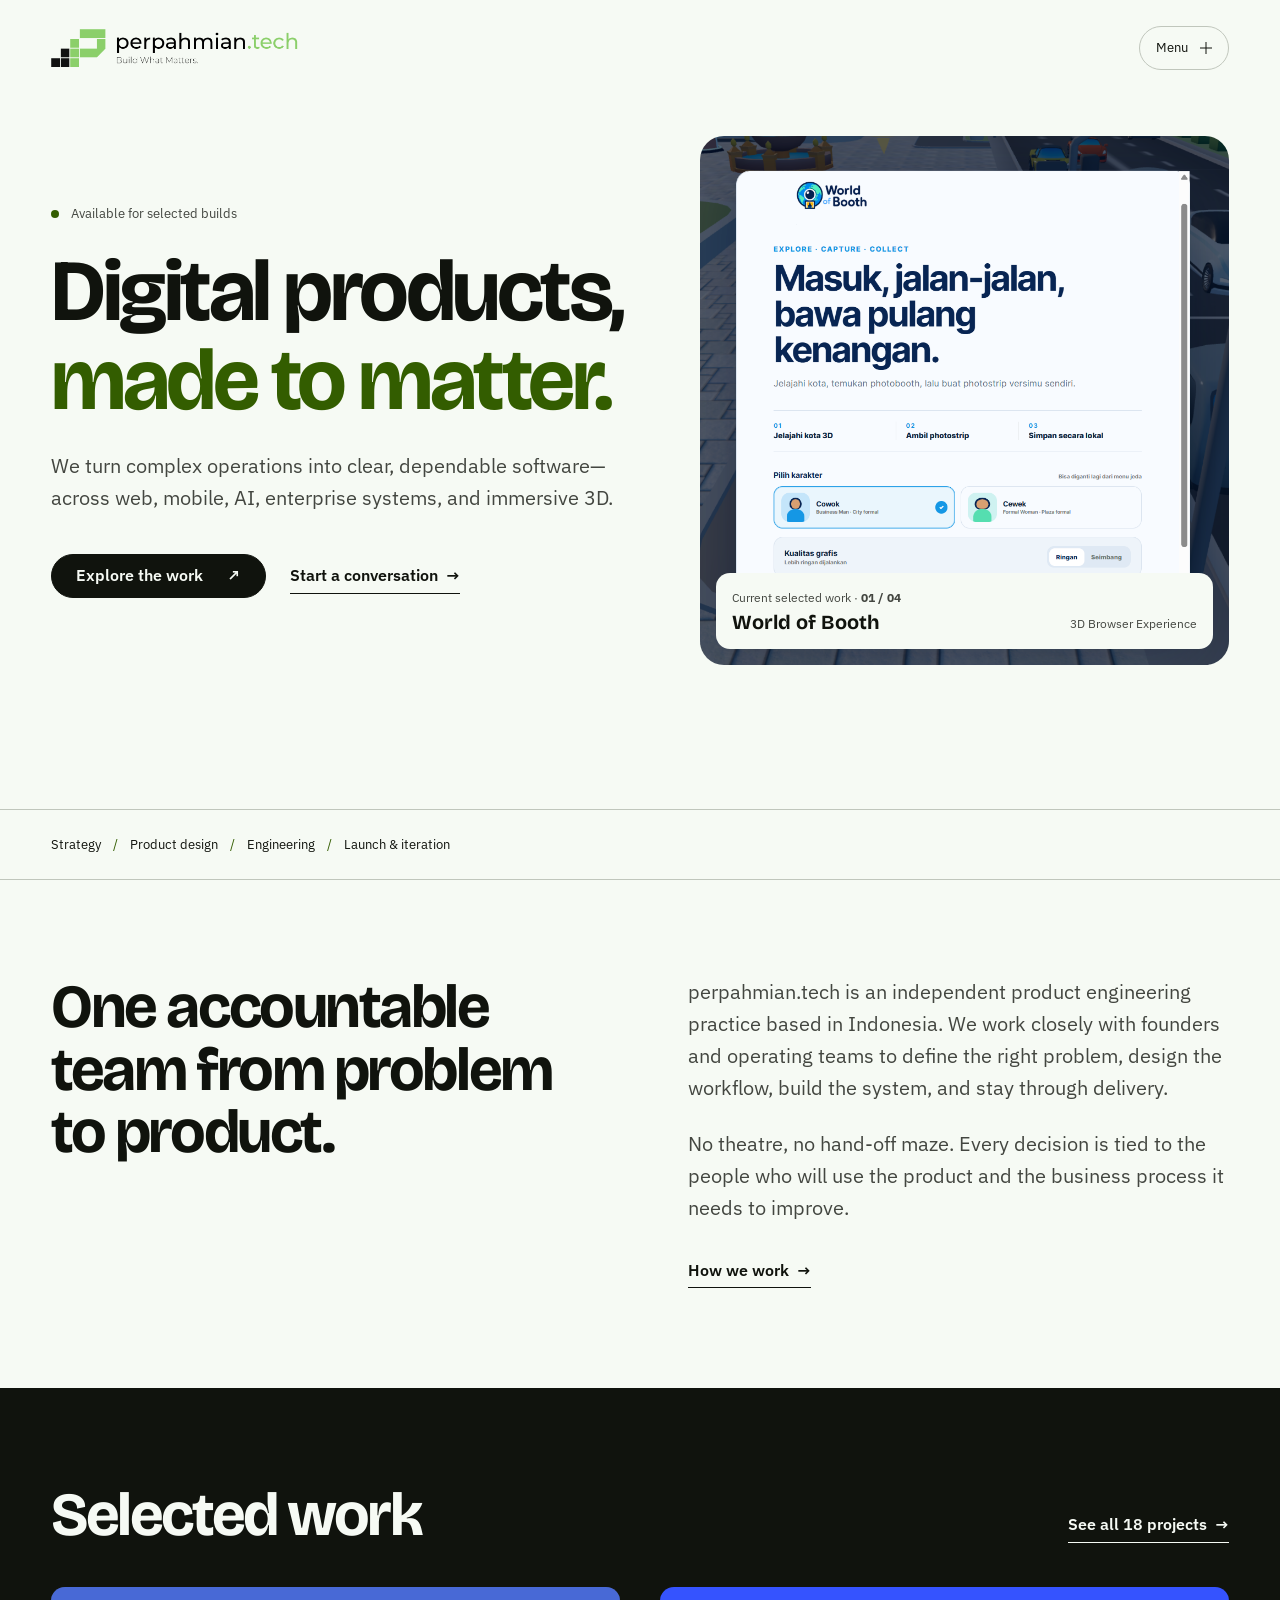
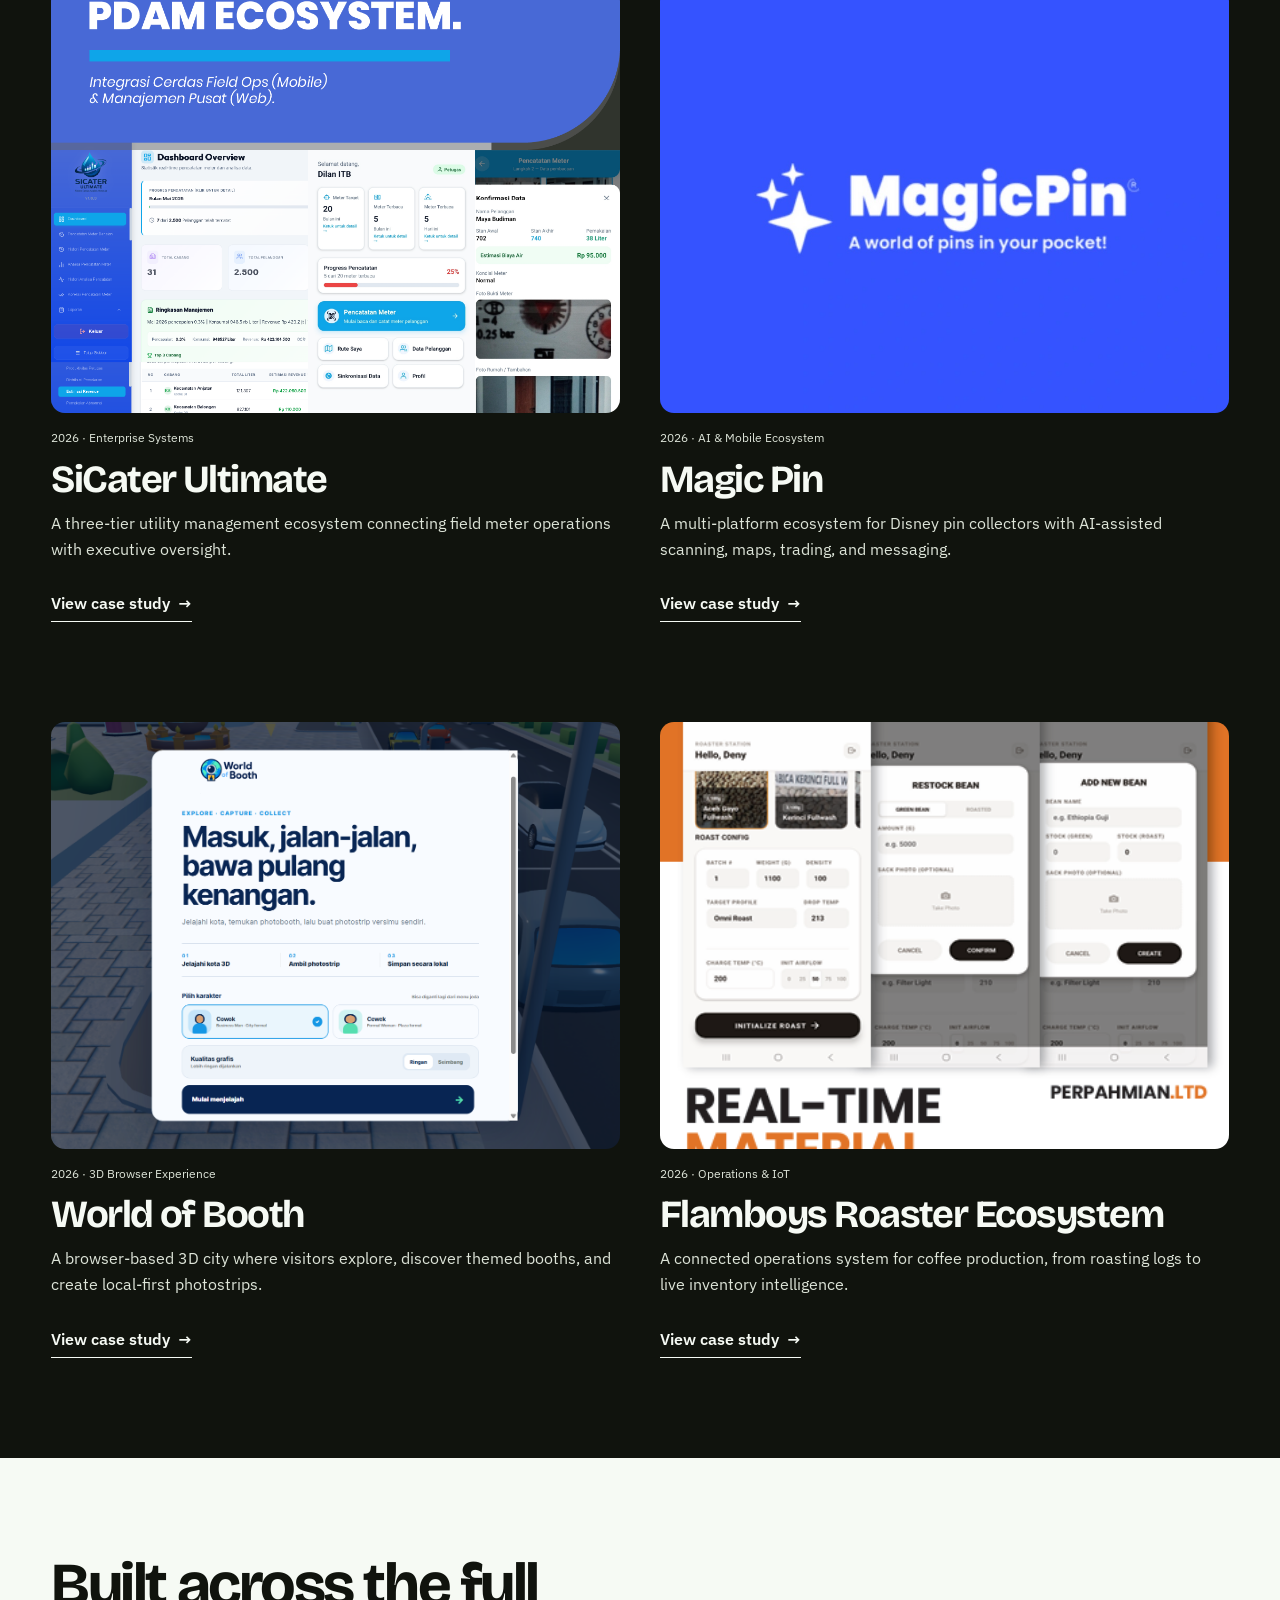
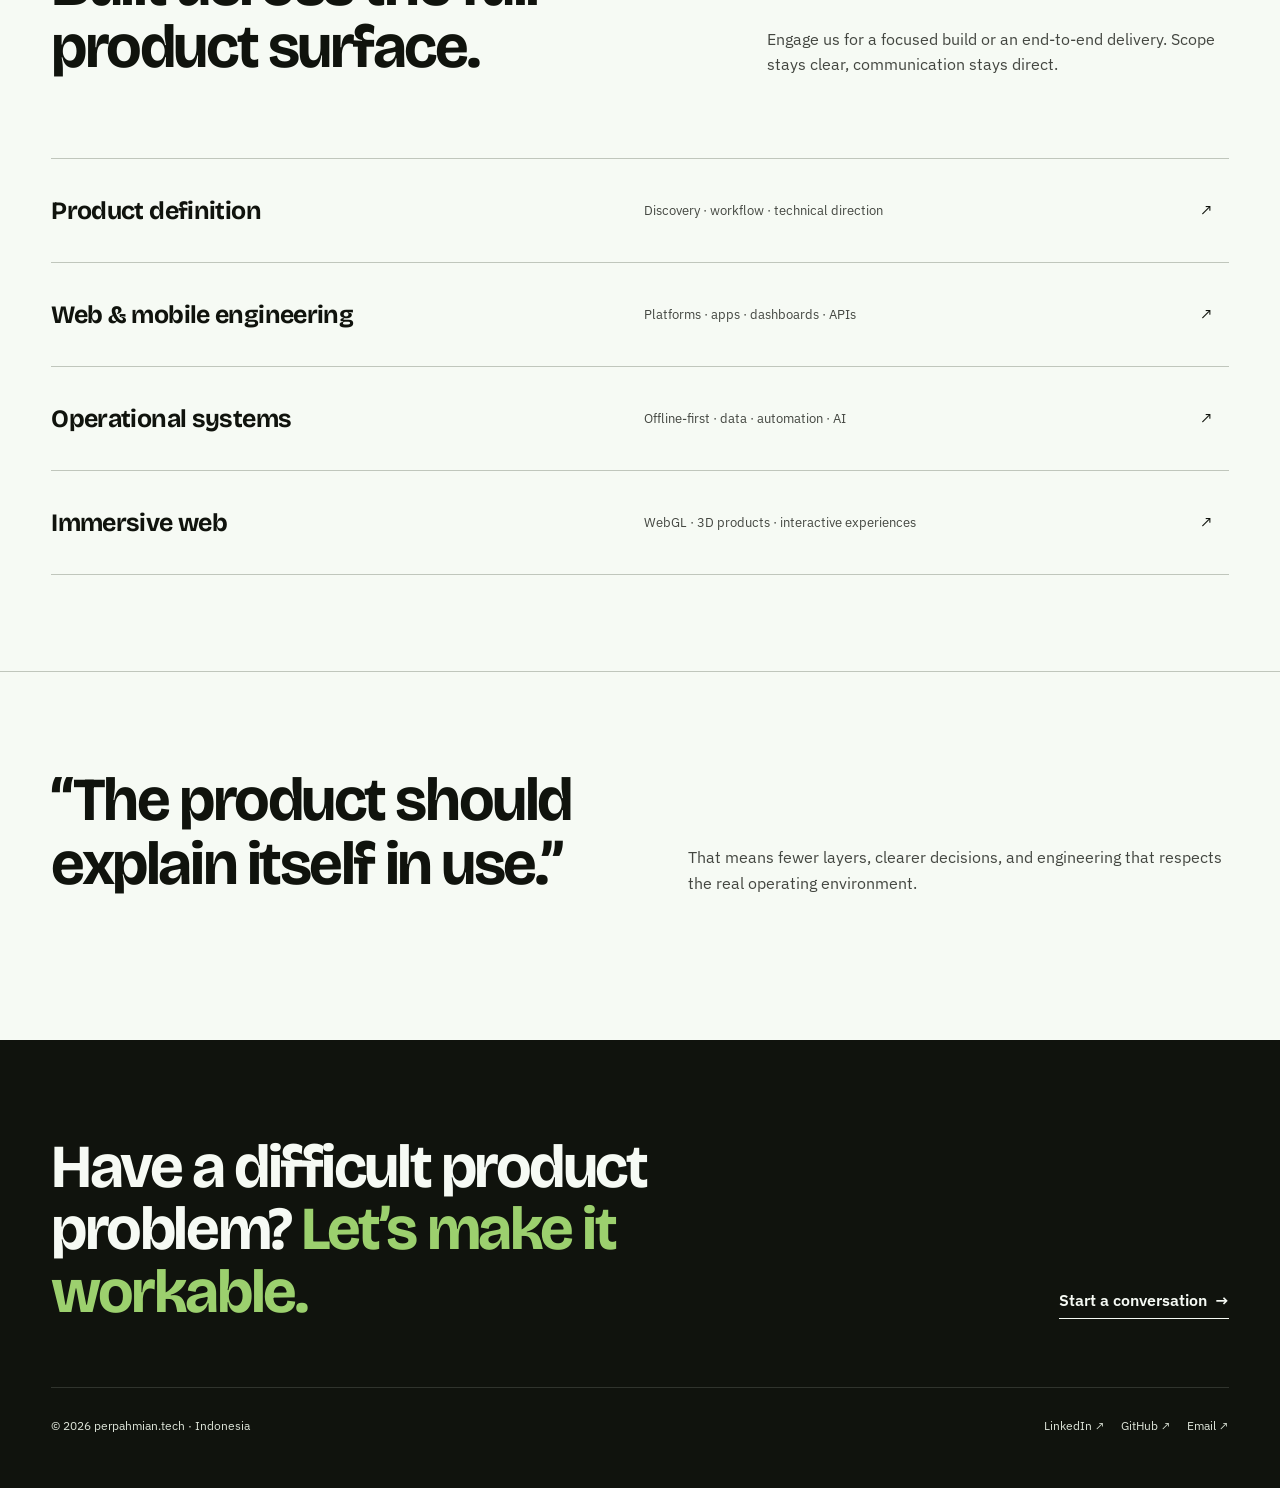
==== index.html @ 0504bddf "first commit" ====
<!doctype html>
<html lang="en">
<head>
  <meta charset="utf-8">
  <meta name="viewport" content="width=device-width, initial-scale=1, viewport-fit=cover">
  <meta name="description" content="perpahmian.tech designs and builds dependable web, mobile, AI, enterprise, and 3D products from Indonesia.">
  <title>perpahmian.tech — Build What Matters.</title>
  <link rel="icon" href="image/profile/Logo Icon.png">
  <link rel="preconnect" href="https://fonts.googleapis.com">
  <link rel="preconnect" href="https://fonts.gstatic.com" crossorigin>
  <link href="https://fonts.googleapis.com/css2?family=Bricolage+Grotesque:opsz,wdth,wght@12..96,75..100,200..800&family=IBM+Plex+Sans:wght@400;600&display=swap" rel="stylesheet">
  <link rel="stylesheet" href="styles.css">
  <script src="projects.js" defer></script>
  <script src="script.js" defer></script>
</head>
<body data-page="home">
  <a class="skip-link" href="#main">Skip to content</a>
  <div data-site-header></div>

  <main id="main">
    <section class="hero hero--split page-shell" aria-labelledby="hero-title">
      <div class="hero__copy reveal" style="--i: 0">
        <p class="availability"><span aria-hidden="true"></span> Available for selected builds</p>
        <h1 id="hero-title">Digital products,<br><span>made to matter.</span></h1>
        <p class="hero__lede">We turn complex operations into clear, dependable software—across web, mobile, AI, enterprise systems, and immersive 3D.</p>
        <div class="hero__actions">
          <a class="button button--ink" href="work.html">Explore the work <span aria-hidden="true">↗</span></a>
          <a class="text-link" href="contact.html">Start a conversation <span aria-hidden="true">→</span></a>
        </div>
      </div>

      <a class="hero-proof reveal" style="--i: 1" href="project.html?id=worldofbooth" aria-label="View World of Booth case study" data-hero-showcase>
        <figure>
          <img src="image/worldOfBooth/MainMenu.png" width="1600" height="1200" fetchpriority="high" alt="World of Booth immersive 3D experience" data-hero-image>
          <figcaption>
            <span>Current selected work · <b data-hero-count>01 / 04</b></span>
            <strong data-hero-title>World of Booth</strong>
            <small data-hero-meta>Browser-based 3D experience</small>
          </figcaption>
        </figure>
      </a>
    </section>

    <section class="capability-line page-shell" aria-label="Capabilities">
      <p>Strategy</p><span aria-hidden="true">/</span>
      <p>Product design</p><span aria-hidden="true">/</span>
      <p>Engineering</p><span aria-hidden="true">/</span>
      <p>Launch & iteration</p>
    </section>

    <section class="intro-split page-shell section-pad" aria-labelledby="intro-title">
      <div>
        <h2 id="intro-title">One accountable team from problem to product.</h2>
      </div>
      <div class="intro-split__body">
        <p>perpahmian.tech is an independent product engineering practice based in Indonesia. We work closely with founders and operating teams to define the right problem, design the workflow, build the system, and stay through delivery.</p>
        <p>No theatre, no hand-off maze. Every decision is tied to the people who will use the product and the business process it needs to improve.</p>
        <a class="text-link" href="about.html">How we work <span aria-hidden="true">→</span></a>
      </div>
    </section>

    <section class="selected-work section-pad" aria-labelledby="selected-title">
      <div class="section-heading page-shell">
        <h2 id="selected-title">Selected work</h2>
        <a class="text-link" href="work.html">See all 18 projects <span aria-hidden="true">→</span></a>
      </div>
      <div class="featured-grid page-shell" data-featured-projects></div>
    </section>

    <section class="services-slice section-pad page-shell" aria-labelledby="services-title">
      <div class="section-heading section-heading--wide">
        <h2 id="services-title">Built across the full product surface.</h2>
        <p>Engage us for a focused build or an end-to-end delivery. Scope stays clear, communication stays direct.</p>
      </div>
      <div class="service-rows">
        <div class="service-row"><span>Product definition</span><small>Discovery · workflow · technical direction</small><a href="services.html#product" aria-label="View product definition service">↗</a></div>
        <div class="service-row"><span>Web & mobile engineering</span><small>Platforms · apps · dashboards · APIs</small><a href="services.html#engineering" aria-label="View web and mobile engineering service">↗</a></div>
        <div class="service-row"><span>Operational systems</span><small>Offline-first · data · automation · AI</small><a href="services.html#systems" aria-label="View operational systems service">↗</a></div>
        <div class="service-row"><span>Immersive web</span><small>WebGL · 3D products · interactive experiences</small><a href="services.html#immersive" aria-label="View immersive web service">↗</a></div>
      </div>
    </section>

    <section class="working-principle page-shell" aria-label="Working principle">
      <blockquote>“The product should explain itself in use.”</blockquote>
      <p>That means fewer layers, clearer decisions, and engineering that respects the real operating environment.</p>
    </section>
  </main>

  <div data-site-footer></div>
</body>
</html>
---- styles.css ----
/* Hallmark · pre-emit critique: P5 H5 E4 S5 R5 V5
 * Hallmark · genre: modern-minimal · macrostructure: Split Studio (Work: Portfolio Grid) · H2 Split Diptych
 * theme: custom · vibe: "technical restraint, accountable, quietly exact" · paper: oklch(98% 0.008 132) · accent: oklch(80% 0.14 132)
 * display: Bricolage Grotesque · body: IBM Plex Sans · axes: light / geometric-sans / chromatic-green ~132°
 * enrichment: real project screenshots · nav: N9 Edge-aligned + menu · footer: Ft5 Statement
 * motion: hero-settle · deliberate-hover · studied: no · context: inferred · v1.1.0
 * contrast: pass (40–41) · slop: pass (42–49) · mobile: pass (34, 49–57) · icons: pass (30)
 */
@import url("tokens.css");

*,
*::before,
*::after {
  box-sizing: border-box;
}

html {
  overflow-x: clip;
  scroll-behavior: smooth;
  background: var(--color-paper);
}

body {
  min-width: 20rem;
  margin: 0;
  overflow-x: clip;
  background: var(--color-paper);
  color: var(--color-ink);
  font-family: var(--font-body);
  font-size: var(--text-base);
  font-weight: 400;
  line-height: 1.6;
  text-rendering: optimizeLegibility;
  -webkit-font-smoothing: antialiased;
}

img,
svg {
  display: block;
  max-width: 100%;
}

img {
  height: auto;
}

a {
  color: inherit;
  text-decoration: none;
}

button,
input,
textarea,
select {
  color: inherit;
  font: inherit;
}

button {
  border: 0;
}

h1,
h2,
h3,
p,
figure,
blockquote,
dl,
dd {
  margin: 0;
}

h1,
h2,
h3 {
  min-width: 0;
  overflow-wrap: anywhere;
  font-family: var(--font-display);
  font-style: normal;
  font-weight: 700;
  letter-spacing: -0.04em;
  line-height: 1.02;
}

p {
  max-width: var(--reading-max);
}

ul,
ol {
  margin: 0;
  padding: 0;
}

::selection {
  background: var(--color-accent);
  color: var(--color-accent-ink);
}

:focus-visible {
  outline: var(--rule-strong) solid var(--color-focus);
  outline-offset: var(--space-2xs);
}

.sr-only {
  position: absolute;
  width: var(--rule-hair);
  height: var(--rule-hair);
  padding: 0;
  margin: calc(var(--rule-hair) * -1);
  overflow: hidden;
  clip: rect(0, 0, 0, 0);
  white-space: nowrap;
  border: 0;
}

.skip-link {
  position: fixed;
  inset-block-start: var(--space-md);
  inset-inline-start: var(--space-md);
  z-index: var(--z-tooltip);
  padding: var(--space-sm) var(--space-md);
  border-radius: var(--radius-xs);
  background: var(--color-ink);
  color: var(--color-paper);
  transform: translateY(calc(-100% - var(--space-xl)));
  white-space: nowrap;
}

.skip-link:focus {
  transform: translateY(0);
}

.page-shell {
  width: min(100%, var(--content-max));
  margin-inline: auto;
  padding-inline: var(--page-gutter);
}

.section-pad {
  padding-block: var(--space-3xl);
}

.site-header {
  position: relative;
  z-index: var(--z-sticky);
  width: 100%;
}

.site-header__inner {
  display: flex;
  align-items: center;
  justify-content: space-between;
  min-height: 5rem;
  padding: var(--space-md) var(--page-gutter);
}

.site-logo {
  display: flex;
  align-items: center;
  min-height: 2.75rem;
  white-space: nowrap;
}

.site-logo img {
  width: clamp(11.5rem, 24vw, 15.5rem);
  height: auto;
}

.menu-toggle {
  display: inline-flex;
  align-items: center;
  justify-content: center;
  gap: var(--space-sm);
  min-width: 5.25rem;
  min-height: 2.75rem;
  padding-inline: var(--space-md);
  border: var(--rule-hair) solid var(--color-rule);
  border-radius: var(--radius-pill);
  background: var(--color-paper);
  cursor: pointer;
  font-family: var(--font-mono);
  font-size: var(--text-sm);
  white-space: nowrap;
  transition: background-color var(--dur-short) var(--ease-out), color var(--dur-short) var(--ease-out), transform var(--dur-micro) var(--ease-out);
}

.menu-toggle__mark {
  position: relative;
  width: var(--space-sm);
  height: var(--space-sm);
}

.menu-toggle__mark::before,
.menu-toggle__mark::after {
  content: "";
  position: absolute;
  inset-inline-start: 50%;
  inset-block-start: 50%;
  width: var(--space-sm);
  height: var(--rule-hair);
  background: currentColor;
  transform: translate(-50%, -50%);
}

.menu-toggle__mark::after {
  transform: translate(-50%, -50%) rotate(90deg);
}

.menu-toggle[aria-expanded="true"] .menu-toggle__mark::after {
  transform: translate(-50%, -50%) rotate(0);
}

.menu-toggle:active,
.button:active,
.filter:active {
  transform: translateY(var(--rule-hair));
}

.menu-toggle:disabled,
.button:disabled,
.filter:disabled,
[aria-disabled="true"] {
  cursor: not-allowed;
  opacity: 0.55;
}

.site-menu {
  position: fixed;
  inset: 0;
  z-index: var(--z-dropdown);
  display: grid;
  grid-template-rows: auto minmax(0, 1fr) auto;
  padding: var(--space-md) var(--page-gutter) max(var(--space-lg), env(safe-area-inset-bottom));
  background: var(--color-ink);
  color: var(--color-paper);
  opacity: 0;
  pointer-events: none;
  transform: translateY(calc(var(--space-sm) * -1));
  transition: opacity var(--dur-short) var(--ease-in), transform var(--dur-short) var(--ease-in);
}

.site-menu.is-open {
  opacity: 1;
  pointer-events: auto;
  transform: none;
  transition-timing-function: var(--ease-out);
}

.site-menu__top,
.site-menu__bottom {
  display: flex;
  align-items: center;
  justify-content: space-between;
  gap: var(--space-lg);
}

.site-menu__brand {
  font-family: var(--font-mono);
  font-size: var(--text-sm);
}

.site-menu__close {
  min-width: 2.75rem;
  min-height: 2.75rem;
  border: var(--rule-hair) solid var(--color-ink-2);
  border-radius: var(--radius-pill);
  background: var(--color-ink);
  color: var(--color-paper);
  cursor: pointer;
  white-space: nowrap;
}

.site-menu__nav {
  display: flex;
  flex-direction: column;
  justify-content: center;
  align-items: flex-start;
  padding-block: var(--space-xl);
}

.site-menu__nav a {
  display: inline-flex;
  align-items: baseline;
  gap: var(--space-md);
  min-height: 3.5rem;
  padding-block: var(--space-xs);
  font-family: var(--font-display);
  font-size: clamp(2.15rem, 7vw, 5.25rem);
  font-weight: 700;
  letter-spacing: -0.045em;
  line-height: 1;
  white-space: nowrap;
}

.site-menu__nav a span {
  color: var(--color-accent);
  font-family: var(--font-mono);
  font-size: var(--text-xs);
  font-weight: 400;
  letter-spacing: 0;
}

.site-menu__nav a[aria-current="page"]::after {
  content: "";
  width: var(--space-sm);
  height: var(--space-sm);
  border-radius: var(--radius-pill);
  background: var(--color-accent);
}

.site-menu__bottom {
  padding-block-start: var(--space-md);
  border-block-start: var(--rule-hair) solid var(--color-ink-2);
  color: var(--color-paper-3);
  font-size: var(--text-sm);
}

.site-menu__bottom a {
  white-space: nowrap;
}

.hero {
  display: grid;
  grid-template-columns: minmax(0, 1fr);
  gap: var(--space-xl);
  align-items: start;
  min-height: clamp(38rem, 74dvh, 52rem);
  padding-block-start: var(--space-lg);
  padding-block-end: var(--space-3xl);
}

.hero__copy {
  display: flex;
  flex-direction: column;
  align-items: flex-start;
  justify-content: flex-start;
  min-width: 0;
}

.availability {
  display: inline-flex;
  align-items: center;
  gap: var(--space-sm);
  margin-block-end: var(--space-lg);
  color: var(--color-muted);
  font-family: var(--font-mono);
  font-size: var(--text-sm);
}

.availability span {
  width: var(--space-xs);
  height: var(--space-xs);
  border-radius: var(--radius-pill);
  background: var(--color-accent-dark);
}

.hero h1 {
  max-width: 12ch;
  font-size: var(--text-display);
}

.hero h1 span {
  color: var(--color-accent-dark);
}

.hero__lede {
  max-width: 60ch;
  margin-block-start: var(--space-lg);
  color: var(--color-muted);
  font-size: clamp(var(--text-base), 1.6vw, var(--text-md));
}

.hero__actions {
  display: flex;
  flex-wrap: wrap;
  align-items: center;
  gap: var(--space-lg);
  margin-block-start: var(--space-xl);
}

.button {
  display: inline-flex;
  align-items: center;
  justify-content: space-between;
  gap: var(--space-lg);
  min-height: 2.75rem;
  padding-inline: var(--space-lg);
  border: var(--rule-hair) solid var(--color-ink);
  border-radius: var(--radius-pill);
  cursor: pointer;
  font-weight: 600;
  white-space: nowrap;
  transition: background-color var(--dur-short) var(--ease-out), color var(--dur-short) var(--ease-out), transform var(--dur-micro) var(--ease-out);
}

.button--ink {
  background: var(--color-ink);
  color: var(--color-paper);
}

.button[data-state="loading"] {
  cursor: wait;
  opacity: 0.72;
}

.button[data-state="error"] {
  border-color: var(--color-error);
  background: var(--color-error);
  color: var(--color-paper);
}

.button[data-state="success"] {
  border-color: var(--color-success);
  background: var(--color-success);
  color: var(--color-paper);
}

.text-link {
  position: relative;
  display: inline-flex;
  align-items: center;
  gap: var(--space-xs);
  min-height: 2.75rem;
  padding-block: var(--space-xs);
  font-weight: 600;
  white-space: nowrap;
}

.text-link::after {
  content: "";
  position: absolute;
  inset-inline: 0;
  inset-block-end: var(--space-2xs);
  height: var(--rule-hair);
  background: var(--color-ink);
  transform-origin: left;
  transition: transform var(--dur-short) var(--ease-out);
}

.hero-proof {
  display: block;
  align-self: center;
  min-width: 0;
  width: 100%;
}

.hero-proof figure {
  position: relative;
  width: 100%;
  aspect-ratio: 1;
  overflow: hidden;
  border-radius: var(--radius-lg);
  background: var(--color-paper-2);
}

.hero-proof img {
  position: absolute;
  inset: 0;
  width: 100%;
  height: 100%;
  object-fit: cover;
  object-position: center;
  transition: transform var(--dur-long) var(--ease-out);
}

.hero-proof figcaption {
  position: absolute;
  inset-inline: var(--space-md);
  inset-block-end: var(--space-md);
  display: grid;
  grid-template-columns: minmax(0, 1fr);
  gap: var(--space-2xs);
  padding: var(--space-md);
  border-radius: var(--radius-md);
  background: var(--color-paper);
  color: var(--color-ink);
}

.hero-proof figcaption span,
.hero-proof figcaption small {
  color: var(--color-muted);
  font-family: var(--font-mono);
  font-size: var(--text-xs);
}

.hero-proof figcaption strong {
  font-family: var(--font-display);
  font-size: var(--text-md);
  line-height: 1.1;
}

.reveal {
  opacity: 0;
  transform: translateY(var(--space-xs));
  animation: hero-settle var(--dur-long) var(--ease-out) forwards;
  animation-delay: calc(var(--i, 0) * 80ms);
}

@keyframes hero-settle {
  to { opacity: 1; transform: none; }
}

.capability-line {
  display: flex;
  flex-wrap: wrap;
  align-items: center;
  gap: var(--space-sm);
  padding-block: var(--space-lg);
  border-block: var(--rule-hair) solid var(--color-rule);
  font-family: var(--font-mono);
  font-size: var(--text-sm);
}

.capability-line p {
  white-space: nowrap;
}

.capability-line span {
  color: var(--color-accent-dark);
}

.intro-split {
  display: grid;
  grid-template-columns: minmax(0, 1fr);
  gap: var(--space-xl);
}

.intro-split h2,
.section-heading h2,
.services-slice h2,
.process h2,
.principles h2 {
  max-width: 14ch;
  font-size: clamp(var(--text-2xl), 5vw, var(--text-4xl));
}

.intro-split__body {
  display: grid;
  gap: var(--space-lg);
  align-content: start;
  color: var(--color-muted);
  font-size: var(--text-md);
}

.intro-split__body .text-link {
  justify-self: start;
  color: var(--color-ink);
  font-size: var(--text-base);
}

.selected-work {
  background: var(--color-ink);
  color: var(--color-paper);
}

.section-heading {
  display: grid;
  grid-template-columns: minmax(0, 1fr);
  gap: var(--space-lg);
  align-items: end;
  margin-block-end: var(--space-xl);
}

.section-heading .text-link {
  justify-self: start;
}

.selected-work .text-link::after,
.site-footer .text-link::after {
  background: var(--color-paper);
}

.featured-grid {
  display: grid;
  grid-template-columns: minmax(0, 1fr);
  gap: var(--space-3xl) var(--space-xl);
}

.feature-project {
  display: grid;
  grid-template-rows: auto minmax(0, 1fr);
  grid-template-columns: minmax(0, 1fr);
  gap: var(--space-md);
  align-items: start;
}

.feature-project__media {
  min-width: 0;
  overflow: hidden;
  border-radius: var(--radius-md);
  background: var(--color-ink-2);
}

.feature-project__media img {
  width: 100%;
  aspect-ratio: 4 / 3;
  object-fit: cover;
  transition: transform var(--dur-long) var(--ease-out);
}

.feature-project__body {
  display: grid;
  grid-template-rows: auto auto minmax(0, 1fr) auto;
  align-items: start;
  gap: var(--space-sm);
}

.feature-project__meta,
.project-card__meta,
.project-meta,
.project-gallery figcaption {
  color: var(--color-neutral);
  font-family: var(--font-mono);
  font-size: var(--text-xs);
}

.feature-project__body h3 {
  font-size: clamp(var(--text-xl), 3vw, var(--text-2xl));
}

.feature-project__body p {
  color: var(--color-paper-3);
}

.feature-project__body .text-link {
  justify-self: start;
  margin-block-start: var(--space-xs);
}

.services-slice {
  display: grid;
  gap: var(--space-xl);
}

.section-heading--wide p {
  color: var(--color-muted);
}

.service-rows {
  border-block-start: var(--rule-hair) solid var(--color-rule);
}

.service-row {
  display: grid;
  grid-template-columns: minmax(0, 1fr) auto;
  gap: var(--space-sm) var(--space-lg);
  align-items: center;
  min-height: 6.5rem;
  padding-block: var(--space-lg);
  border-block-end: var(--rule-hair) solid var(--color-rule);
}

.service-row span {
  font-family: var(--font-display);
  font-size: var(--text-lg);
  font-weight: 700;
  letter-spacing: -0.025em;
}

.service-row small {
  grid-column: 1 / -1;
  color: var(--color-muted);
  font-size: var(--text-sm);
}

.service-row > a {
  display: inline-grid;
  place-items: center;
  min-width: 2.75rem;
  min-height: 2.75rem;
  font-weight: 400;
  white-space: nowrap;
}

.working-principle {
  display: grid;
  grid-template-columns: minmax(0, 1fr);
  gap: var(--space-xl);
  padding-block: var(--space-3xl) var(--space-4xl);
  border-block-start: var(--rule-hair) solid var(--color-rule);
}

.working-principle blockquote {
  max-width: 18ch;
  font-family: var(--font-display);
  font-size: clamp(var(--text-2xl), 6vw, var(--text-4xl));
  font-style: normal;
  font-weight: 700;
  letter-spacing: -0.04em;
  line-height: 1.05;
}

.working-principle p {
  align-self: end;
  color: var(--color-muted);
}

.page-intro {
  display: grid;
  grid-template-columns: minmax(0, 1fr);
  gap: var(--space-xl);
  align-items: end;
  padding-block: var(--space-2xl) var(--space-3xl);
}

.page-intro h1 {
  max-width: 12ch;
  font-size: var(--text-display-s);
}

.page-intro > div {
  display: grid;
  gap: var(--space-md);
  color: var(--color-muted);
  font-size: var(--text-md);
}

.page-intro__note {
  font-family: var(--font-mono);
  font-size: var(--text-xs);
}

.work-index {
  padding-block-end: var(--space-4xl);
}

.filters {
  display: flex;
  flex-wrap: wrap;
  gap: var(--space-xs);
  padding-block: var(--space-lg);
  border-block: var(--rule-hair) solid var(--color-rule);
}

.filter {
  min-height: 2.75rem;
  padding-inline: var(--space-md);
  border: var(--rule-hair) solid var(--color-rule);
  border-radius: var(--radius-pill);
  background: var(--color-paper);
  cursor: pointer;
  font-family: var(--font-mono);
  font-size: var(--text-sm);
  white-space: nowrap;
  transition: background-color var(--dur-short) var(--ease-out), color var(--dur-short) var(--ease-out), transform var(--dur-micro) var(--ease-out);
}

.filter.is-active,
.filter[data-state="success"] {
  border-color: var(--color-ink);
  background: var(--color-ink);
  color: var(--color-paper);
}

.filter[data-state="error"] {
  border-color: var(--color-error);
  color: var(--color-error);
}

.filter-status {
  min-height: 1.5rem;
  padding-block: var(--space-md) var(--space-lg);
  color: var(--color-muted);
  font-family: var(--font-mono);
  font-size: var(--text-xs);
}

.project-grid {
  display: grid;
  grid-template-columns: minmax(0, 1fr);
  gap: var(--space-2xl) var(--space-lg);
}

.project-card {
  min-width: 0;
}

.project-card.is-hidden {
  display: none;
}

.project-card__link {
  display: grid;
  grid-template-rows: auto minmax(0, 1fr);
  gap: var(--space-md);
  height: 100%;
}

.project-card__media {
  min-width: 0;
  overflow: hidden;
  border-radius: var(--radius-md);
  background: var(--color-paper-2);
}

.project-card__media img {
  width: 100%;
  aspect-ratio: 4 / 3;
  object-fit: cover;
  transition: transform var(--dur-long) var(--ease-out);
}

.project-card__body {
  display: grid;
  grid-template-columns: minmax(0, 1fr) auto;
  grid-template-rows: auto minmax(0, 1fr);
  gap: var(--space-sm) var(--space-md);
}

.project-card__body h3 {
  font-size: var(--text-lg);
}

.project-card__body p {
  grid-column: 1 / -1;
  color: var(--color-muted);
}

.project-card__arrow {
  align-self: start;
}

.service-detail {
  padding-block-end: var(--space-3xl);
}

.service-detail__row {
  display: grid;
  grid-template-columns: minmax(0, 1fr);
  gap: var(--space-xl);
  padding-block: var(--space-2xl);
  border-block-start: var(--rule-hair) solid var(--color-rule);
  scroll-margin-top: var(--space-xl);
}

.service-detail__row > div:first-child {
  display: grid;
  grid-template-columns: minmax(0, 1fr);
  gap: var(--space-md);
  align-items: start;
}

.service-index {
  display: inline-grid;
  place-items: center;
  width: 2rem;
  height: 2rem;
  border-radius: var(--radius-xs);
  background: var(--color-accent);
  color: var(--color-accent-ink);
  font-family: var(--font-mono);
  font-size: var(--text-sm);
}

.service-detail__row h2 {
  font-size: clamp(var(--text-xl), 4vw, var(--text-3xl));
}

.service-detail__row > div:last-child {
  display: grid;
  gap: var(--space-lg);
  color: var(--color-muted);
}

.service-detail__row ul {
  display: grid;
  list-style: none;
  border-block-start: var(--rule-hair) solid var(--color-rule);
}

.service-detail__row li {
  padding-block: var(--space-sm);
  border-block-end: var(--rule-hair) solid var(--color-rule);
  color: var(--color-ink);
}

.process-list {
  display: grid;
  grid-template-columns: minmax(0, 1fr);
  gap: var(--space-xl);
  list-style: none;
}

.process-list li {
  display: grid;
  gap: var(--space-sm);
  padding-block-start: var(--space-md);
  border-block-start: var(--rule-hair) solid var(--color-rule);
}

.process-list span {
  color: var(--color-accent-dark);
  font-family: var(--font-mono);
  font-size: var(--text-sm);
}

.process-list h3 {
  font-size: var(--text-xl);
}

.process-list p {
  color: var(--color-muted);
}

.about-hero {
  display: grid;
  grid-template-columns: minmax(0, 1fr);
  gap: var(--space-xl);
  align-items: end;
  min-height: clamp(36rem, 70dvh, 49rem);
  padding-block: var(--space-2xl) var(--space-3xl);
}

.about-mark {
  display: grid;
  place-items: center;
  aspect-ratio: 1;
  max-width: 20rem;
  border: var(--rule-hair) solid var(--color-rule);
  border-radius: var(--radius-lg);
  background: var(--color-paper-2);
}

.about-mark img {
  width: 44%;
}

.about-hero > div:last-child {
  display: grid;
  gap: var(--space-lg);
}

.about-hero h1 {
  max-width: 14ch;
  font-size: var(--text-display-s);
}

.about-hero p {
  color: var(--color-muted);
  font-size: var(--text-md);
}

.about-story {
  display: grid;
  grid-template-columns: minmax(0, 1fr);
  gap: var(--space-xl);
  border-block-start: var(--rule-hair) solid var(--color-rule);
}

.about-story h2 {
  font-size: var(--text-xl);
}

.about-story > div {
  display: grid;
  gap: var(--space-lg);
  color: var(--color-muted);
}

.about-story__lead {
  color: var(--color-ink);
  font-family: var(--font-display);
  font-size: var(--text-xl);
  font-weight: 700;
  letter-spacing: -0.03em;
  line-height: 1.2;
}

.principle-list {
  display: grid;
  grid-template-columns: minmax(0, 1fr);
  gap: var(--space-xl);
}

.principle-list article {
  display: grid;
  gap: var(--space-sm);
  padding-block-start: var(--space-md);
  border-block-start: var(--rule-hair) solid var(--color-rule);
}

.principle-list h3 {
  font-size: var(--text-lg);
}

.principle-list p {
  color: var(--color-muted);
}

.profile-strip {
  margin-block-end: var(--space-4xl);
  padding-block: var(--space-xl);
  border-block: var(--rule-hair) solid var(--color-rule);
  background: var(--color-paper-2);
  color: var(--color-ink);
}

.profile-strip dl {
  display: grid;
  grid-template-columns: minmax(0, 1fr);
  gap: var(--space-xl);
}

.profile-strip dl > div {
  display: grid;
  gap: var(--space-xs);
}

.profile-strip dt {
  color: var(--color-muted);
  font-family: var(--font-mono);
  font-size: var(--text-xs);
}

.profile-strip dd {
  font-family: var(--font-display);
  font-size: var(--text-lg);
  font-weight: 700;
}

.contact-layout {
  display: grid;
  grid-template-columns: minmax(0, 1fr);
  gap: var(--space-3xl);
  padding-block: var(--space-2xl) var(--space-4xl);
}

.contact-copy {
  display: flex;
  flex-direction: column;
  align-items: flex-start;
}

.contact-copy h1 {
  max-width: 12ch;
  font-size: var(--text-display-s);
}

.contact-copy > p:not(.availability) {
  margin-block-start: var(--space-lg);
  color: var(--color-muted);
  font-size: var(--text-md);
}

.direct-contact {
  display: grid;
  gap: var(--space-sm);
  margin-block-start: var(--space-xl);
}

.direct-contact a {
  display: inline-flex;
  align-items: center;
  gap: var(--space-xs);
  min-height: 2.75rem;
  font-weight: 600;
  text-decoration: underline;
  text-decoration-color: var(--color-rule);
  text-underline-offset: var(--space-2xs);
  white-space: nowrap;
}

.direct-contact p {
  color: var(--color-muted);
  font-family: var(--font-mono);
  font-size: var(--text-xs);
}

.contact-form {
  display: grid;
  gap: var(--space-lg);
  align-self: start;
  padding: var(--space-lg);
  border-radius: var(--radius-lg);
  background: var(--color-paper-2);
}

.field {
  display: grid;
  gap: var(--space-xs);
}

.field label {
  font-weight: 600;
}

.field label span {
  color: var(--color-accent-dark);
}

.field input,
.field textarea {
  width: 100%;
  min-height: 2.75rem;
  padding: var(--space-sm) var(--space-md);
  border: var(--rule-hair) solid var(--color-rule);
  outline: var(--rule-strong) solid transparent;
  outline-offset: var(--rule-hair);
  border-radius: var(--radius-sm);
  background: var(--color-paper);
  color: var(--color-ink);
  transition: background-color var(--dur-short) var(--ease-out);
}

.field textarea {
  min-height: 9rem;
  resize: vertical;
}

.field input::placeholder,
.field textarea::placeholder {
  color: var(--color-neutral);
}

.field input:focus-visible,
.field textarea:focus-visible {
  outline-color: var(--color-focus);
}

.field input:disabled,
.field textarea:disabled {
  cursor: not-allowed;
  opacity: 0.55;
}

.field input[aria-invalid="true"],
.field textarea[aria-invalid="true"] {
  border-color: var(--color-error);
  background: var(--color-error-soft);
}

.field[data-state="success"] input,
.field[data-state="success"] textarea {
  border-color: var(--color-success);
}

.field__help {
  min-height: 1lh;
  color: var(--color-muted);
  font-size: var(--text-sm);
}

.field[data-state="error"] .field__help {
  color: var(--color-error);
}

.form-submit {
  width: 100%;
}

.form-note {
  color: var(--color-muted);
  font-size: var(--text-sm);
}

.project-loading {
  min-height: 55dvh;
  padding-block: var(--space-3xl);
  color: var(--color-muted);
}

.case-hero {
  display: grid;
  grid-template-columns: minmax(0, 1fr);
  gap: var(--space-xl);
  padding-block: var(--space-2xl) var(--space-3xl);
}

.case-hero__copy {
  display: flex;
  flex-direction: column;
  align-items: flex-start;
  justify-content: center;
}

.case-back {
  display: inline-flex;
  align-items: center;
  min-height: 2.75rem;
  margin-block-end: var(--space-lg);
  color: var(--color-muted);
  font-family: var(--font-mono);
  font-size: var(--text-sm);
  white-space: nowrap;
}

.case-hero h1 {
  max-width: 12ch;
  font-size: var(--text-display-s);
}

.case-hero__summary {
  margin-block-start: var(--space-lg);
  color: var(--color-muted);
  font-size: var(--text-md);
}

.case-hero__media {
  min-width: 0;
  overflow: hidden;
  border-radius: var(--radius-lg);
  background: var(--color-paper-2);
}

.case-hero__media img {
  width: 100%;
  height: 100%;
  min-height: 25rem;
  object-fit: cover;
}

.case-facts {
  padding-block: var(--space-xl);
  border-block: var(--rule-hair) solid var(--color-rule);
}

.case-facts dl {
  display: grid;
  grid-template-columns: repeat(2, minmax(0, 1fr));
  gap: var(--space-xl);
}

.case-facts dl > div {
  display: grid;
  gap: var(--space-xs);
}

.case-facts dt {
  color: var(--color-muted);
  font-family: var(--font-mono);
  font-size: var(--text-xs);
}

.case-facts dd {
  font-weight: 600;
}

.case-story {
  display: grid;
  grid-template-columns: minmax(0, 1fr);
  gap: var(--space-xl);
  padding-block: var(--space-3xl);
}

.case-story h2 {
  font-size: clamp(var(--text-xl), 4vw, var(--text-3xl));
}

.case-story__body {
  display: grid;
  gap: var(--space-xl);
}

.case-story__body > p {
  color: var(--color-muted);
  font-size: var(--text-md);
}

.tech-list {
  display: flex;
  flex-wrap: wrap;
  gap: var(--space-xs);
  list-style: none;
}

.tech-list li {
  padding: var(--space-xs) var(--space-sm);
  border: var(--rule-hair) solid var(--color-rule);
  border-radius: var(--radius-pill);
  font-family: var(--font-mono);
  font-size: var(--text-xs);
}

.project-gallery {
  display: grid;
  grid-template-columns: minmax(0, 1fr);
  gap: var(--space-xl);
  padding-block-end: var(--space-4xl);
}

.project-gallery figure {
  min-width: 0;
}

.project-gallery img {
  width: 100%;
  border-radius: var(--radius-md);
  background: var(--color-paper-2);
}

.project-gallery figcaption {
  padding-block-start: var(--space-xs);
}

.next-project {
  display: grid;
  gap: var(--space-md);
  padding-block: var(--space-2xl) var(--space-3xl);
  border-block-start: var(--rule-hair) solid var(--color-rule);
}

.next-project > span {
  color: var(--color-muted);
  font-family: var(--font-mono);
  font-size: var(--text-xs);
}

.next-project a {
  display: inline-flex;
  align-items: center;
  justify-content: space-between;
  gap: var(--space-lg);
  font-family: var(--font-display);
  font-size: clamp(var(--text-xl), 5vw, var(--text-3xl));
  font-weight: 700;
  letter-spacing: -0.04em;
  line-height: 1.1;
  white-space: nowrap;
}

.next-project__name {
  min-width: 0;
  overflow: hidden;
  text-overflow: ellipsis;
}

.not-found {
  display: grid;
  place-items: start;
  gap: var(--space-lg);
  min-height: 55dvh;
  padding-block: var(--space-3xl);
}

.not-found h1 {
  font-size: var(--text-3xl);
}

.site-footer {
  padding: var(--space-3xl) var(--page-gutter) max(var(--space-xl), env(safe-area-inset-bottom));
  background: var(--color-ink);
  color: var(--color-paper);
}

.site-footer__inner {
  display: grid;
  gap: var(--space-2xl);
  width: min(100%, var(--content-max));
  margin-inline: auto;
}

.site-footer__statement {
  max-width: 17ch;
  font-family: var(--font-display);
  font-size: clamp(var(--text-2xl), 7vw, var(--text-4xl));
  font-weight: 700;
  letter-spacing: -0.04em;
  line-height: 1.02;
}

.site-footer__statement span {
  color: var(--color-accent);
}

.site-footer__action {
  justify-self: start;
}

.site-footer__meta {
  display: grid;
  grid-template-columns: minmax(0, 1fr);
  gap: var(--space-md);
  padding-block-start: var(--space-md);
  border-block-start: var(--rule-hair) solid var(--color-ink-2);
  color: var(--color-paper-3);
  font-family: var(--font-mono);
  font-size: var(--text-xs);
}

.site-footer__links {
  display: flex;
  flex-wrap: wrap;
  gap: var(--space-md);
}

.site-footer__links a {
  min-height: 2.75rem;
  display: inline-flex;
  align-items: center;
  white-space: nowrap;
}

@media (hover: hover) and (pointer: fine) {
  .menu-toggle:hover,
  .filter:hover {
    background: var(--color-paper-2);
  }

  .button--ink:hover {
    background: var(--color-accent-dark);
  }

  .site-menu__close:hover {
    background: var(--color-ink-2);
  }

  .text-link:hover::after {
    transform: scaleX(0.35);
  }

  .hero-proof:hover img,
  .feature-project:hover .feature-project__media img,
  .project-card__link:hover .project-card__media img {
    transform: scale(1.015);
  }

  .site-menu__nav a:hover {
    color: var(--color-accent);
  }

  .service-row:hover span {
    color: var(--color-accent-dark);
  }

  .field input:hover,
  .field textarea:hover {
    background: var(--color-paper-3);
  }

  .site-logo:hover,
  .site-menu__bottom a:hover,
  .direct-contact a:hover,
  .site-footer__links a:hover {
    opacity: 0.72;
  }
}

@media (min-width: 40rem) {
  .site-header__inner {
    min-height: 6rem;
  }

  .hero-proof figcaption {
    grid-template-columns: minmax(0, 1fr) auto;
  }

  .hero-proof figcaption strong {
    grid-column: 1;
  }

  .hero-proof figcaption small {
    grid-column: 2;
    grid-row: 1 / 3;
    align-self: end;
    text-align: end;
  }

  .service-row {
    grid-template-columns: minmax(0, 1.1fr) minmax(0, 1fr) auto;
  }

  .service-row small {
    grid-column: auto;
  }

  .project-grid,
  .principle-list {
    grid-template-columns: repeat(2, minmax(0, 1fr));
  }

  .process-list {
    grid-template-columns: repeat(2, minmax(0, 1fr));
  }

  .profile-strip dl {
    grid-template-columns: repeat(2, minmax(0, 1fr));
  }

  .project-gallery {
    grid-template-columns: repeat(2, minmax(0, 1fr));
  }

  .project-gallery figure:nth-child(3n + 1) {
    grid-column: 1 / -1;
  }

  .site-footer__meta {
    grid-template-columns: minmax(0, 1fr) auto;
    align-items: center;
  }
}

@media (min-width: 48rem) {
  .hero {
    grid-template-columns: minmax(0, 1.05fr) minmax(0, 0.95fr);
    gap: var(--space-xl);
    align-items: stretch;
    padding-block-start: var(--space-xl);
    padding-block-end: var(--space-3xl);
  }

  .hero__copy {
    justify-content: center;
  }
}

@media (min-width: 60rem) {
  .hero {
    grid-template-columns: minmax(0, 1.05fr) minmax(0, 0.95fr);
    gap: var(--space-2xl);
    padding-block-start: var(--space-xl);
    padding-block-end: var(--space-4xl);
  }

  .intro-split,
  .working-principle,
  .page-intro,
  .about-story,
  .case-story {
    grid-template-columns: minmax(0, 1fr) minmax(0, 1fr);
    gap: var(--space-3xl);
  }

  .section-heading {
    grid-template-columns: minmax(0, 1fr) auto;
  }

  .section-heading--wide {
    grid-template-columns: minmax(0, 1.2fr) minmax(18rem, 0.8fr);
  }

  .section-heading .text-link {
    justify-self: end;
  }

  .featured-grid {
    grid-template-columns: repeat(2, minmax(0, 1fr));
  }

  .project-grid {
    grid-template-columns: repeat(3, minmax(0, 1fr));
    gap: var(--space-2xl) var(--space-lg);
  }

  .service-detail__row {
    grid-template-columns: minmax(18rem, 0.85fr) minmax(0, 1.15fr);
    gap: var(--space-3xl);
  }

  .process-list {
    grid-template-columns: repeat(4, minmax(0, 1fr));
  }

  .about-hero {
    grid-template-columns: minmax(16rem, 0.75fr) minmax(0, 1.25fr);
    gap: var(--space-3xl);
  }

  .about-mark {
    justify-self: start;
  }

  .profile-strip dl {
    grid-template-columns: repeat(4, minmax(0, 1fr));
  }

  .contact-layout {
    grid-template-columns: minmax(0, 0.9fr) minmax(24rem, 1.1fr);
    gap: var(--space-4xl);
  }

  .contact-copy {
    position: sticky;
    inset-block-start: var(--space-xl);
    align-self: start;
  }

  .contact-form {
    padding: var(--space-xl);
  }

  .case-hero {
    grid-template-columns: minmax(0, 0.82fr) minmax(0, 1.18fr);
    gap: var(--space-3xl);
  }

  .case-facts dl {
    grid-template-columns: repeat(4, minmax(0, 1fr));
  }

  .site-footer__inner {
    grid-template-columns: minmax(0, 1fr) auto;
    align-items: end;
  }

  .site-footer__meta {
    grid-column: 1 / -1;
  }
}

@media (pointer: coarse) {
  .button,
  .filter,
  .menu-toggle,
  .site-menu__close,
  .text-link,
  .direct-contact a,
  .site-footer__links a {
    min-height: 3rem;
  }
}

@media (prefers-reduced-motion: reduce) {
  html {
    scroll-behavior: auto;
  }

  *,
  *::before,
  *::after {
    animation-duration: 150ms !important;
    animation-iteration-count: 1 !important;
    transition-duration: 150ms !important;
  }

  .reveal {
    animation-name: hero-settle-reduced;
    transform: none;
  }

  @keyframes hero-settle-reduced {
    to { opacity: 1; }
  }
}
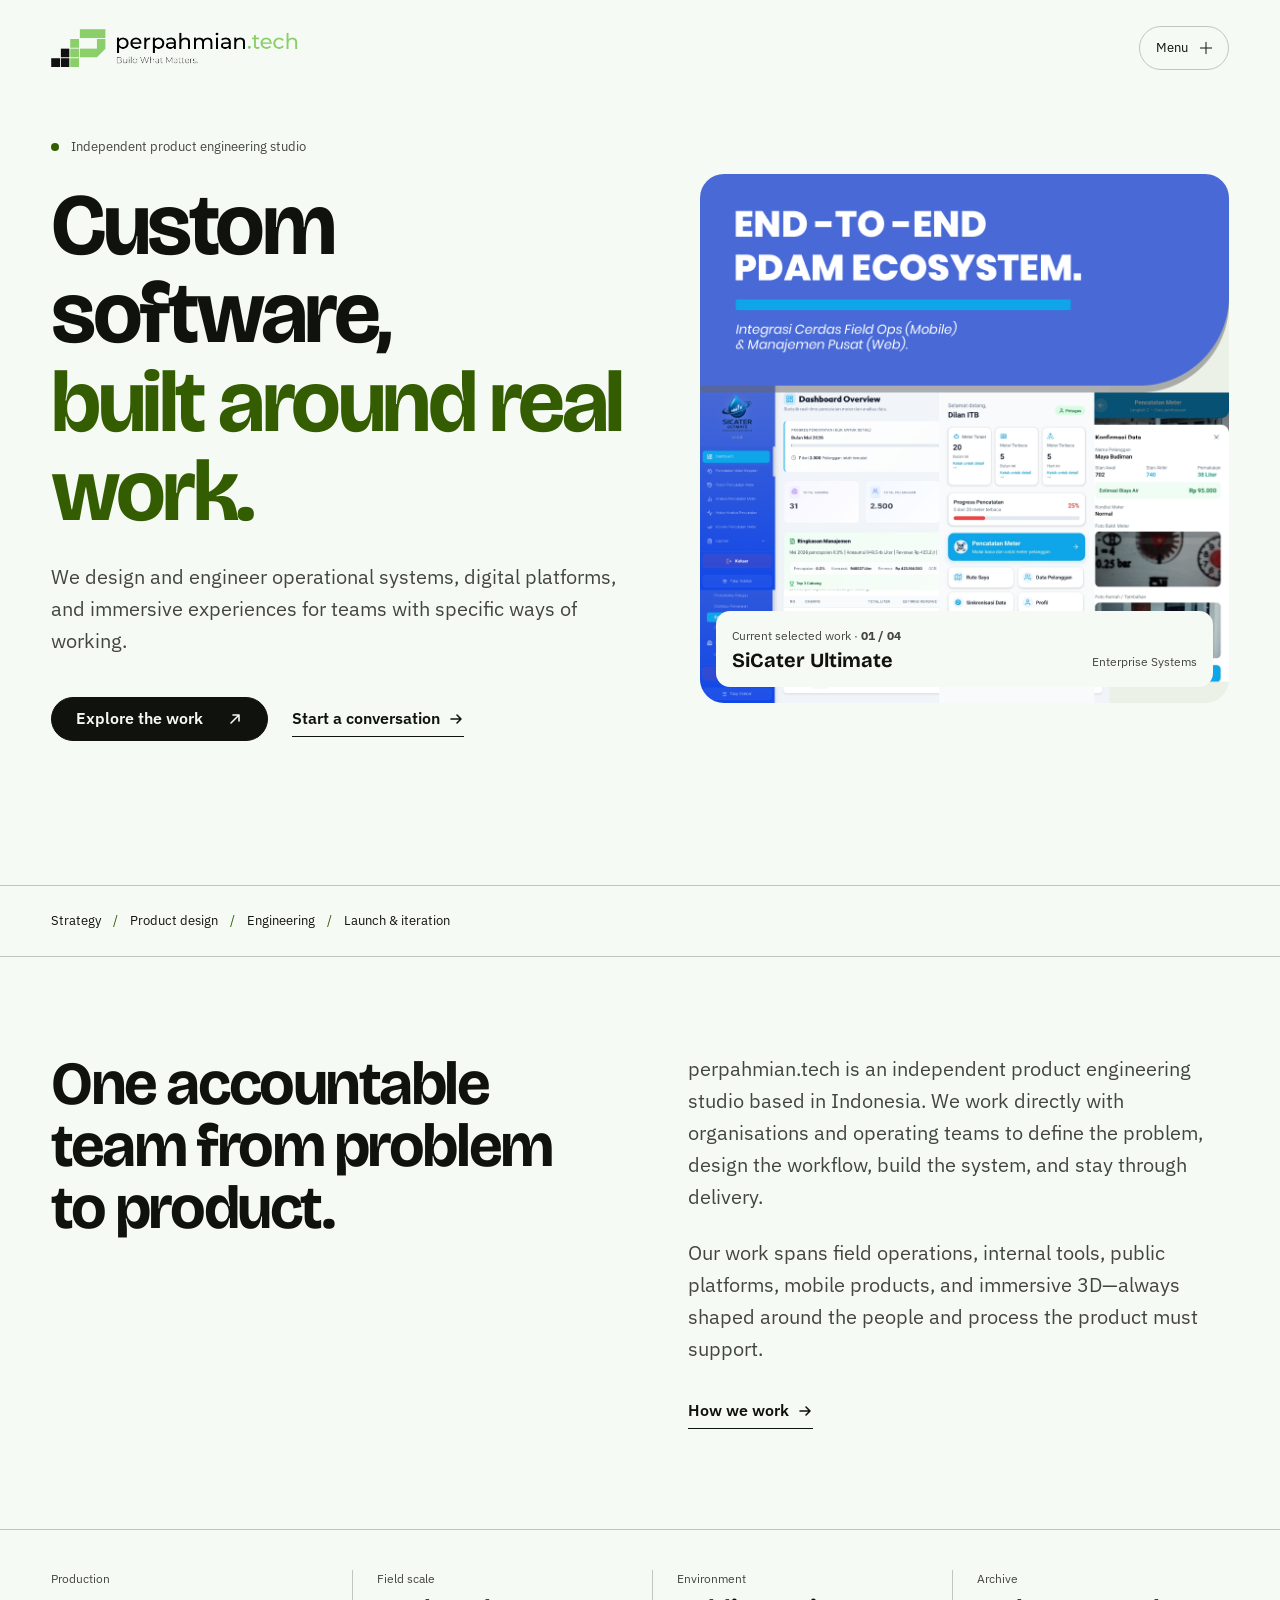
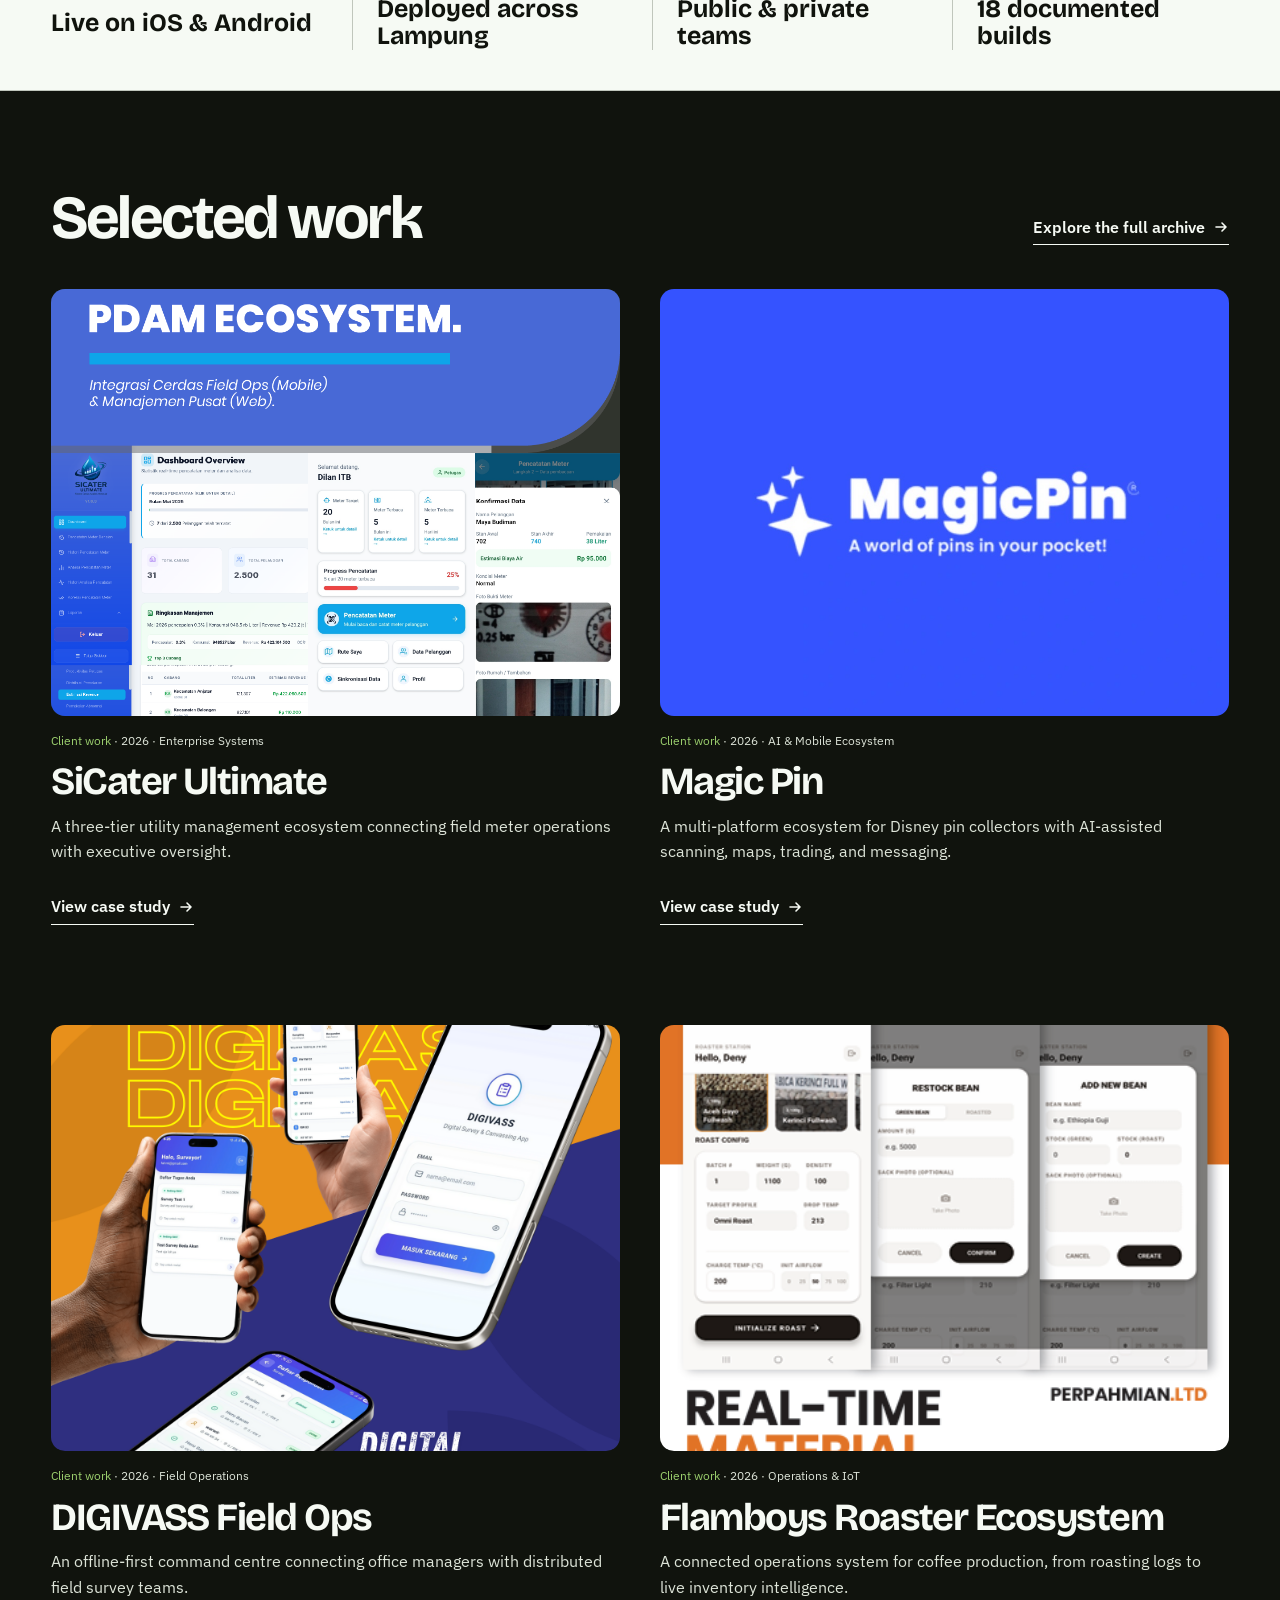
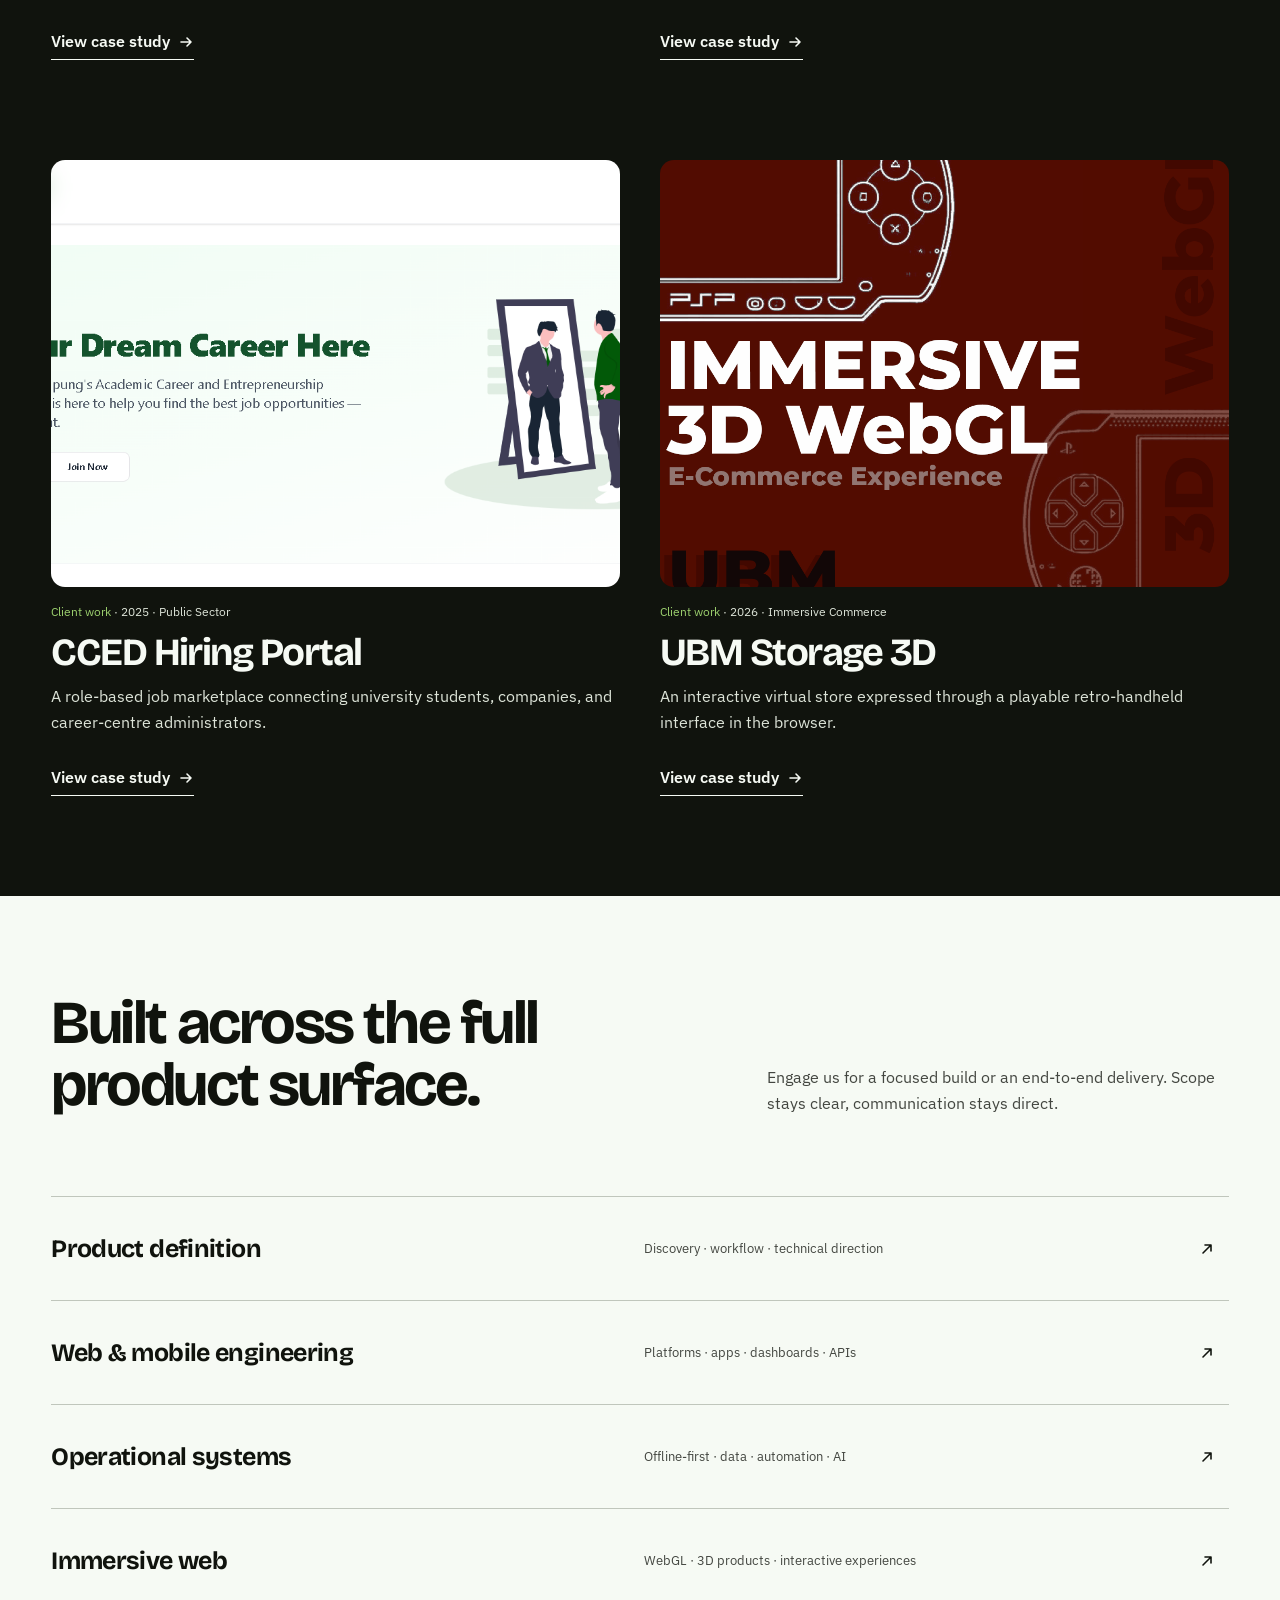
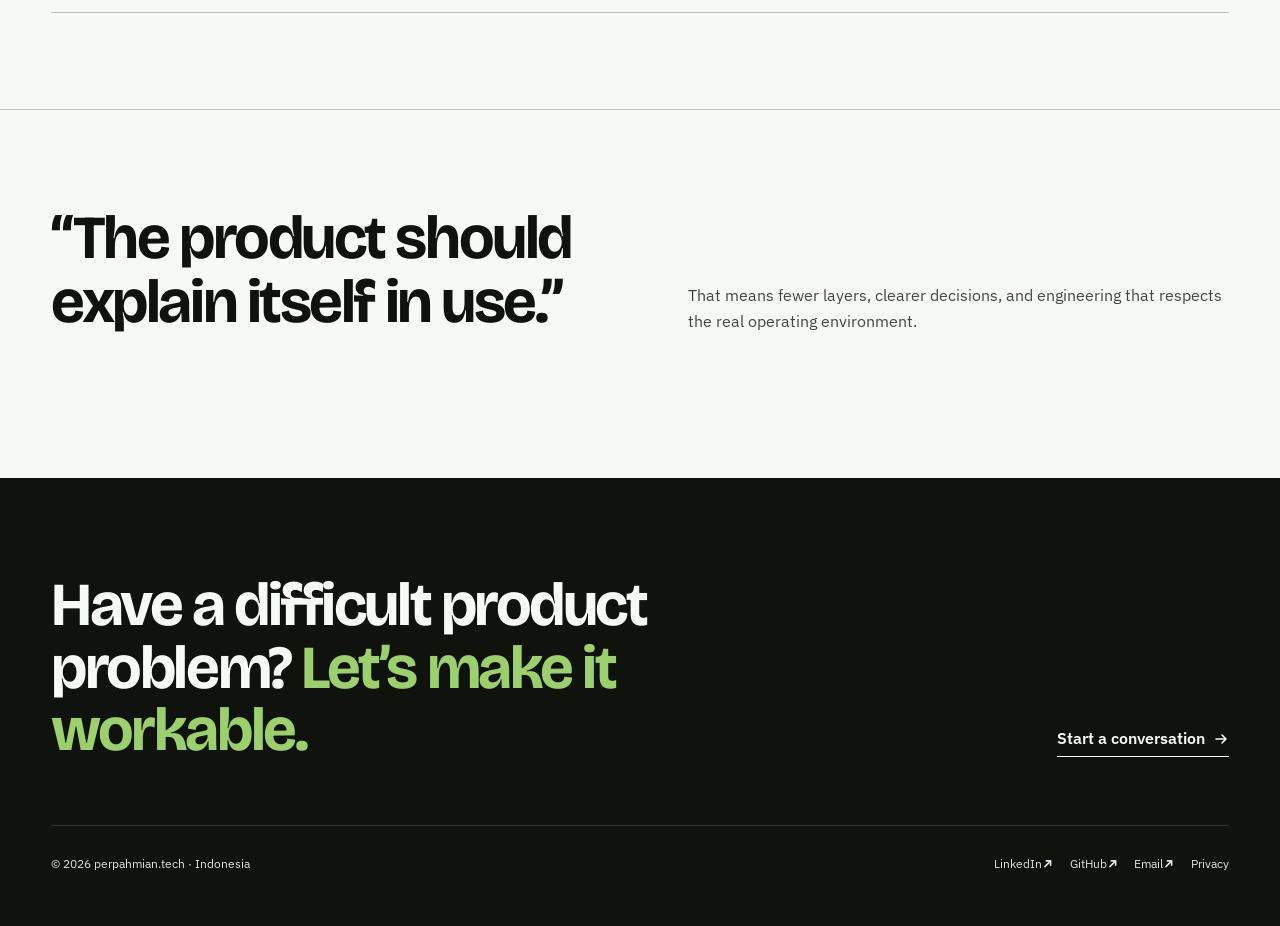
==== commit 03051141: "update" ====
--- a/index.html
+++ b/index.html
@@ -3,15 +3,40 @@
 <head>
   <meta charset="utf-8">
   <meta name="viewport" content="width=device-width, initial-scale=1, viewport-fit=cover">
-  <meta name="description" content="perpahmian.tech designs and builds dependable web, mobile, AI, enterprise, and 3D products from Indonesia.">
+  <meta name="description" content="perpahmian.tech is an independent product engineering studio building custom operational systems, digital platforms, and immersive experiences.">
+  <meta name="theme-color" content="#f5f8f2">
+  <meta name="robots" content="index,follow">
+  <link rel="canonical" href="https://cp-perpahmian.vercel.app/">
+  <meta property="og:type" content="website">
+  <meta property="og:site_name" content="perpahmian.tech">
+  <meta property="og:title" content="perpahmian.tech — Custom software built around real work.">
+  <meta property="og:description" content="Operational systems, digital platforms, and immersive experiences engineered from Indonesia.">
+  <meta property="og:url" content="https://cp-perpahmian.vercel.app/">
+  <meta property="og:image" content="https://cp-perpahmian.vercel.app/image/sicater/Thumbnail-Sicater.png">
+  <meta name="twitter:card" content="summary_large_image">
   <title>perpahmian.tech — Build What Matters.</title>
   <link rel="icon" href="image/profile/Logo Icon.png">
+  <link rel="apple-touch-icon" href="image/profile/Logo Icon.png">
   <link rel="preconnect" href="https://fonts.googleapis.com">
   <link rel="preconnect" href="https://fonts.gstatic.com" crossorigin>
   <link href="https://fonts.googleapis.com/css2?family=Bricolage+Grotesque:opsz,wdth,wght@12..96,75..100,200..800&family=IBM+Plex+Sans:wght@400;600&display=swap" rel="stylesheet">
-  <link rel="stylesheet" href="styles.css">
-  <script src="projects.js" defer></script>
-  <script src="script.js" defer></script>
+  <link rel="stylesheet" href="styles.css?v=20260829a">
+  <script src="projects.js?v=20260829a" defer></script>
+  <script src="script.js?v=20260829a" defer></script>
+  <script type="application/ld+json">
+    {
+      "@context": "https://schema.org",
+      "@type": "ProfessionalService",
+      "name": "perpahmian.tech",
+      "url": "https://cp-perpahmian.vercel.app/",
+      "logo": "https://cp-perpahmian.vercel.app/image/profile/Logo%20Icon.png",
+      "email": "perpahmian.tech@gmail.com",
+      "areaServed": "Worldwide",
+      "address": { "@type": "PostalAddress", "addressCountry": "ID" },
+      "sameAs": ["https://www.linkedin.com/company/perpahmian-tech/", "https://github.com/fahmibastari"],
+      "description": "Independent product engineering studio building custom operational systems, digital platforms, and immersive experiences."
+    }
+  </script>
 </head>
 <body data-page="home">
   <a class="skip-link" href="#main">Skip to content</a>
@@ -20,12 +45,12 @@
   <main id="main">
     <section class="hero hero--split page-shell" aria-labelledby="hero-title">
       <div class="hero__copy reveal" style="--i: 0">
-        <p class="availability"><span aria-hidden="true"></span> Available for selected builds</p>
-        <h1 id="hero-title">Digital products,<br><span>made to matter.</span></h1>
-        <p class="hero__lede">We turn complex operations into clear, dependable software—across web, mobile, AI, enterprise systems, and immersive 3D.</p>
+        <p class="availability"><span aria-hidden="true"></span> Independent product engineering studio</p>
+        <h1 id="hero-title">Custom software,<br><span>built around real work.</span></h1>
+        <p class="hero__lede">We design and engineer operational systems, digital platforms, and immersive experiences for teams with specific ways of working.</p>
         <div class="hero__actions">
-          <a class="button button--ink" href="work.html">Explore the work <span aria-hidden="true">↗</span></a>
-          <a class="text-link" href="contact.html">Start a conversation <span aria-hidden="true">→</span></a>
+          <a class="button button--ink" href="work.html">Explore the work <svg class="ui-arrow" viewBox="0 0 16 16" aria-hidden="true" focusable="false"><path d="M4 12 12 4M6 4h6v6" fill="none" stroke="currentColor" stroke-width="1.6" stroke-linecap="round" stroke-linejoin="round"/></svg></a>
+          <a class="text-link" href="contact.html">Start a conversation <svg class="ui-arrow" viewBox="0 0 16 16" aria-hidden="true" focusable="false"><path d="M3 8h10M9 4l4 4-4 4" fill="none" stroke="currentColor" stroke-width="1.6" stroke-linecap="round" stroke-linejoin="round"/></svg></a>
         </div>
       </div>
 
@@ -53,16 +78,23 @@
         <h2 id="intro-title">One accountable team from problem to product.</h2>
       </div>
       <div class="intro-split__body">
-        <p>perpahmian.tech is an independent product engineering practice based in Indonesia. We work closely with founders and operating teams to define the right problem, design the workflow, build the system, and stay through delivery.</p>
-        <p>No theatre, no hand-off maze. Every decision is tied to the people who will use the product and the business process it needs to improve.</p>
-        <a class="text-link" href="about.html">How we work <span aria-hidden="true">→</span></a>
+        <p>perpahmian.tech is an independent product engineering studio based in Indonesia. We work directly with organisations and operating teams to define the problem, design the workflow, build the system, and stay through delivery.</p>
+        <p>Our work spans field operations, internal tools, public platforms, mobile products, and immersive 3D—always shaped around the people and process the product must support.</p>
+        <a class="text-link" href="about.html">How we work <svg class="ui-arrow" viewBox="0 0 16 16" aria-hidden="true" focusable="false"><path d="M3 8h10M9 4l4 4-4 4" fill="none" stroke="currentColor" stroke-width="1.6" stroke-linecap="round" stroke-linejoin="round"/></svg></a>
       </div>
+    </section>
+
+    <section class="evidence-strip page-shell" aria-label="Selected delivery evidence">
+      <div><span>Production</span><strong>Live on iOS & Android</strong></div>
+      <div><span>Field scale</span><strong>Deployed across Lampung</strong></div>
+      <div><span>Environment</span><strong>Public & private teams</strong></div>
+      <div><span>Archive</span><strong>18 documented builds</strong></div>
     </section>
 
     <section class="selected-work section-pad" aria-labelledby="selected-title">
       <div class="section-heading page-shell">
         <h2 id="selected-title">Selected work</h2>
-        <a class="text-link" href="work.html">See all 18 projects <span aria-hidden="true">→</span></a>
+        <a class="text-link" href="work.html">Explore the full archive <svg class="ui-arrow" viewBox="0 0 16 16" aria-hidden="true" focusable="false"><path d="M3 8h10M9 4l4 4-4 4" fill="none" stroke="currentColor" stroke-width="1.6" stroke-linecap="round" stroke-linejoin="round"/></svg></a>
       </div>
       <div class="featured-grid page-shell" data-featured-projects></div>
     </section>
@@ -73,10 +105,10 @@
         <p>Engage us for a focused build or an end-to-end delivery. Scope stays clear, communication stays direct.</p>
       </div>
       <div class="service-rows">
-        <div class="service-row"><span>Product definition</span><small>Discovery · workflow · technical direction</small><a href="services.html#product" aria-label="View product definition service">↗</a></div>
-        <div class="service-row"><span>Web & mobile engineering</span><small>Platforms · apps · dashboards · APIs</small><a href="services.html#engineering" aria-label="View web and mobile engineering service">↗</a></div>
-        <div class="service-row"><span>Operational systems</span><small>Offline-first · data · automation · AI</small><a href="services.html#systems" aria-label="View operational systems service">↗</a></div>
-        <div class="service-row"><span>Immersive web</span><small>WebGL · 3D products · interactive experiences</small><a href="services.html#immersive" aria-label="View immersive web service">↗</a></div>
+        <div class="service-row"><span>Product definition</span><small>Discovery · workflow · technical direction</small><a href="services.html#product" aria-label="View product definition service"><svg class="ui-arrow" viewBox="0 0 16 16" aria-hidden="true" focusable="false"><path d="M4 12 12 4M6 4h6v6" fill="none" stroke="currentColor" stroke-width="1.6" stroke-linecap="round" stroke-linejoin="round"/></svg></a></div>
+        <div class="service-row"><span>Web & mobile engineering</span><small>Platforms · apps · dashboards · APIs</small><a href="services.html#engineering" aria-label="View web and mobile engineering service"><svg class="ui-arrow" viewBox="0 0 16 16" aria-hidden="true" focusable="false"><path d="M4 12 12 4M6 4h6v6" fill="none" stroke="currentColor" stroke-width="1.6" stroke-linecap="round" stroke-linejoin="round"/></svg></a></div>
+        <div class="service-row"><span>Operational systems</span><small>Offline-first · data · automation · AI</small><a href="services.html#systems" aria-label="View operational systems service"><svg class="ui-arrow" viewBox="0 0 16 16" aria-hidden="true" focusable="false"><path d="M4 12 12 4M6 4h6v6" fill="none" stroke="currentColor" stroke-width="1.6" stroke-linecap="round" stroke-linejoin="round"/></svg></a></div>
+        <div class="service-row"><span>Immersive web</span><small>WebGL · 3D products · interactive experiences</small><a href="services.html#immersive" aria-label="View immersive web service"><svg class="ui-arrow" viewBox="0 0 16 16" aria-hidden="true" focusable="false"><path d="M4 12 12 4M6 4h6v6" fill="none" stroke="currentColor" stroke-width="1.6" stroke-linecap="round" stroke-linejoin="round"/></svg></a></div>
       </div>
     </section>
 
--- a/styles.css
+++ b/styles.css
@@ -59,6 +59,20 @@
 
 button {
   border: 0;
+}
+
+.ui-arrow {
+  display: inline-block;
+  flex: 0 0 auto;
+  width: 1em;
+  height: 1em;
+  overflow: visible;
+  color: currentColor;
+  vertical-align: -0.125em;
+}
+
+.ui-arrow path {
+  vector-effect: non-scaling-stroke;
 }
 
 h1,
@@ -1179,6 +1193,7 @@
 .case-back {
   display: inline-flex;
   align-items: center;
+  gap: var(--space-xs);
   min-height: 2.75rem;
   margin-block-end: var(--space-lg);
   color: var(--color-muted);
@@ -1635,3 +1650,328 @@
     to { opacity: 1; }
   }
 }
+
+/* Company profile depth */
+.eyebrow {
+  color: var(--color-accent-dark);
+  font-family: var(--font-mono);
+  font-size: var(--text-xs);
+  text-transform: uppercase;
+  letter-spacing: 0.08em;
+}
+
+.evidence-strip {
+  display: grid;
+  grid-template-columns: minmax(0, 1fr);
+  gap: var(--space-lg);
+  padding-block: var(--space-xl);
+  border-block: var(--rule-hair) solid var(--color-rule);
+}
+
+.evidence-strip > div {
+  display: grid;
+  gap: var(--space-xs);
+}
+
+.evidence-strip span,
+.case-evidence span,
+.work-group__heading p,
+.work-group__heading > span,
+.engagement-grid article > span {
+  color: var(--color-muted);
+  font-family: var(--font-mono);
+  font-size: var(--text-xs);
+}
+
+.evidence-strip strong {
+  max-width: 18ch;
+  font-family: var(--font-display);
+  font-size: var(--text-lg);
+  line-height: 1.08;
+}
+
+.feature-project__meta span,
+.project-card__meta span {
+  color: var(--color-accent);
+}
+
+.project-card__workstream {
+  margin-block-end: calc(var(--space-xs) * -1);
+  color: var(--color-accent-dark) !important;
+  font-family: var(--font-mono);
+  font-size: var(--text-xs);
+}
+
+.project-grid {
+  display: block;
+}
+
+.work-group {
+  display: grid;
+  gap: var(--space-xl);
+  padding-block: var(--space-xl) var(--space-4xl);
+}
+
+.work-group + .work-group {
+  border-block-start: var(--rule-hair) solid var(--color-rule);
+}
+
+.work-group.is-hidden {
+  display: none;
+}
+
+.work-group__heading {
+  display: flex;
+  align-items: end;
+  justify-content: space-between;
+  gap: var(--space-lg);
+}
+
+.work-group__heading > div {
+  display: grid;
+  gap: var(--space-xs);
+}
+
+.work-group__heading h2 {
+  font-size: clamp(var(--text-xl), 4vw, var(--text-3xl));
+}
+
+.project-grid__inner {
+  display: grid;
+  grid-template-columns: minmax(0, 1fr);
+  gap: var(--space-2xl) var(--space-lg);
+}
+
+.founder-profile {
+  display: grid;
+  grid-template-columns: minmax(0, 1fr);
+  gap: var(--space-2xl);
+  align-items: center;
+  border-block-start: var(--rule-hair) solid var(--color-rule);
+}
+
+.founder-profile__portrait {
+  display: grid;
+  place-items: end center;
+  min-width: 0;
+  aspect-ratio: 4 / 5;
+  overflow: hidden;
+  border-radius: var(--radius-lg);
+  background: var(--color-accent);
+}
+
+.founder-profile__portrait img {
+  width: 100%;
+  height: 100%;
+  object-fit: contain;
+  object-position: center bottom;
+}
+
+.founder-profile__copy {
+  display: grid;
+  gap: var(--space-lg);
+  align-content: center;
+}
+
+.founder-profile__copy h2 {
+  font-size: clamp(var(--text-2xl), 5vw, var(--text-4xl));
+}
+
+.founder-profile__copy h2 span {
+  color: var(--color-accent-dark);
+}
+
+.founder-profile__copy > p:not(.eyebrow) {
+  color: var(--color-muted);
+  font-size: var(--text-md);
+}
+
+.founder-profile__copy .text-link {
+  justify-self: start;
+}
+
+.profile-strip {
+  margin-block-start: var(--space-2xl);
+}
+
+.engagements {
+  border-block: var(--rule-hair) solid var(--color-rule);
+  background: var(--color-paper-2);
+}
+
+.engagement-grid {
+  display: grid;
+  grid-template-columns: minmax(0, 1fr);
+  gap: var(--space-lg);
+}
+
+.engagement-grid article {
+  display: grid;
+  gap: var(--space-md);
+  padding: var(--space-lg);
+  border: var(--rule-hair) solid var(--color-rule);
+  border-radius: var(--radius-md);
+  background: var(--color-paper);
+}
+
+.engagement-grid h3 {
+  font-size: var(--text-xl);
+}
+
+.engagement-grid p {
+  color: var(--color-muted);
+}
+
+.engagement-grid small {
+  align-self: end;
+  padding-block-start: var(--space-md);
+  border-block-start: var(--rule-hair) solid var(--color-rule);
+  color: var(--color-accent-dark);
+  font-family: var(--font-mono);
+  font-size: var(--text-xs);
+}
+
+.case-story__intro {
+  display: grid;
+  gap: var(--space-md);
+  align-content: start;
+}
+
+.case-narrative {
+  gap: 0;
+}
+
+.case-narrative article {
+  display: grid;
+  grid-template-columns: 2.5rem minmax(0, 1fr);
+  gap: var(--space-sm) var(--space-md);
+  padding-block: var(--space-lg);
+  border-block-start: var(--rule-hair) solid var(--color-rule);
+}
+
+.case-narrative article > span {
+  grid-row: 1 / 3;
+  color: var(--color-accent-dark);
+  font-family: var(--font-mono);
+  font-size: var(--text-xs);
+}
+
+.case-narrative h3 {
+  font-size: var(--text-lg);
+}
+
+.case-narrative p {
+  color: var(--color-muted);
+}
+
+.case-evidence {
+  display: grid;
+  grid-template-columns: minmax(0, 1fr);
+  gap: var(--space-xl);
+  margin-block-end: var(--space-3xl);
+  padding-block: var(--space-xl);
+  border-block: var(--rule-hair) solid var(--color-rule);
+}
+
+.case-evidence > div {
+  display: grid;
+  gap: var(--space-md);
+  align-content: start;
+}
+
+.case-evidence strong {
+  max-width: 34ch;
+  font-family: var(--font-display);
+  font-size: var(--text-xl);
+  line-height: 1.15;
+}
+
+.form-trap {
+  position: absolute;
+  left: -10000px;
+  width: 1px;
+  height: 1px;
+  overflow: hidden;
+}
+
+.form-note a {
+  font-weight: 600;
+  text-decoration: underline;
+  text-underline-offset: 0.2em;
+}
+
+.legal-copy {
+  display: grid;
+  grid-template-columns: minmax(0, 1fr);
+  gap: var(--space-xl);
+  border-block-start: var(--rule-hair) solid var(--color-rule);
+}
+
+.legal-copy article {
+  display: grid;
+  gap: var(--space-sm);
+  align-content: start;
+  padding-block-start: var(--space-md);
+  border-block-start: var(--rule-hair) solid var(--color-rule);
+}
+
+.legal-copy h2 {
+  font-size: var(--text-xl);
+}
+
+.legal-copy p {
+  color: var(--color-muted);
+}
+
+.legal-copy a {
+  color: var(--color-ink);
+  font-weight: 600;
+  text-decoration: underline;
+  text-underline-offset: 0.2em;
+}
+
+@media (min-width: 40rem) {
+  .evidence-strip,
+  .engagement-grid,
+  .case-evidence {
+    grid-template-columns: repeat(2, minmax(0, 1fr));
+  }
+
+  .project-grid__inner {
+    grid-template-columns: repeat(2, minmax(0, 1fr));
+  }
+}
+
+@media (min-width: 60rem) {
+  .evidence-strip,
+  .engagement-grid {
+    grid-template-columns: repeat(4, minmax(0, 1fr));
+  }
+
+  .evidence-strip > div + div {
+    padding-inline-start: var(--space-lg);
+    border-inline-start: var(--rule-hair) solid var(--color-rule);
+  }
+
+  .project-grid__inner {
+    grid-template-columns: repeat(3, minmax(0, 1fr));
+  }
+
+  .founder-profile {
+    grid-template-columns: minmax(20rem, 0.8fr) minmax(0, 1.2fr);
+    gap: var(--space-4xl);
+  }
+
+  .founder-profile__portrait {
+    max-width: 34rem;
+  }
+
+  .case-story__intro {
+    position: sticky;
+    inset-block-start: var(--space-xl);
+  }
+
+  .legal-copy {
+    grid-template-columns: repeat(2, minmax(0, 1fr));
+  }
+}
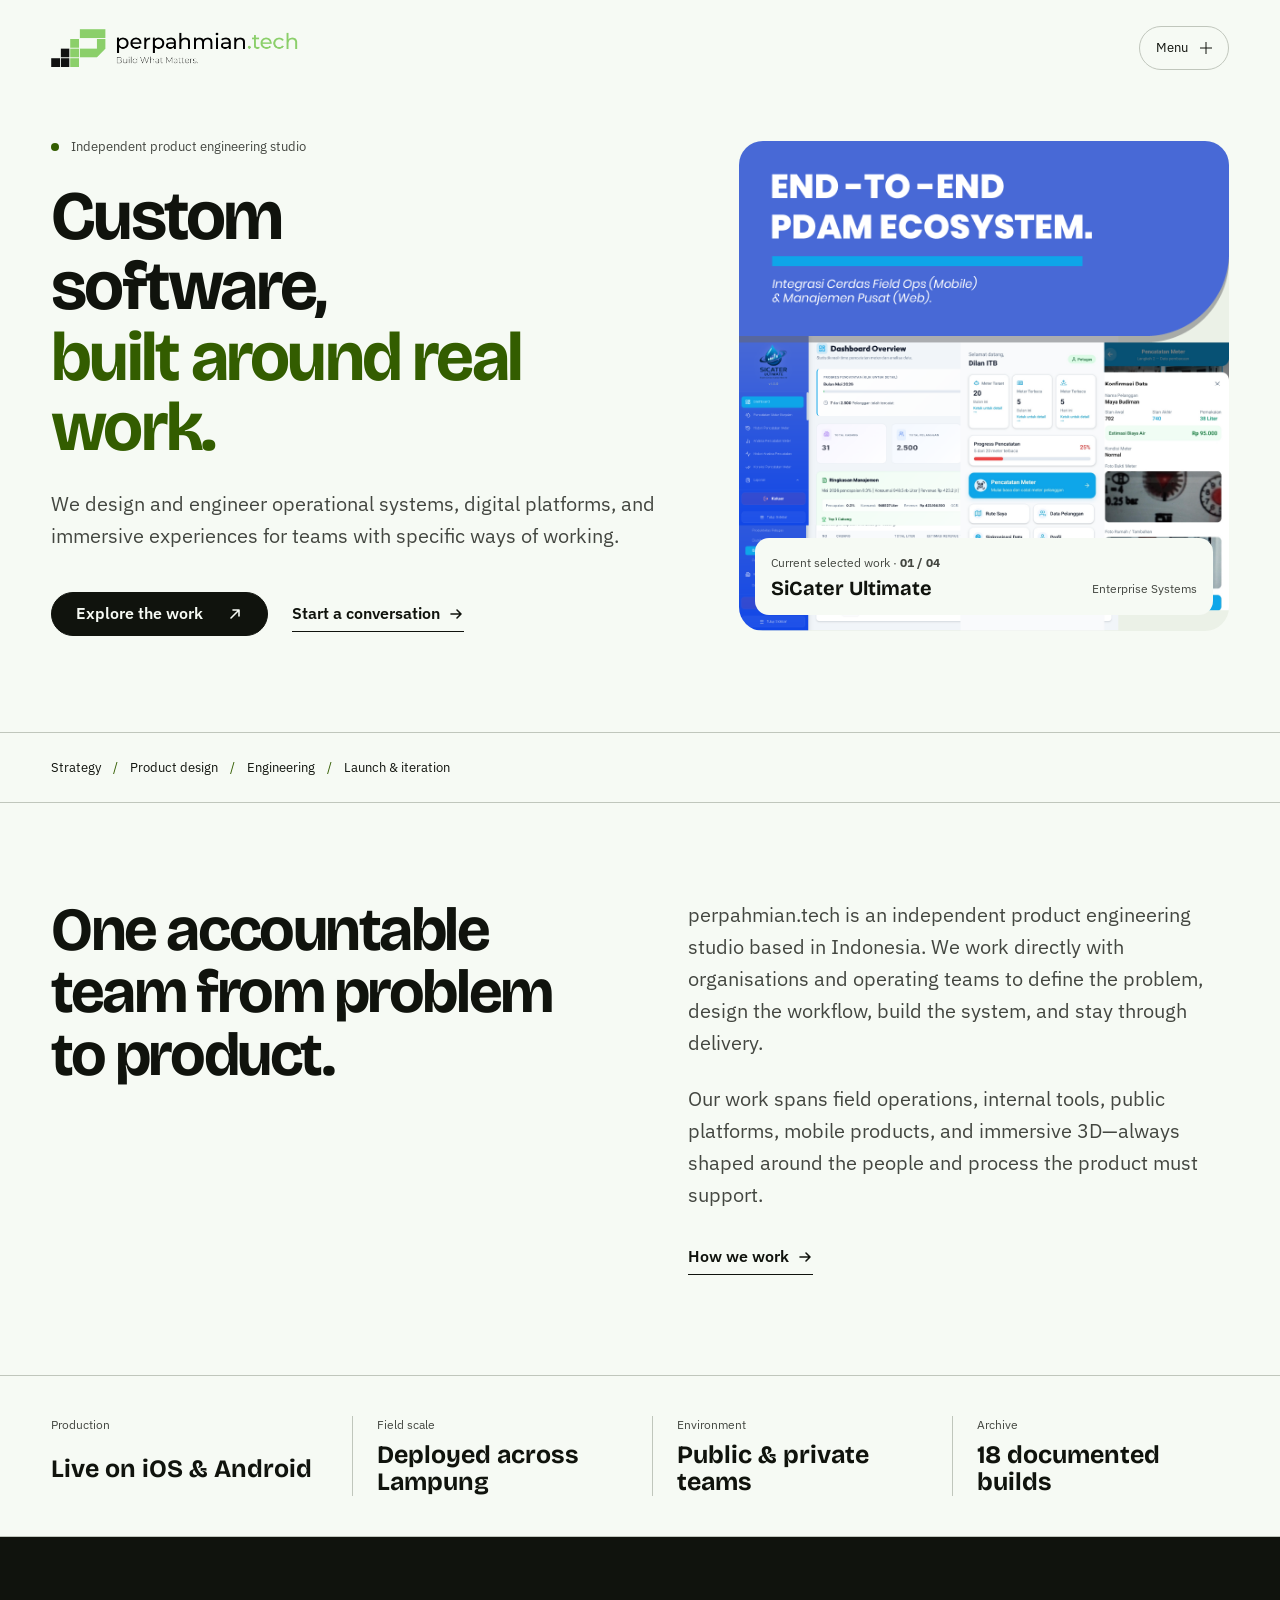
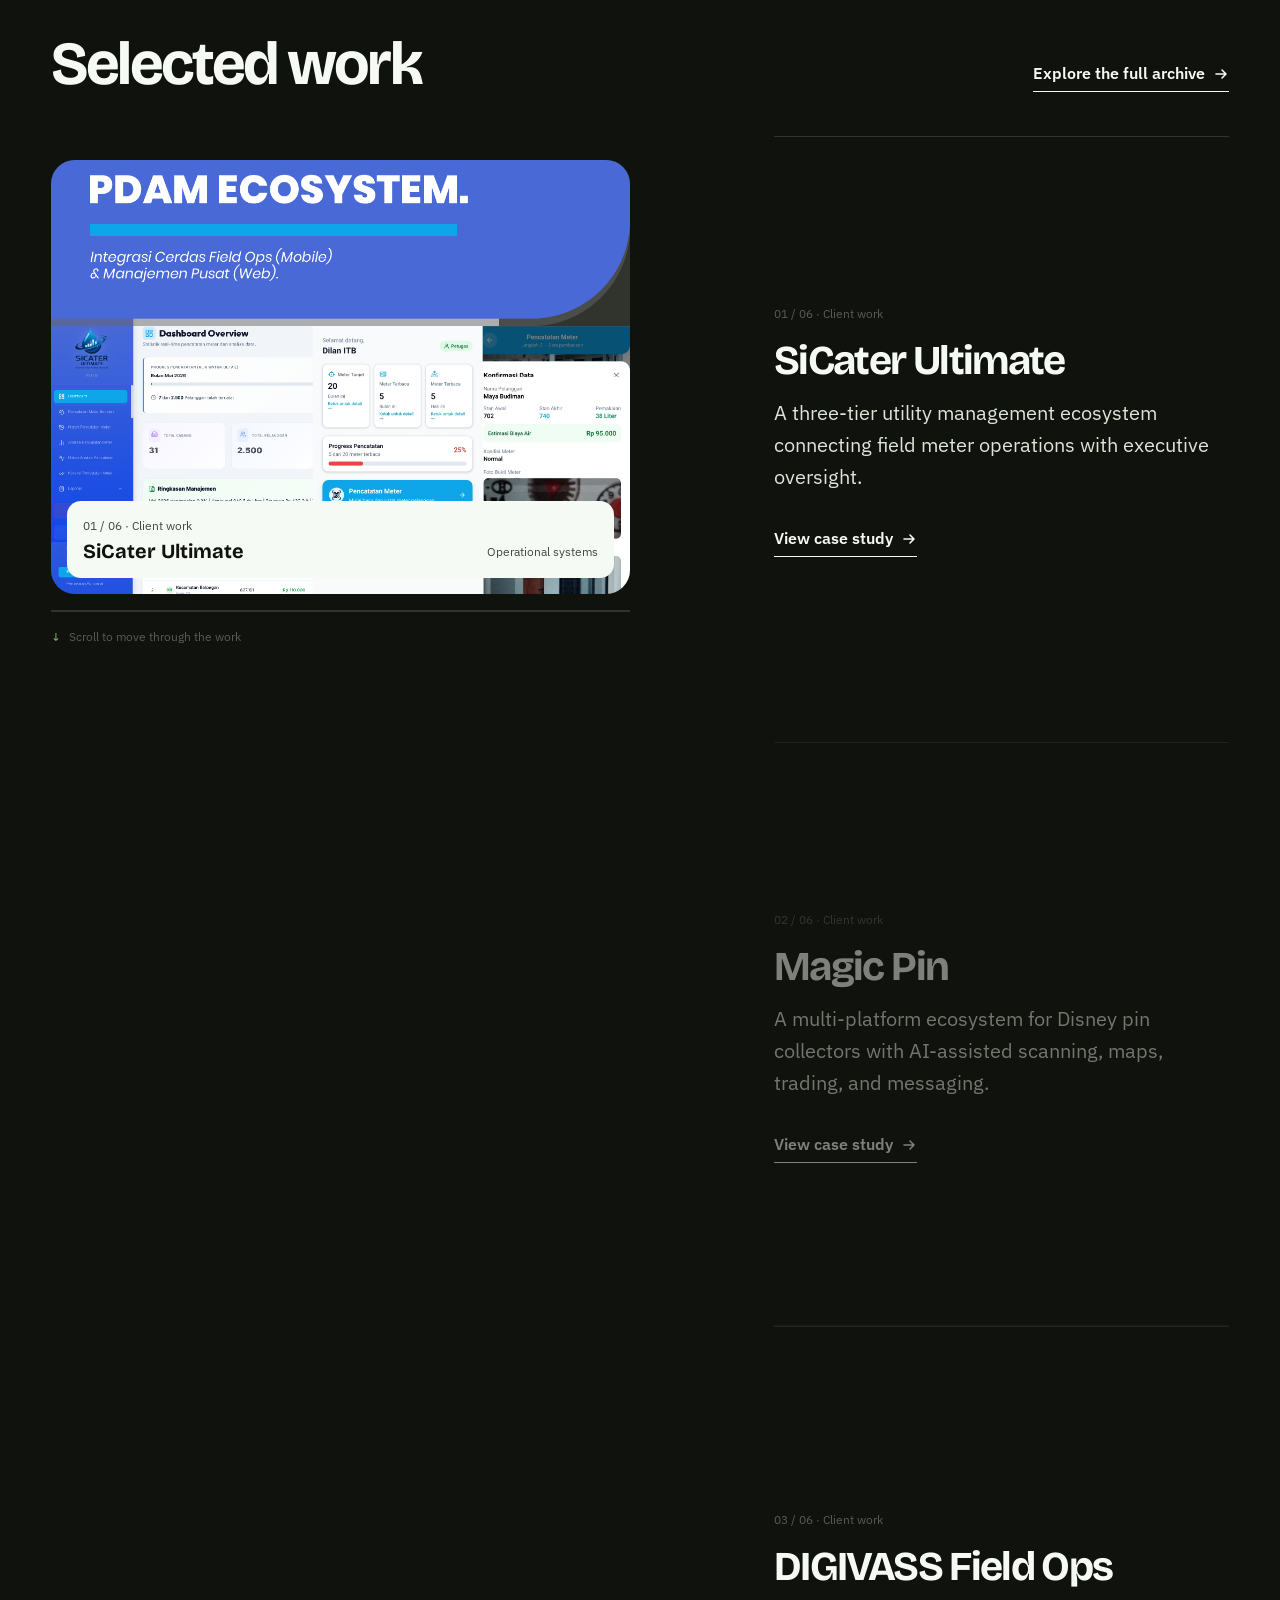
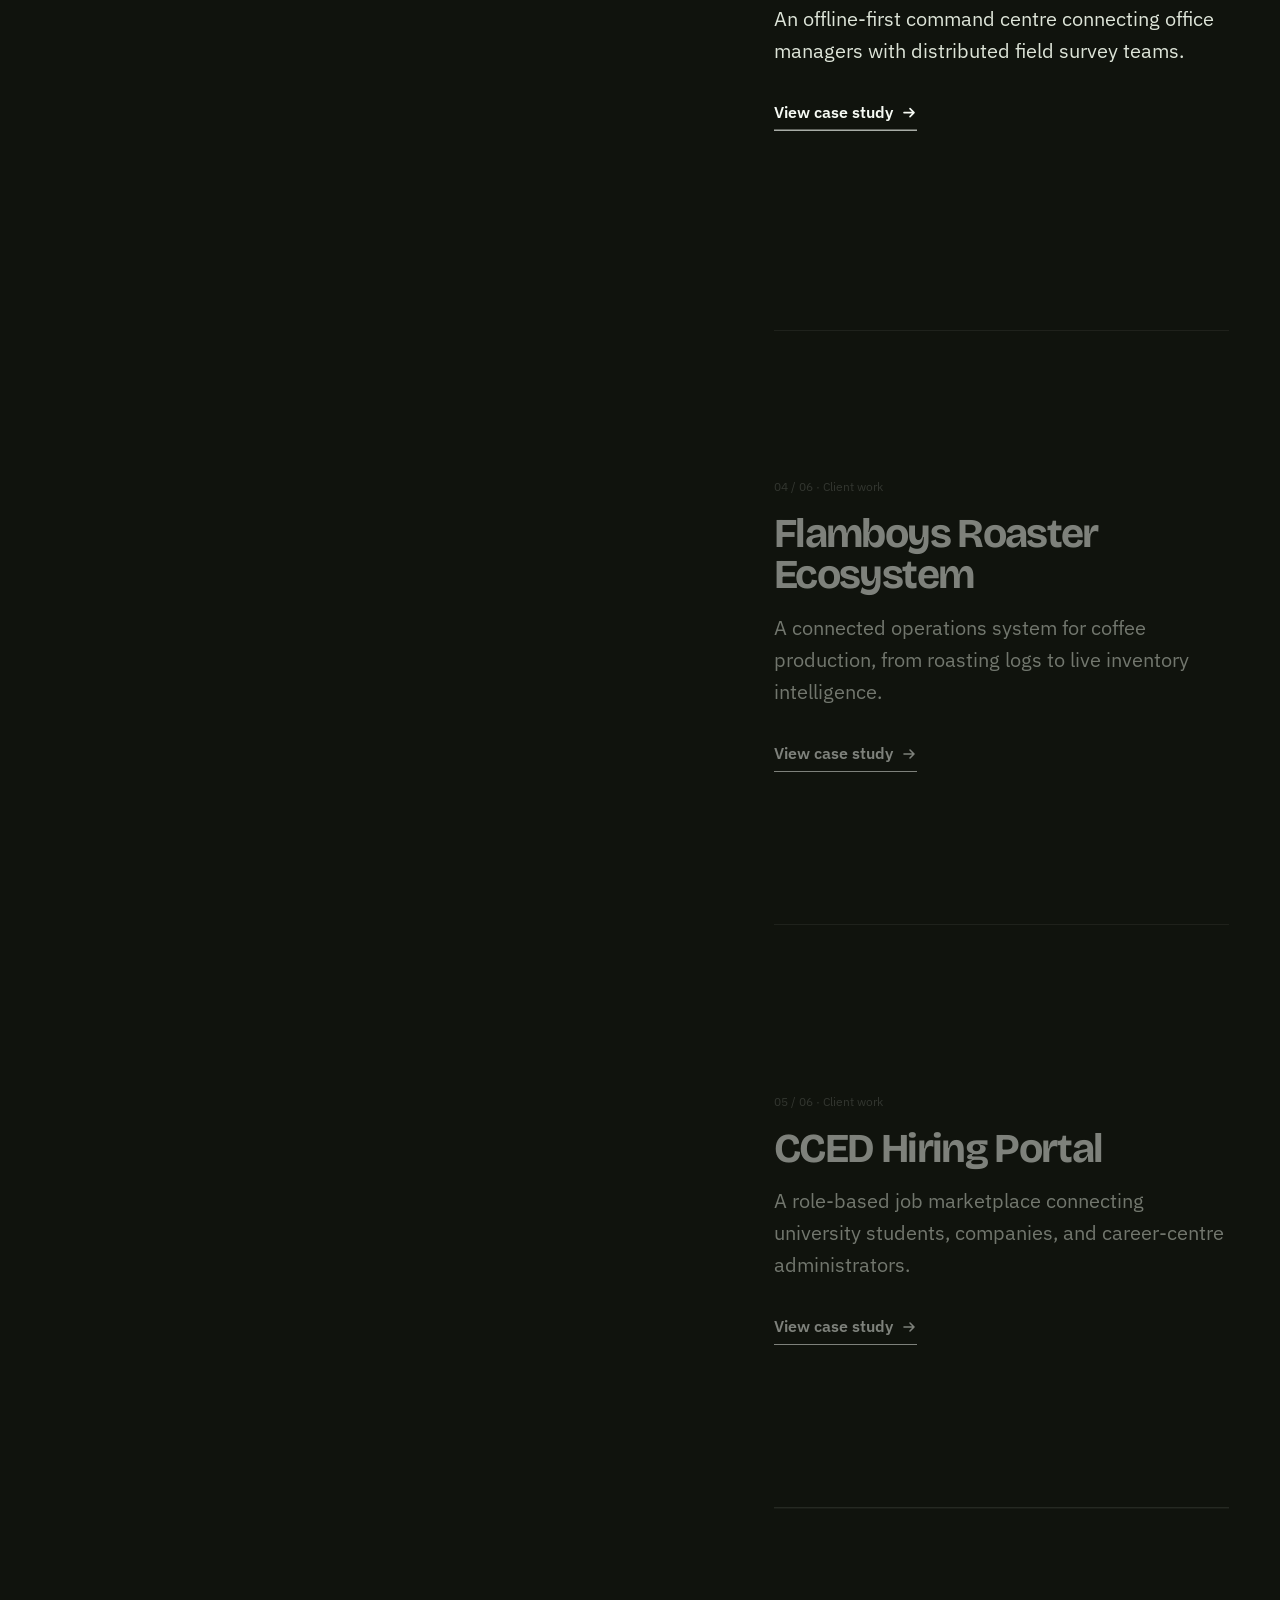
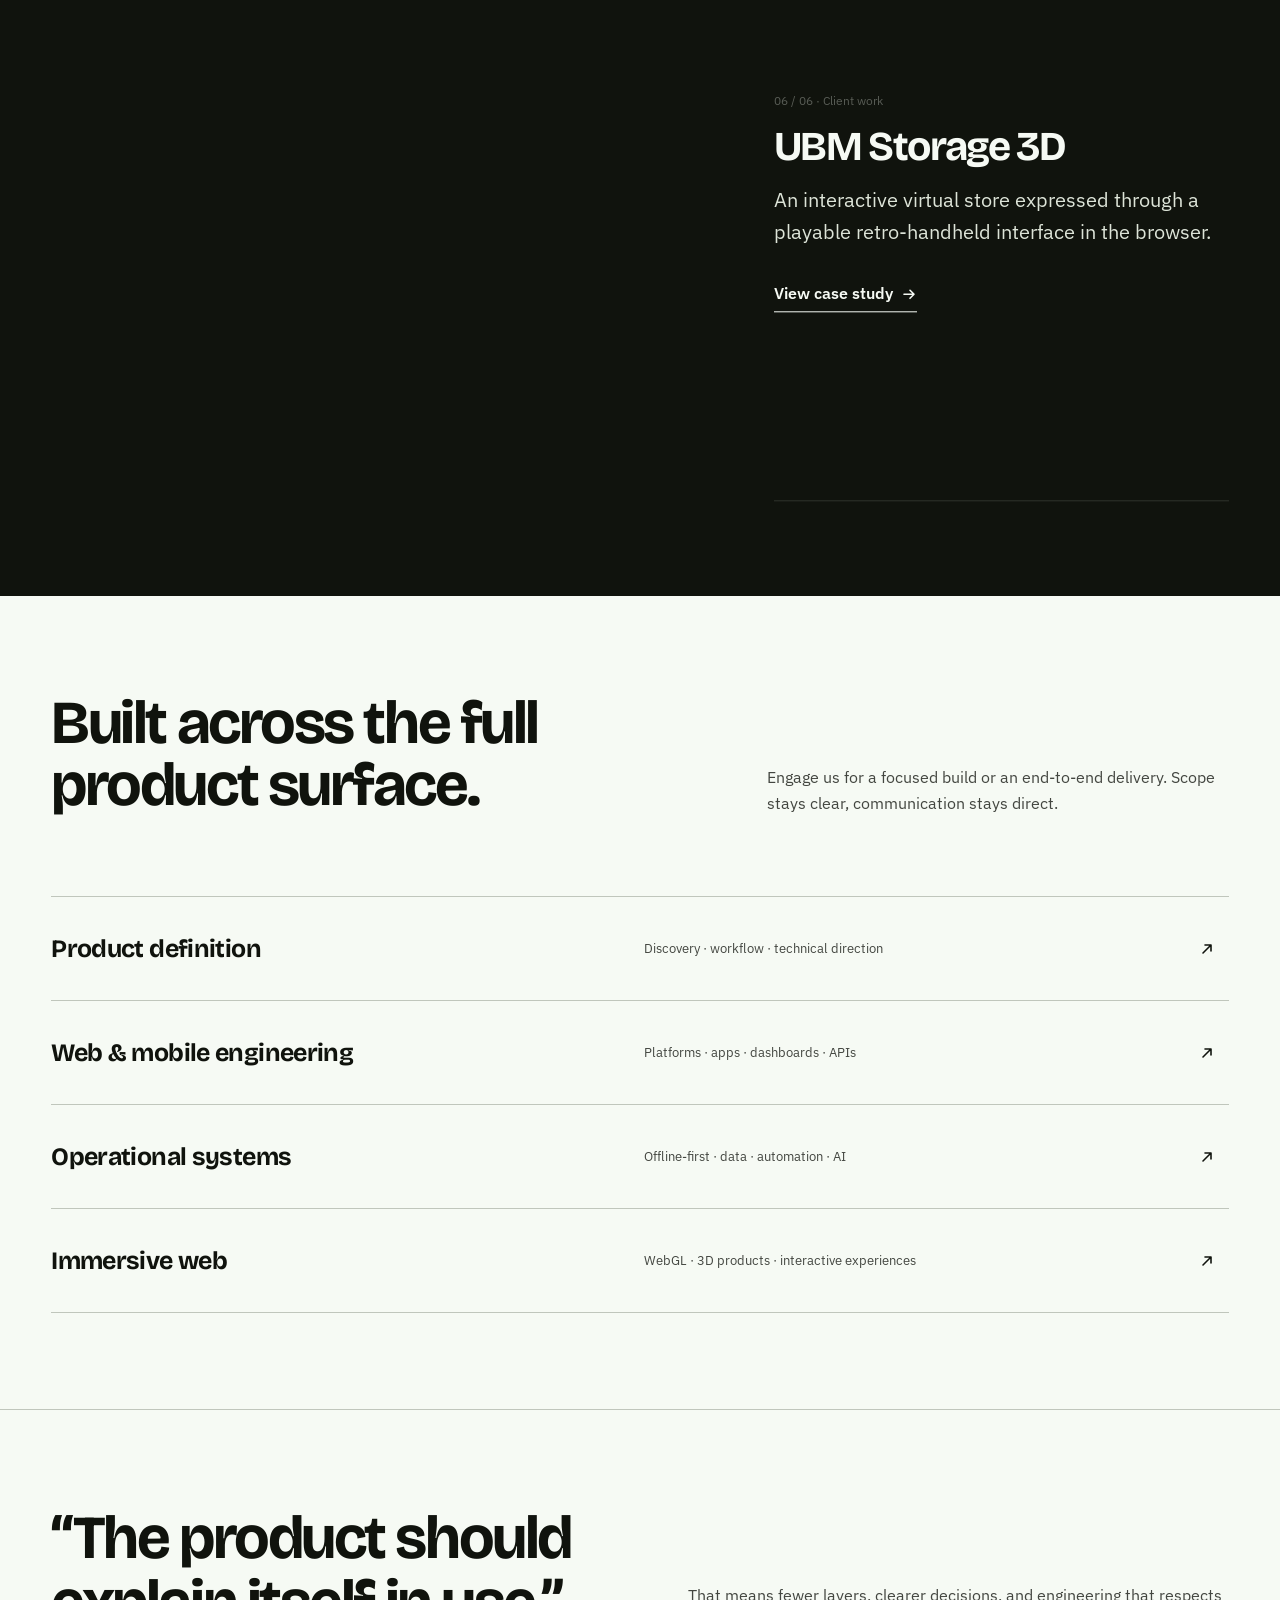
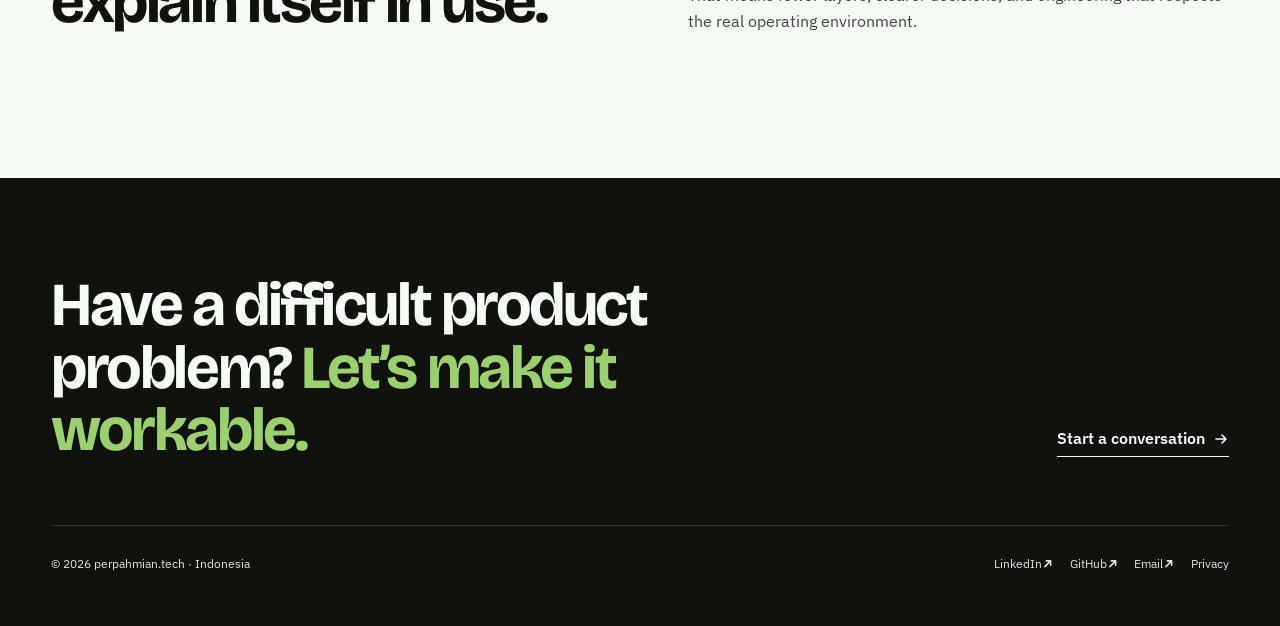
==== commit ec9e1d3d: "update layout + anim" ====
--- a/index.html
+++ b/index.html
@@ -13,16 +13,21 @@
   <meta property="og:description" content="Operational systems, digital platforms, and immersive experiences engineered from Indonesia.">
   <meta property="og:url" content="https://cp-perpahmian.vercel.app/">
   <meta property="og:image" content="https://cp-perpahmian.vercel.app/image/sicater/Thumbnail-Sicater.png">
+  <meta property="og:image:alt" content="SiCater operational product interface by perpahmian.tech">
   <meta name="twitter:card" content="summary_large_image">
+  <meta name="twitter:title" content="perpahmian.tech — Custom software built around real work.">
+  <meta name="twitter:description" content="Operational systems, digital platforms, and immersive experiences engineered from Indonesia.">
+  <meta name="twitter:image" content="https://cp-perpahmian.vercel.app/image/sicater/Thumbnail-Sicater.png">
+  <meta name="author" content="perpahmian.tech">
   <title>perpahmian.tech — Build What Matters.</title>
   <link rel="icon" href="image/profile/Logo Icon.png">
   <link rel="apple-touch-icon" href="image/profile/Logo Icon.png">
   <link rel="preconnect" href="https://fonts.googleapis.com">
   <link rel="preconnect" href="https://fonts.gstatic.com" crossorigin>
   <link href="https://fonts.googleapis.com/css2?family=Bricolage+Grotesque:opsz,wdth,wght@12..96,75..100,200..800&family=IBM+Plex+Sans:wght@400;600&display=swap" rel="stylesheet">
-  <link rel="stylesheet" href="styles.css?v=20260829a">
-  <script src="projects.js?v=20260829a" defer></script>
-  <script src="script.js?v=20260829a" defer></script>
+  <link rel="stylesheet" href="styles.css?v=20260829f">
+  <script src="projects.js?v=20260829f" defer></script>
+  <script src="script.js?v=20260829f" defer></script>
   <script type="application/ld+json">
     {
       "@context": "https://schema.org",
@@ -96,7 +101,8 @@
         <h2 id="selected-title">Selected work</h2>
         <a class="text-link" href="work.html">Explore the full archive <svg class="ui-arrow" viewBox="0 0 16 16" aria-hidden="true" focusable="false"><path d="M3 8h10M9 4l4 4-4 4" fill="none" stroke="currentColor" stroke-width="1.6" stroke-linecap="round" stroke-linejoin="round"/></svg></a>
       </div>
-      <div class="featured-grid page-shell" data-featured-projects></div>
+      <div class="scroll-work page-shell" data-featured-projects></div>
+      <noscript><p class="page-shell">JavaScript is required for the interactive project showcase. The complete archive remains available on the Work page.</p></noscript>
     </section>
 
     <section class="services-slice section-pad page-shell" aria-labelledby="services-title">
--- a/styles.css
+++ b/styles.css
@@ -341,7 +341,7 @@
   grid-template-columns: minmax(0, 1fr);
   gap: var(--space-xl);
   align-items: start;
-  min-height: clamp(38rem, 74dvh, 52rem);
+  min-height: clamp(35rem, 66dvh, 46rem);
   padding-block-start: var(--space-lg);
   padding-block-end: var(--space-3xl);
 }
@@ -373,7 +373,7 @@
 
 .hero h1 {
   max-width: 12ch;
-  font-size: var(--text-display);
+  font-size: clamp(3rem, 5.4vw, 4.8rem);
 }
 
 .hero h1 span {
@@ -381,7 +381,7 @@
 }
 
 .hero__lede {
-  max-width: 60ch;
+  max-width: 54ch;
   margin-block-start: var(--space-lg);
   color: var(--color-muted);
   font-size: clamp(var(--text-base), 1.6vw, var(--text-md));
@@ -457,6 +457,7 @@
 .hero-proof {
   display: block;
   align-self: center;
+  justify-self: end;
   min-width: 0;
   width: 100%;
 }
@@ -477,7 +478,8 @@
   height: 100%;
   object-fit: cover;
   object-position: center;
-  transition: transform var(--dur-long) var(--ease-out);
+  opacity: 1;
+  transition: opacity 180ms var(--ease-in-out), transform var(--dur-long) var(--ease-out);
 }
 
 .hero-proof figcaption {
@@ -491,6 +493,17 @@
   border-radius: var(--radius-md);
   background: var(--color-paper);
   color: var(--color-ink);
+  transition: opacity 180ms var(--ease-in-out), transform 180ms var(--ease-in-out);
+}
+
+.hero-proof.is-switching img {
+  opacity: 0;
+  transform: scale(0.992);
+}
+
+.hero-proof.is-switching figcaption {
+  opacity: 0.72;
+  transform: translateY(0.25rem);
 }
 
 .hero-proof figcaption span,
@@ -804,6 +817,7 @@
 }
 
 .project-card__media {
+  position: relative;
   min-width: 0;
   overflow: hidden;
   border-radius: var(--radius-md);
@@ -835,6 +849,42 @@
 
 .project-card__arrow {
   align-self: start;
+}
+
+.project-card__media-action {
+  position: absolute;
+  inset-inline-end: var(--space-sm);
+  inset-block-end: var(--space-sm);
+  display: inline-flex;
+  align-items: center;
+  gap: var(--space-xs);
+  padding: var(--space-xs) var(--space-sm);
+  border-radius: var(--radius-pill);
+  background: color-mix(in srgb, var(--color-ink) 92%, transparent);
+  color: var(--color-paper);
+  font-family: var(--font-mono);
+  font-size: var(--text-xs);
+  opacity: 0;
+  transform: translateY(0.4rem);
+  transition: opacity var(--dur-short) var(--ease-out), transform var(--dur-short) var(--ease-out);
+}
+
+.project-card__status {
+  display: flex;
+  align-items: center;
+  gap: var(--space-xs);
+  margin-block-start: var(--space-xs);
+  color: var(--color-ink) !important;
+  font-family: var(--font-mono);
+  font-size: var(--text-xs);
+}
+
+.project-card__status > span {
+  width: 0.45rem;
+  height: 0.45rem;
+  flex: 0 0 auto;
+  border-radius: 50%;
+  background: var(--color-accent-dark);
 }
 
 .service-detail {
@@ -1432,6 +1482,12 @@
     transform: scale(1.015);
   }
 
+  .project-card__link:hover .project-card__media-action,
+  .project-card__link:focus-visible .project-card__media-action {
+    opacity: 1;
+    transform: none;
+  }
+
   .site-menu__nav a:hover {
     color: var(--color-accent);
   }
@@ -1510,7 +1566,7 @@
 
 @media (min-width: 48rem) {
   .hero {
-    grid-template-columns: minmax(0, 1.05fr) minmax(0, 0.95fr);
+    grid-template-columns: minmax(0, 1.1fr) minmax(0, 0.9fr);
     gap: var(--space-xl);
     align-items: stretch;
     padding-block-start: var(--space-xl);
@@ -1524,10 +1580,14 @@
 
 @media (min-width: 60rem) {
   .hero {
-    grid-template-columns: minmax(0, 1.05fr) minmax(0, 0.95fr);
+    grid-template-columns: minmax(0, 1.12fr) minmax(0, 0.88fr);
     gap: var(--space-2xl);
     padding-block-start: var(--space-xl);
-    padding-block-end: var(--space-4xl);
+    padding-block-end: var(--space-3xl);
+  }
+
+  .hero-proof {
+    max-width: 39rem;
   }
 
   .intro-split,
@@ -1651,6 +1711,26 @@
   }
 }
 
+/* Quiet page-to-page transition */
+.has-js body {
+  opacity: 0;
+  transform: translateY(0.3rem);
+  transition: opacity 240ms var(--ease-out), transform 240ms var(--ease-out);
+}
+
+.has-js body.is-page-ready {
+  opacity: 1;
+  transform: none;
+}
+
+.has-js body.is-page-leaving {
+  pointer-events: none;
+  opacity: 0;
+  transform: translateY(-0.2rem);
+  transition-duration: 180ms;
+  transition-timing-function: var(--ease-in);
+}
+
 /* Company profile depth */
 .eyebrow {
   color: var(--color-accent-dark);
@@ -1690,6 +1770,32 @@
   line-height: 1.08;
 }
 
+.work-proof {
+  display: grid;
+  grid-template-columns: minmax(0, 1fr);
+  gap: var(--space-lg);
+  padding-block: var(--space-xl);
+  border-block: var(--rule-hair) solid var(--color-rule);
+}
+
+.work-proof > div {
+  display: grid;
+  gap: var(--space-xs);
+}
+
+.work-proof span {
+  color: var(--color-muted);
+  font-family: var(--font-mono);
+  font-size: var(--text-xs);
+}
+
+.work-proof strong {
+  max-width: 20ch;
+  font-family: var(--font-display);
+  font-size: var(--text-lg);
+  line-height: 1.1;
+}
+
 .feature-project__meta span,
 .project-card__meta span {
   color: var(--color-accent);
@@ -1746,25 +1852,29 @@
   display: grid;
   grid-template-columns: minmax(0, 1fr);
   gap: var(--space-2xl);
-  align-items: center;
+  align-items: start;
   border-block-start: var(--rule-hair) solid var(--color-rule);
 }
 
-.founder-profile__portrait {
-  display: grid;
-  place-items: end center;
-  min-width: 0;
-  aspect-ratio: 4 / 5;
-  overflow: hidden;
-  border-radius: var(--radius-lg);
-  background: var(--color-accent);
-}
-
-.founder-profile__portrait img {
-  width: 100%;
-  height: 100%;
-  object-fit: contain;
-  object-position: center bottom;
+.founder-profile__identity {
+  display: grid;
+  gap: var(--space-md);
+  align-content: start;
+}
+
+.founder-profile__identity h2 {
+  max-width: 9ch;
+  font-size: var(--text-display-s);
+}
+
+.founder-profile__role {
+  max-width: 18ch;
+  color: var(--color-accent-dark);
+  font-family: var(--font-display);
+  font-size: var(--text-xl);
+  font-weight: 700;
+  letter-spacing: -0.03em;
+  line-height: 1.1;
 }
 
 .founder-profile__copy {
@@ -1773,15 +1883,7 @@
   align-content: center;
 }
 
-.founder-profile__copy h2 {
-  font-size: clamp(var(--text-2xl), 5vw, var(--text-4xl));
-}
-
-.founder-profile__copy h2 span {
-  color: var(--color-accent-dark);
-}
-
-.founder-profile__copy > p:not(.eyebrow) {
+.founder-profile__copy > p {
   color: var(--color-muted);
   font-size: var(--text-md);
 }
@@ -1932,6 +2034,7 @@
 
 @media (min-width: 40rem) {
   .evidence-strip,
+  .work-proof,
   .engagement-grid,
   .case-evidence {
     grid-template-columns: repeat(2, minmax(0, 1fr));
@@ -1944,6 +2047,7 @@
 
 @media (min-width: 60rem) {
   .evidence-strip,
+  .work-proof,
   .engagement-grid {
     grid-template-columns: repeat(4, minmax(0, 1fr));
   }
@@ -1953,6 +2057,16 @@
     border-inline-start: var(--rule-hair) solid var(--color-rule);
   }
 
+  .work-proof > div + div {
+    padding-inline-start: var(--space-lg);
+    border-inline-start: var(--rule-hair) solid var(--color-rule);
+  }
+
+  .case-facts dl,
+  .case-evidence {
+    grid-template-columns: repeat(3, minmax(0, 1fr));
+  }
+
   .project-grid__inner {
     grid-template-columns: repeat(3, minmax(0, 1fr));
   }
@@ -1962,10 +2076,6 @@
     gap: var(--space-4xl);
   }
 
-  .founder-profile__portrait {
-    max-width: 34rem;
-  }
-
   .case-story__intro {
     position: sticky;
     inset-block-start: var(--space-xl);
@@ -1975,3 +2085,331 @@
     grid-template-columns: repeat(2, minmax(0, 1fr));
   }
 }
+
+@media (prefers-reduced-motion: reduce) {
+  .has-js body,
+  .has-js body.is-page-ready,
+  .has-js body.is-page-leaving {
+    opacity: 1;
+    transform: none;
+  }
+}
+
+/* Selected work — Hallmark Feature Stack */
+.scroll-work {
+  display: block;
+}
+
+.scroll-work__stage {
+  display: none;
+}
+
+.scroll-work__steps {
+  display: grid;
+  gap: var(--space-3xl);
+}
+
+.scroll-work__step {
+  display: grid;
+  gap: var(--space-lg);
+  min-width: 0;
+  padding-block-start: var(--space-lg);
+  border-block-start: var(--rule-hair) solid var(--color-ink-2);
+}
+
+.scroll-work__mobile-media {
+  display: block;
+  min-width: 0;
+  overflow: hidden;
+  border-radius: var(--radius-md);
+  background: var(--color-ink-2);
+}
+
+.scroll-work__mobile-media img {
+  width: 100%;
+  aspect-ratio: 4 / 3;
+  object-fit: cover;
+}
+
+.scroll-work__step-body {
+  display: grid;
+  gap: var(--space-sm);
+}
+
+.scroll-work__meta {
+  color: var(--color-neutral);
+  font-family: var(--font-mono);
+  font-size: var(--text-xs);
+}
+
+.scroll-work__step h3 {
+  font-size: clamp(var(--text-xl), 6vw, var(--text-2xl));
+}
+
+.scroll-work__step-body > p:not(.scroll-work__meta) {
+  color: var(--color-paper-3);
+}
+
+.scroll-work__step .text-link {
+  justify-self: start;
+  margin-block-start: var(--space-xs);
+}
+
+.scroll-work__step .text-link::after {
+  background: var(--color-paper);
+}
+
+.selected-work noscript p {
+  padding-block-start: var(--space-lg);
+  color: var(--color-paper-3);
+}
+
+@media (min-width: 60rem) {
+  .scroll-work {
+    display: grid;
+    grid-template-columns: minmax(0, 1.12fr) minmax(20rem, 0.88fr);
+    gap: var(--space-4xl);
+    align-items: start;
+  }
+
+  .scroll-work__stage {
+    position: sticky;
+    top: clamp(1.5rem, 4vh, 3rem);
+    display: grid;
+    gap: var(--space-md);
+    align-self: start;
+    padding-block-start: var(--space-lg);
+  }
+
+  .scroll-work__frame {
+    position: relative;
+    min-width: 0;
+    width: 100%;
+    aspect-ratio: 4 / 3;
+    overflow: hidden;
+    border-radius: var(--radius-lg);
+    background: var(--color-ink-2);
+  }
+
+  .scroll-work__layer {
+    --layer-opacity: 0;
+    --layer-y: 30px;
+    --layer-scale: 0.982;
+    position: absolute;
+    inset: 0;
+    display: block;
+    opacity: var(--layer-opacity);
+    transform: translate3d(0, var(--layer-y), 0) scale(var(--layer-scale));
+    transform-origin: center;
+    pointer-events: none;
+  }
+
+  .scroll-work__layer.is-active {
+    pointer-events: auto;
+  }
+
+  .scroll-work__layer figure {
+    position: relative;
+    width: 100%;
+    height: 100%;
+  }
+
+  .scroll-work__layer img {
+    width: 100%;
+    height: 100%;
+    object-fit: cover;
+  }
+
+  .scroll-work__layer figcaption {
+    position: absolute;
+    inset-inline: var(--space-md);
+    inset-block-end: var(--space-md);
+    display: grid;
+    grid-template-columns: minmax(0, 1fr) auto;
+    gap: var(--space-2xs) var(--space-lg);
+    padding: var(--space-md);
+    border-radius: var(--radius-md);
+    background: var(--color-paper);
+    color: var(--color-ink);
+  }
+
+  .scroll-work__layer figcaption span,
+  .scroll-work__layer figcaption small {
+    color: var(--color-muted);
+    font-family: var(--font-mono);
+    font-size: var(--text-xs);
+  }
+
+  .scroll-work__layer figcaption strong {
+    grid-column: 1;
+    font-family: var(--font-display);
+    font-size: var(--text-md);
+    line-height: 1.1;
+  }
+
+  .scroll-work__layer figcaption small {
+    grid-column: 2;
+    grid-row: 1 / 3;
+    align-self: end;
+    text-align: end;
+  }
+
+  .scroll-work__progress {
+    position: relative;
+    height: var(--rule-strong);
+    overflow: hidden;
+    background: var(--color-ink-2);
+  }
+
+  .scroll-work__progress span {
+    display: block;
+    width: 100%;
+    height: 100%;
+    background: var(--color-accent);
+    transform: scaleX(0);
+    transform-origin: left;
+  }
+
+  .scroll-work__hint {
+    display: flex;
+    align-items: center;
+    gap: var(--space-xs);
+    color: var(--color-neutral);
+    font-family: var(--font-mono);
+    font-size: var(--text-xs);
+  }
+
+  .scroll-work__hint span {
+    color: var(--color-accent);
+  }
+
+  .scroll-work__steps {
+    display: block;
+  }
+
+  .scroll-work__step {
+    --step-opacity: 0.48;
+    --step-y: 12px;
+    display: flex;
+    align-items: center;
+    min-height: clamp(28rem, 66svh, 44rem);
+    padding-block: var(--space-xl);
+    opacity: var(--step-opacity);
+    transform: translate3d(0, var(--step-y), 0);
+  }
+
+  .scroll-work__step:last-child {
+    border-block-end: var(--rule-hair) solid var(--color-ink-2);
+  }
+
+  .scroll-work__mobile-media {
+    display: none;
+  }
+
+  .scroll-work__step-body {
+    max-width: 34rem;
+    gap: var(--space-md);
+  }
+
+  .scroll-work__step h3 {
+    font-size: clamp(var(--text-xl), 3.2vw, var(--text-3xl));
+  }
+
+  .scroll-work__step-body > p:not(.scroll-work__meta) {
+    font-size: var(--text-md);
+  }
+}
+
+@media (prefers-reduced-motion: reduce) {
+  .scroll-work__layer {
+    transform: none !important;
+  }
+
+  .scroll-work__step {
+    opacity: 1 !important;
+    transform: none !important;
+  }
+
+  .scroll-work__hint {
+    display: none;
+  }
+}
+
+/* Services — restrained scroll progress */
+.service-progress {
+  display: none;
+}
+
+@media (min-width: 60rem) {
+  .service-detail {
+    position: relative;
+  }
+
+  .service-progress {
+    position: sticky;
+    top: var(--space-md);
+    z-index: 2;
+    display: grid;
+    grid-template-columns: auto minmax(8rem, 1fr) auto;
+    gap: var(--space-md);
+    align-items: center;
+    margin-block-end: var(--space-md);
+    padding: var(--space-sm) var(--space-md);
+    border: var(--rule-hair) solid var(--color-rule);
+    border-radius: var(--radius-pill);
+    background: color-mix(in srgb, var(--color-paper) 94%, transparent);
+    -webkit-backdrop-filter: blur(12px);
+    backdrop-filter: blur(12px);
+  }
+
+  .service-progress > span,
+  .service-progress > strong {
+    font-family: var(--font-mono);
+    font-size: var(--text-xs);
+    font-weight: 400;
+  }
+
+  .service-progress > span {
+    color: var(--color-muted);
+  }
+
+  .service-progress__track {
+    height: var(--rule-strong);
+    overflow: hidden;
+    background: var(--color-rule);
+  }
+
+  .service-progress__track i {
+    display: block;
+    width: 100%;
+    height: 100%;
+    background: var(--color-accent-dark);
+    transform: scaleX(0.25);
+    transform-origin: left;
+  }
+
+  .service-detail__row[data-service-step] {
+    opacity: var(--service-opacity, 1);
+    transform: translate3d(0, var(--service-y, 0), 0);
+  }
+
+  .service-detail__row[data-service-step] .service-index {
+    transition: background-color var(--dur-short) var(--ease-out), color var(--dur-short) var(--ease-out);
+  }
+
+  .service-detail__row[data-service-step]:not(.is-active) .service-index {
+    background: var(--color-paper-2);
+    color: var(--color-muted);
+  }
+}
+
+@media (prefers-reduced-motion: reduce) {
+  .service-progress {
+    position: static;
+  }
+
+  .service-detail__row[data-service-step] {
+    opacity: 1 !important;
+    transform: none !important;
+  }
+}
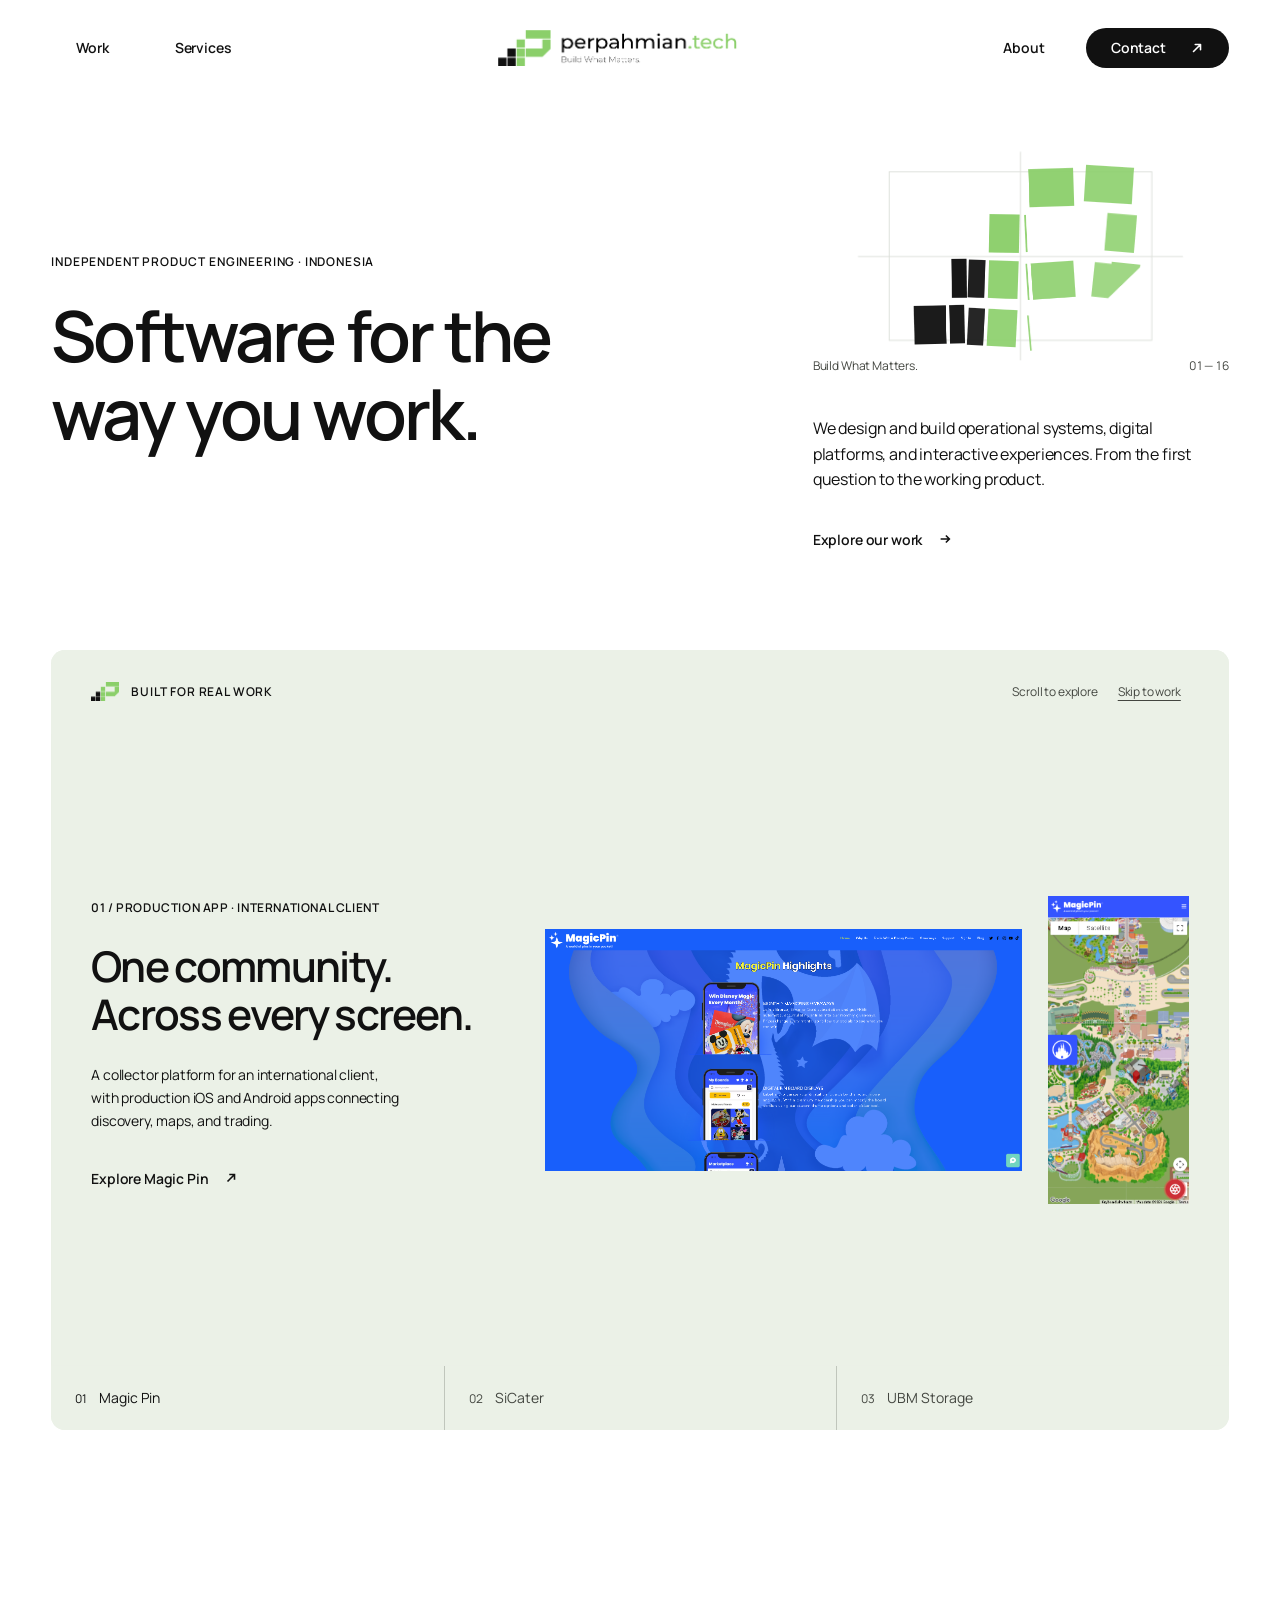
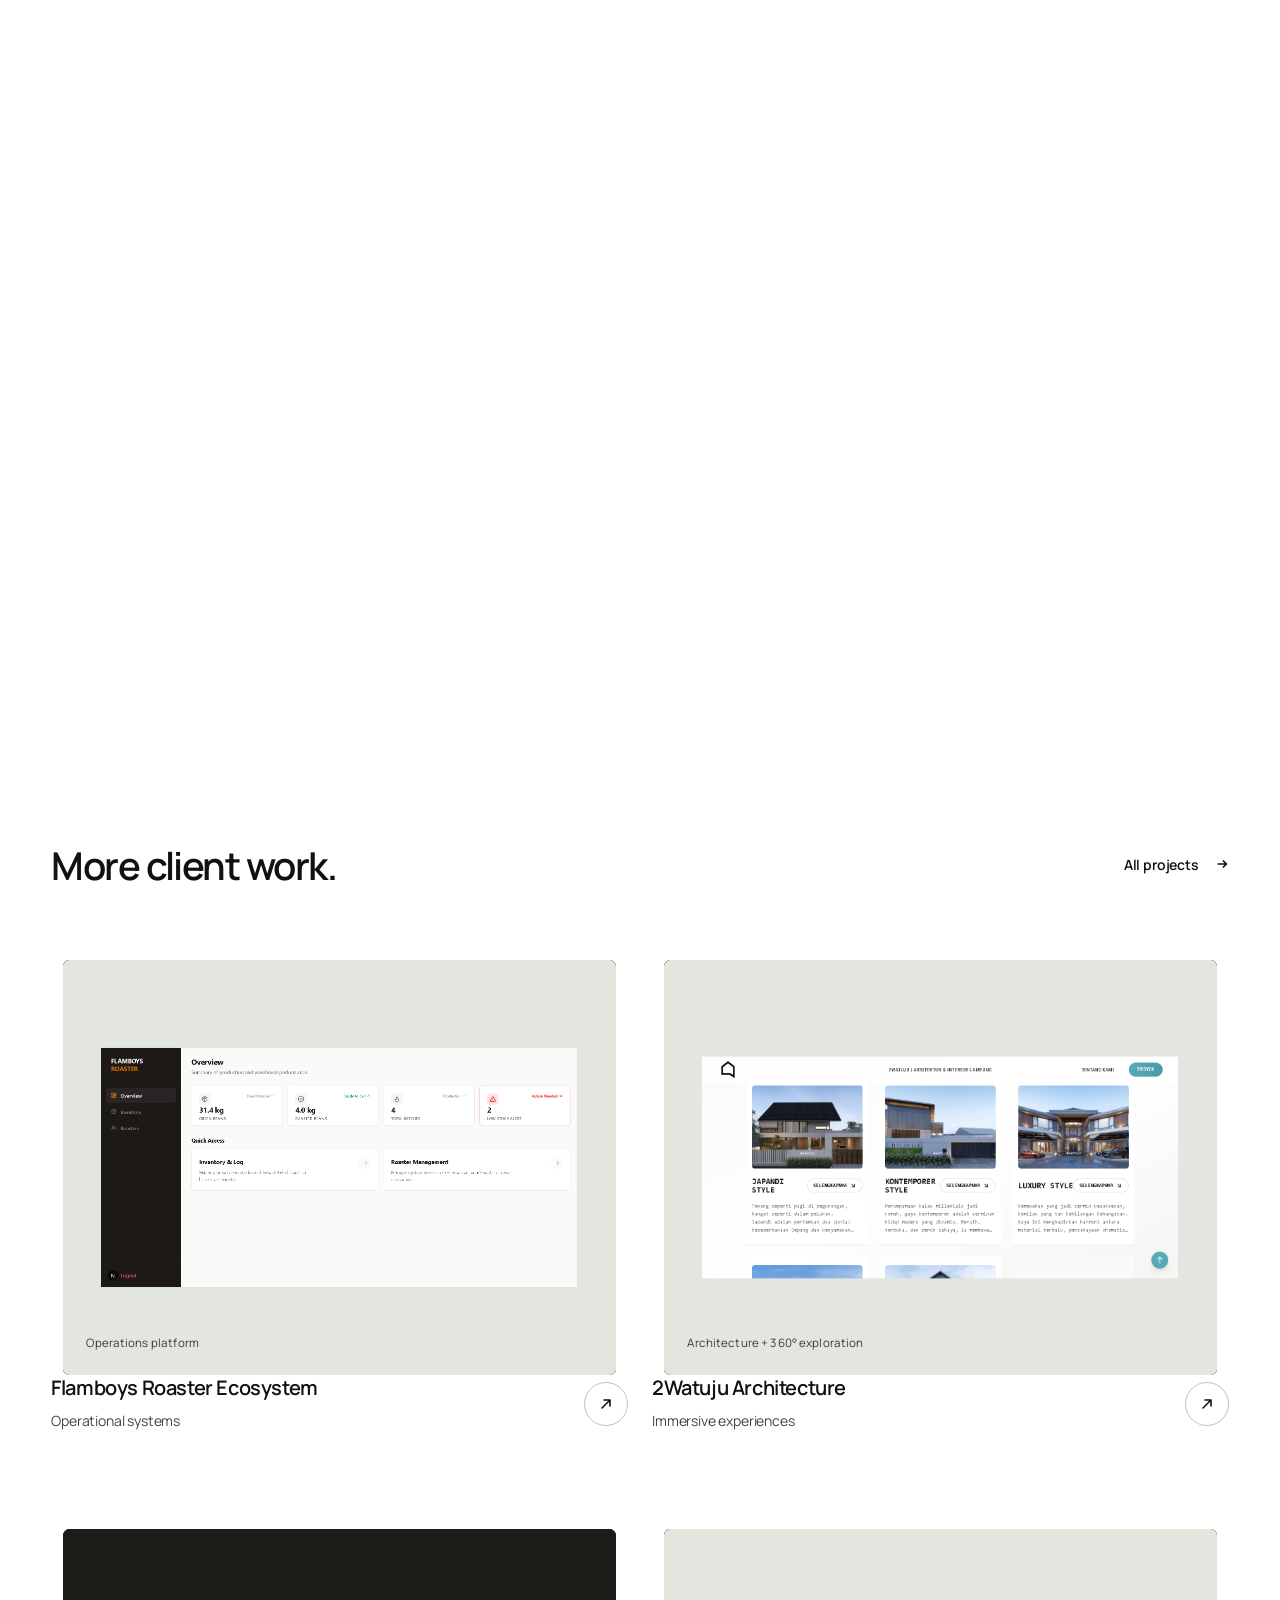
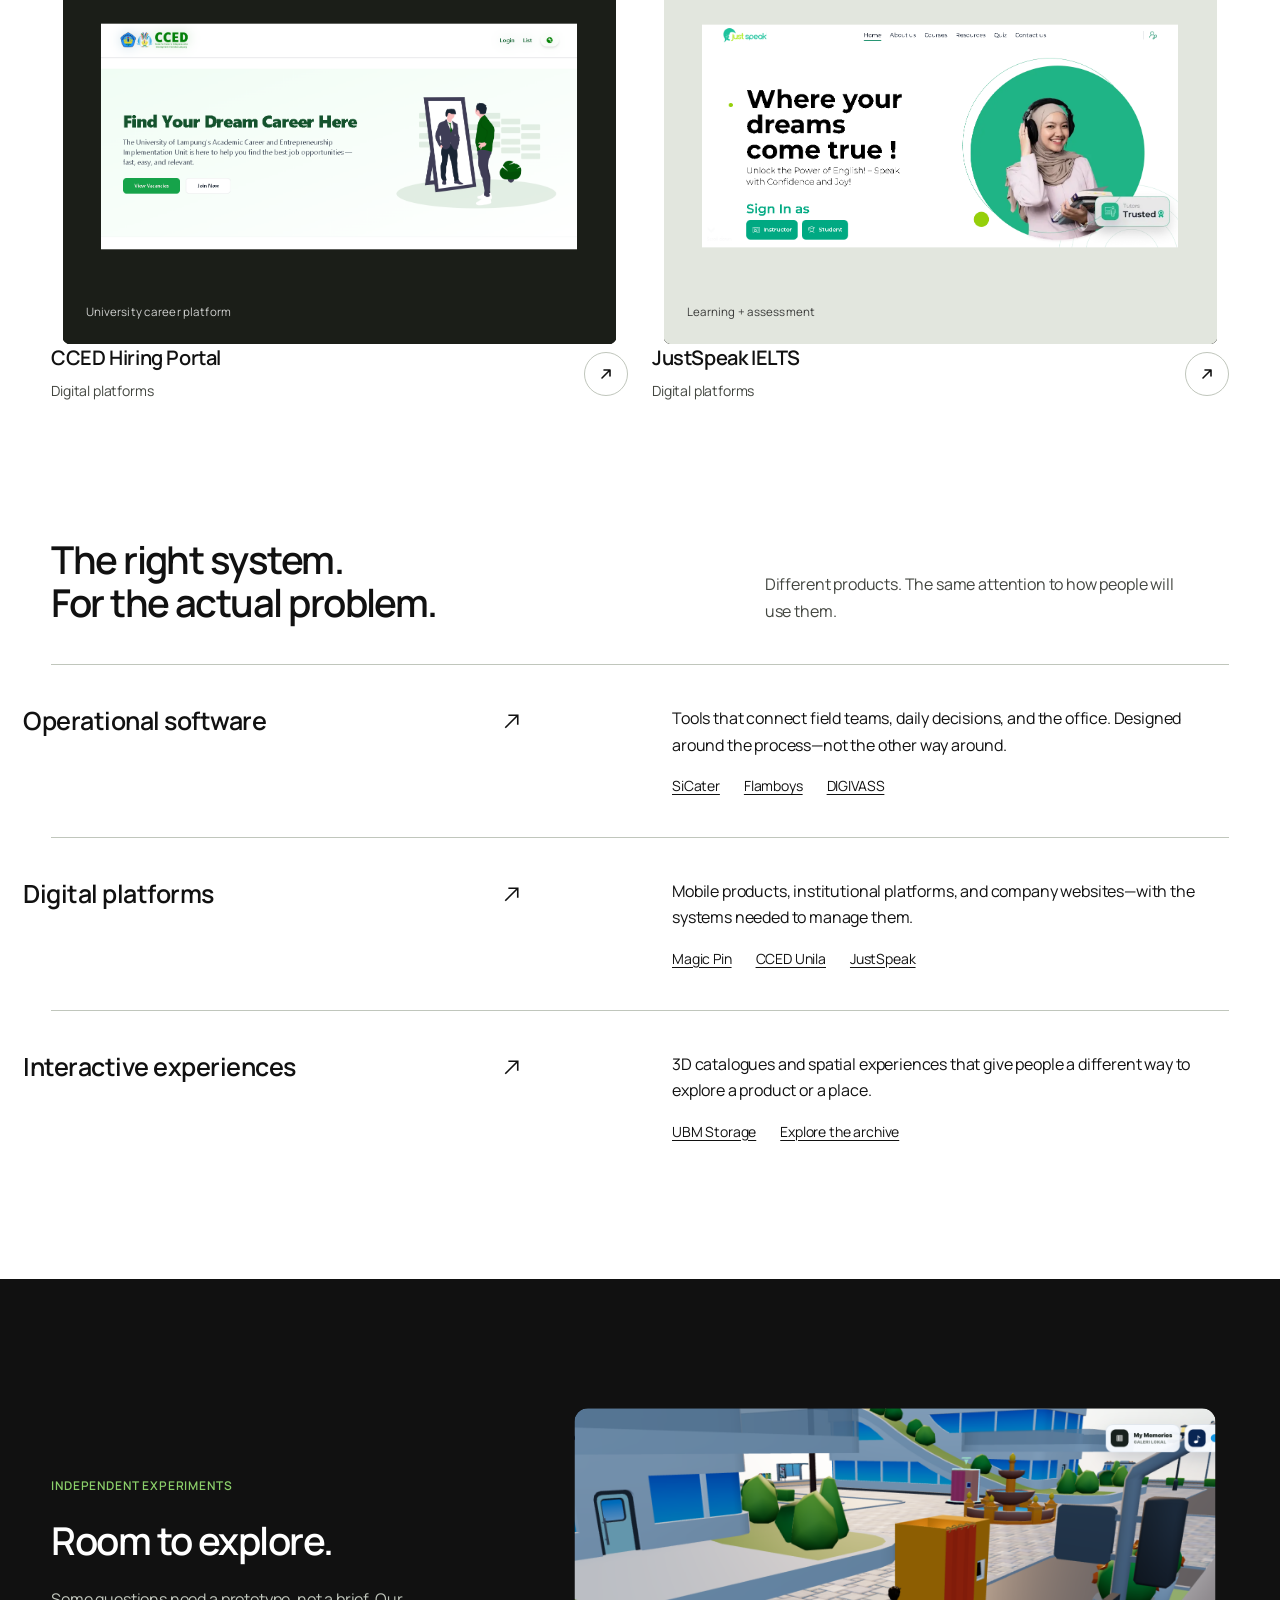
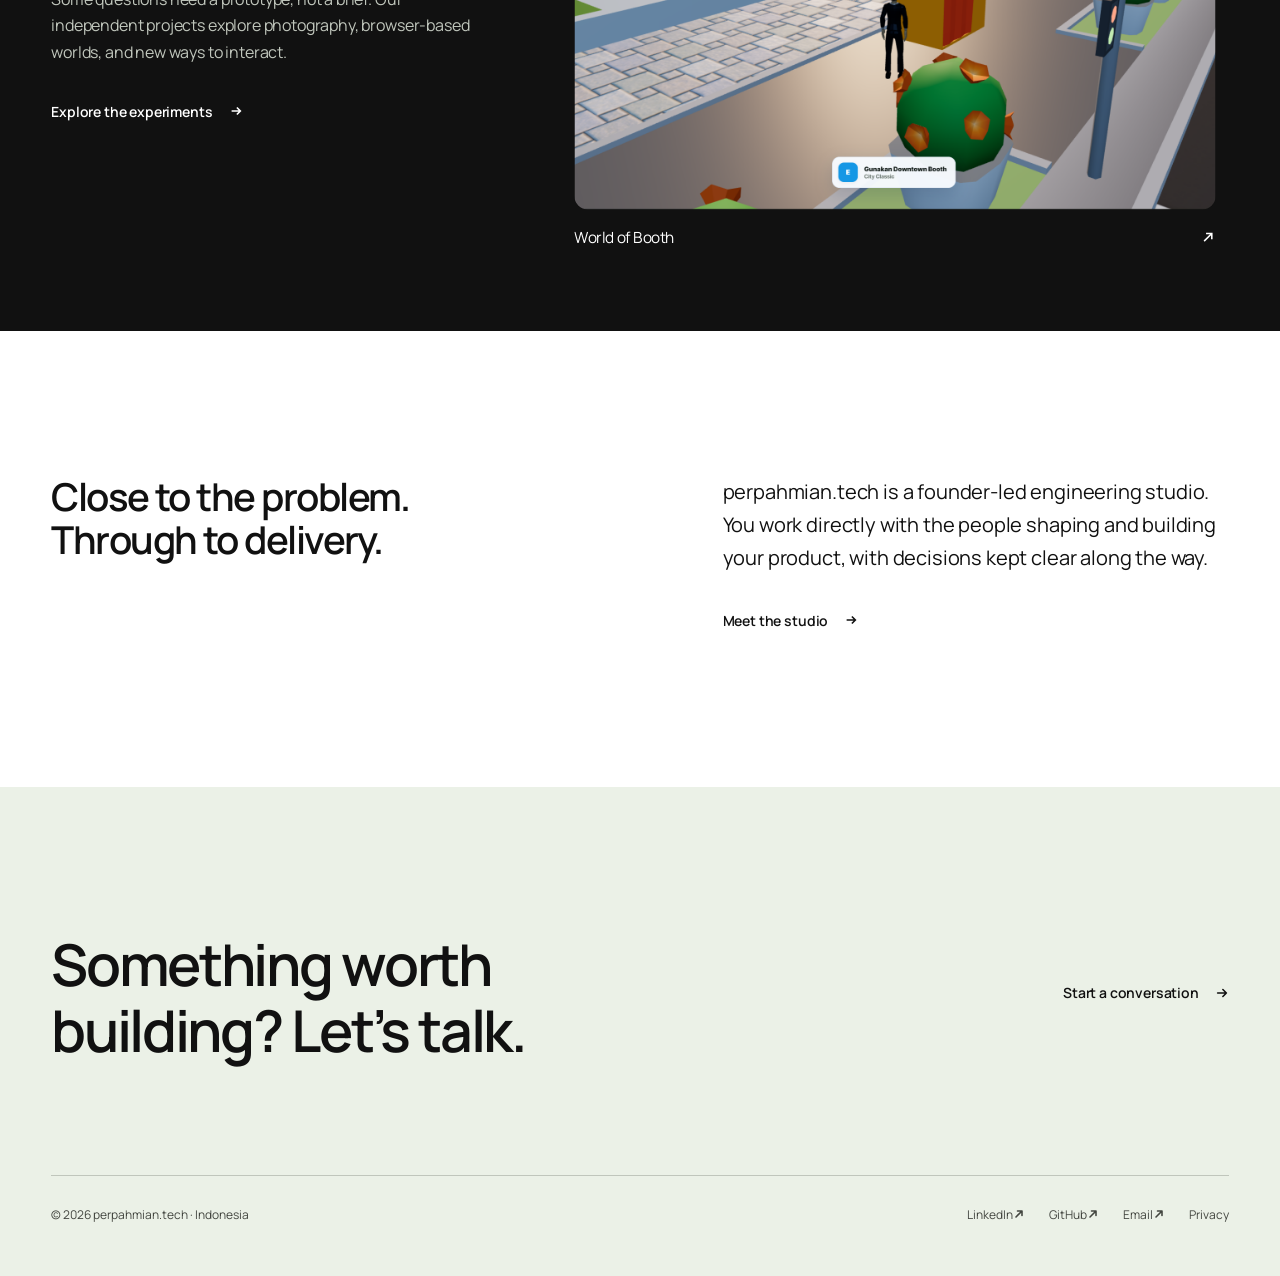
==== commit 448dded0: "revamp" ====
--- a/index.html
+++ b/index.html
@@ -24,10 +24,12 @@
   <link rel="apple-touch-icon" href="image/profile/Logo Icon.png">
   <link rel="preconnect" href="https://fonts.googleapis.com">
   <link rel="preconnect" href="https://fonts.gstatic.com" crossorigin>
-  <link href="https://fonts.googleapis.com/css2?family=Bricolage+Grotesque:opsz,wdth,wght@12..96,75..100,200..800&family=IBM+Plex+Sans:wght@400;600&display=swap" rel="stylesheet">
-  <link rel="stylesheet" href="styles.css?v=20260829f">
-  <script src="projects.js?v=20260829f" defer></script>
-  <script src="script.js?v=20260829f" defer></script>
+  <link href="https://fonts.googleapis.com/css2?family=Manrope:wght@400;500;600;700&display=swap" rel="stylesheet">
+  <link rel="stylesheet" href="styles.css?v=20261015-edit1">
+  <link rel="stylesheet" href="studio.css?v=20261016-links1">
+  <link rel="stylesheet" href="motion-home.css?v=20261014-type1">
+  <script src="projects.js?v=20261016-links1" defer></script>
+  <script src="script.js?v=20261016-links1" defer></script><script src="motion-home.js?v=20261014c" defer></script><script src="studio.js?v=20261014f" defer></script>
   <script type="application/ld+json">
     {
       "@context": "https://schema.org",
@@ -42,85 +44,94 @@
       "description": "Independent product engineering studio building custom operational systems, digital platforms, and immersive experiences."
     }
   </script>
+  <link rel="stylesheet" href="experience.css?v=20261014-type1">
+  <script src="experience.js?v=20261015-edit1" defer></script>
+  <link rel="stylesheet" href="motion-intent.css?v=20261014-intent1">
+  <script src="motion-intent.js?v=20261014-intent1" defer></script>
 </head>
 <body data-page="home">
   <a class="skip-link" href="#main">Skip to content</a>
   <div data-site-header></div>
 
+
   <main id="main">
-    <section class="hero hero--split page-shell" aria-labelledby="hero-title">
-      <div class="hero__copy reveal" style="--i: 0">
-        <p class="availability"><span aria-hidden="true"></span> Independent product engineering studio</p>
-        <h1 id="hero-title">Custom software,<br><span>built around real work.</span></h1>
-        <p class="hero__lede">We design and engineer operational systems, digital platforms, and immersive experiences for teams with specific ways of working.</p>
-        <div class="hero__actions">
-          <a class="button button--ink" href="work.html">Explore the work <svg class="ui-arrow" viewBox="0 0 16 16" aria-hidden="true" focusable="false"><path d="M4 12 12 4M6 4h6v6" fill="none" stroke="currentColor" stroke-width="1.6" stroke-linecap="round" stroke-linejoin="round"/></svg></a>
-          <a class="text-link" href="contact.html">Start a conversation <svg class="ui-arrow" viewBox="0 0 16 16" aria-hidden="true" focusable="false"><path d="M3 8h10M9 4l4 4-4 4" fill="none" stroke="currentColor" stroke-width="1.6" stroke-linecap="round" stroke-linejoin="round"/></svg></a>
-        </div>
+    <section class="studio-hero page-shell">
+      <div class="studio-hero__heading">
+        <p class="studio-label">Independent product engineering · Indonesia</p>
+        <h1>Software for the<br>way you work.</h1>
       </div>
-
-      <a class="hero-proof reveal" style="--i: 1" href="project.html?id=worldofbooth" aria-label="View World of Booth case study" data-hero-showcase>
-        <figure>
-          <img src="image/worldOfBooth/MainMenu.png" width="1600" height="1200" fetchpriority="high" alt="World of Booth immersive 3D experience" data-hero-image>
-          <figcaption>
-            <span>Current selected work · <b data-hero-count>01 / 04</b></span>
-            <strong data-hero-title>World of Booth</strong>
-            <small data-hero-meta>Browser-based 3D experience</small>
-          </figcaption>
-        </figure>
-      </a>
-    </section>
-
-    <section class="capability-line page-shell" aria-label="Capabilities">
-      <p>Strategy</p><span aria-hidden="true">/</span>
-      <p>Product design</p><span aria-hidden="true">/</span>
-      <p>Engineering</p><span aria-hidden="true">/</span>
-      <p>Launch & iteration</p>
-    </section>
-
-    <section class="intro-split page-shell section-pad" aria-labelledby="intro-title">
-      <div>
-        <h2 id="intro-title">One accountable team from problem to product.</h2>
-      </div>
-      <div class="intro-split__body">
-        <p>perpahmian.tech is an independent product engineering studio based in Indonesia. We work directly with organisations and operating teams to define the problem, design the workflow, build the system, and stay through delivery.</p>
-        <p>Our work spans field operations, internal tools, public platforms, mobile products, and immersive 3D—always shaped around the people and process the product must support.</p>
-        <a class="text-link" href="about.html">How we work <svg class="ui-arrow" viewBox="0 0 16 16" aria-hidden="true" focusable="false"><path d="M3 8h10M9 4l4 4-4 4" fill="none" stroke="currentColor" stroke-width="1.6" stroke-linecap="round" stroke-linejoin="round"/></svg></a>
+      <div class="studio-hero__aside">
+        <p>We design and build operational systems, digital platforms, and interactive experiences. From the first question to the working product.</p>
+        <a class="text-link" href="work.html">Explore our work <svg class="ui-arrow" viewBox="0 0 16 16" aria-hidden="true"><path d="M3 8h10M9 4l4 4-4 4" fill="none" stroke="currentColor" stroke-width="1.6"/></svg></a>
       </div>
     </section>
 
-    <section class="evidence-strip page-shell" aria-label="Selected delivery evidence">
-      <div><span>Production</span><strong>Live on iOS & Android</strong></div>
-      <div><span>Field scale</span><strong>Deployed across Lampung</strong></div>
-      <div><span>Environment</span><strong>Public & private teams</strong></div>
-      <div><span>Archive</span><strong>18 documented builds</strong></div>
-    </section>
-
-    <section class="selected-work section-pad" aria-labelledby="selected-title">
-      <div class="section-heading page-shell">
-        <h2 id="selected-title">Selected work</h2>
-        <a class="text-link" href="work.html">Explore the full archive <svg class="ui-arrow" viewBox="0 0 16 16" aria-hidden="true" focusable="false"><path d="M3 8h10M9 4l4 4-4 4" fill="none" stroke="currentColor" stroke-width="1.6" stroke-linecap="round" stroke-linejoin="round"/></svg></a>
+    <section class="showcase page-shell" aria-label="Featured project">
+      <div class="showcase__stage" data-showcase-stage>
+        <div class="showcase__copy">
+          <p class="studio-label" data-showcase-category>Production app · International client</p>
+          <h2 data-showcase-title>Magic Pin</h2>
+          <p data-showcase-description>A collector community connected across the web and production iOS and Android apps.</p>
+          <a class="text-link" href="project.html?id=magicpin" data-showcase-link>Explore Magic Pin <svg class="ui-arrow" viewBox="0 0 16 16" aria-hidden="true"><path d="M3 8h10M9 4l4 4-4 4" fill="none" stroke="currentColor" stroke-width="1.6"/></svg></a>
+        </div>
+        <a class="showcase__visual" href="project.html?id=magicpin" data-showcase-image-link aria-label="View Magic Pin case study">
+          <img src="image/magicpin/DashboardGuest3.png" width="1600" height="1000" fetchpriority="high" alt="Magic Pin web platform and collector features" data-showcase-image>
+        </a>
       </div>
-      <div class="scroll-work page-shell" data-featured-projects></div>
-      <noscript><p class="page-shell">JavaScript is required for the interactive project showcase. The complete archive remains available on the Work page.</p></noscript>
-    </section>
-
-    <section class="services-slice section-pad page-shell" aria-labelledby="services-title">
-      <div class="section-heading section-heading--wide">
-        <h2 id="services-title">Built across the full product surface.</h2>
-        <p>Engage us for a focused build or an end-to-end delivery. Scope stays clear, communication stays direct.</p>
-      </div>
-      <div class="service-rows">
-        <div class="service-row"><span>Product definition</span><small>Discovery · workflow · technical direction</small><a href="services.html#product" aria-label="View product definition service"><svg class="ui-arrow" viewBox="0 0 16 16" aria-hidden="true" focusable="false"><path d="M4 12 12 4M6 4h6v6" fill="none" stroke="currentColor" stroke-width="1.6" stroke-linecap="round" stroke-linejoin="round"/></svg></a></div>
-        <div class="service-row"><span>Web & mobile engineering</span><small>Platforms · apps · dashboards · APIs</small><a href="services.html#engineering" aria-label="View web and mobile engineering service"><svg class="ui-arrow" viewBox="0 0 16 16" aria-hidden="true" focusable="false"><path d="M4 12 12 4M6 4h6v6" fill="none" stroke="currentColor" stroke-width="1.6" stroke-linecap="round" stroke-linejoin="round"/></svg></a></div>
-        <div class="service-row"><span>Operational systems</span><small>Offline-first · data · automation · AI</small><a href="services.html#systems" aria-label="View operational systems service"><svg class="ui-arrow" viewBox="0 0 16 16" aria-hidden="true" focusable="false"><path d="M4 12 12 4M6 4h6v6" fill="none" stroke="currentColor" stroke-width="1.6" stroke-linecap="round" stroke-linejoin="round"/></svg></a></div>
-        <div class="service-row"><span>Immersive web</span><small>WebGL · 3D products · interactive experiences</small><a href="services.html#immersive" aria-label="View immersive web service"><svg class="ui-arrow" viewBox="0 0 16 16" aria-hidden="true" focusable="false"><path d="M4 12 12 4M6 4h6v6" fill="none" stroke="currentColor" stroke-width="1.6" stroke-linecap="round" stroke-linejoin="round"/></svg></a></div>
+      <div class="showcase__controls">
+        <span>In practice</span>
+        <div role="group" aria-label="Choose featured project">
+          <button type="button" data-showcase-select="magicpin" aria-pressed="true">Magic Pin</button>
+          <button type="button" data-showcase-select="sicater" aria-pressed="false">SiCater</button>
+          <button type="button" data-showcase-select="ubmstorage" aria-pressed="false">UBM</button>
+        </div>
+        <span class="showcase__counter" data-showcase-counter aria-live="polite">01 / 03</span>
       </div>
     </section>
 
-    <section class="working-principle page-shell" aria-label="Working principle">
-      <blockquote>“The product should explain itself in use.”</blockquote>
-      <p>That means fewer layers, clearer decisions, and engineering that respects the real operating environment.</p>
+    <section class="studio-selected page-shell section-pad" aria-labelledby="selected-title">
+      <div class="section-heading">
+        <h2 id="selected-title">More client work.</h2>
+        <a class="text-link" href="work.html">All projects <svg class="ui-arrow" viewBox="0 0 16 16" aria-hidden="true"><path d="M3 8h10M9 4l4 4-4 4" fill="none" stroke="currentColor" stroke-width="1.6"/></svg></a>
+      </div>
+      <div class="editorial-projects" data-editorial-projects></div>
+      <noscript><p><a class="text-link" href="project.html?id=sicater">Explore SiCater</a> · <a class="text-link" href="project.html?id=magicpin">Explore Magic Pin</a></p></noscript>
+    </section>
+
+    <section class="studio-capabilities page-shell" aria-labelledby="capabilities-title">
+      <div class="section-heading section-heading--wide">
+        <h2 id="capabilities-title">The right system.<br>For the actual problem.</h2>
+        <p>Different products. The same attention to how people will use them.</p>
+      </div>
+      <div class="capability-editorial">
+        <article>
+          <h3><a href="services.html#systems">Operational software <svg class="ui-arrow" viewBox="0 0 16 16" aria-hidden="true"><path d="M4 12 12 4M6 4h6v6" fill="none" stroke="currentColor" stroke-width="1.6"/></svg></a></h3>
+          <p>Tools that connect field teams, daily decisions, and the office. Designed around the process—not the other way around.</p>
+          <div class="capability-evidence"><a href="project.html?id=sicater">SiCater</a><a href="project.html?id=flamboys">Flamboys</a><a href="project.html?id=digivass">DIGIVASS</a></div>
+        </article>
+        <article>
+          <h3><a href="services.html#engineering">Digital platforms <svg class="ui-arrow" viewBox="0 0 16 16" aria-hidden="true"><path d="M4 12 12 4M6 4h6v6" fill="none" stroke="currentColor" stroke-width="1.6"/></svg></a></h3>
+          <p>Mobile products, institutional platforms, and company websites—with the systems needed to manage them.</p>
+          <div class="capability-evidence"><a href="project.html?id=magicpin">Magic Pin</a><a href="project.html?id=cced">CCED Unila</a><a href="project.html?id=justspeak">JustSpeak</a></div>
+        </article>
+        <article>
+          <h3><a href="services.html#immersive">Interactive experiences <svg class="ui-arrow" viewBox="0 0 16 16" aria-hidden="true"><path d="M4 12 12 4M6 4h6v6" fill="none" stroke="currentColor" stroke-width="1.6"/></svg></a></h3>
+          <p>3D catalogues and spatial experiences that give people a different way to explore a product or a place.</p>
+          <div class="capability-evidence"><a href="project.html?id=ubmstorage">UBM Storage</a><a href="work.html">Explore the archive</a></div>
+        </article>
+      </div>
+    </section>
+
+    <section class="studio-lab" aria-labelledby="lab-title">
+      <div class="page-shell studio-lab__inner">
+        <div class="studio-lab__copy"><p class="studio-label">Independent experiments</p><h2 id="lab-title">Room to explore.</h2><p>Some questions need a prototype, not a brief. Our independent projects explore photography, browser-based worlds, and new ways to interact.</p><a class="text-link" href="work.html?filter=rd">Explore the experiments <svg class="ui-arrow" viewBox="0 0 16 16" aria-hidden="true"><path d="M3 8h10M9 4l4 4-4 4" fill="none" stroke="currentColor" stroke-width="1.6"/></svg></a></div>
+        <a class="studio-lab__visual" href="project.html?id=worldofbooth"><img src="image/worldOfBooth/Gameplay1.png" width="1600" height="900" loading="lazy" alt="Explore the 3D city in World of Booth"><span>World of Booth <svg class="ui-arrow" viewBox="0 0 16 16" aria-hidden="true"><path d="M4 12 12 4M6 4h6v6" fill="none" stroke="currentColor" stroke-width="1.6"/></svg></span></a>
+      </div>
+    </section>
+
+    <section class="studio-note page-shell">
+      <h2>Close to the problem.<br>Through to delivery.</h2>
+      <div><p>perpahmian.tech is a founder-led engineering studio. You work directly with the people shaping and building your product, with decisions kept clear along the way.</p><a class="text-link" href="about.html">Meet the studio <svg class="ui-arrow" viewBox="0 0 16 16" aria-hidden="true"><path d="M3 8h10M9 4l4 4-4 4" fill="none" stroke="currentColor" stroke-width="1.6"/></svg></a></div>
     </section>
   </main>
 
--- a/styles.css
+++ b/styles.css
@@ -1,12 +1,12 @@
 /* Hallmark · pre-emit critique: P5 H5 E4 S5 R5 V5
  * Hallmark · genre: modern-minimal · macrostructure: Split Studio (Work: Portfolio Grid) · H2 Split Diptych
  * theme: custom · vibe: "technical restraint, accountable, quietly exact" · paper: oklch(98% 0.008 132) · accent: oklch(80% 0.14 132)
- * display: Bricolage Grotesque · body: IBM Plex Sans · axes: light / geometric-sans / chromatic-green ~132°
+ * typography: Manrope 400/500/600/700; current route calibration lives in studio.css
  * enrichment: real project screenshots · nav: N9 Edge-aligned + menu · footer: Ft5 Statement
  * motion: hero-settle · deliberate-hover · studied: no · context: inferred · v1.1.0
  * contrast: pass (40–41) · slop: pass (42–49) · mobile: pass (34, 49–57) · icons: pass (30)
  */
-@import url("tokens.css");
+@import url("tokens.css?v=20261014-type1");
 
 *,
 *::before,
@@ -1460,7 +1460,7 @@
 
 @media (hover: hover) and (pointer: fine) {
   .menu-toggle:hover,
-  .filter:hover {
+  .filter:not(.is-active):not([data-state="success"]):hover {
     background: var(--color-paper-2);
   }
 
--- a/studio.css
+++ b/studio.css
@@ -0,0 +1,363 @@
+/* Brand-led engineering studio. The geometric logo guides the type system.
+   One sans family, calibrated optical sizes and shared rhythm across every route. */
+html, body { overflow-x: clip; }
+body { min-width: 0; background: var(--color-paper); color: var(--color-ink); line-height: 1.65; letter-spacing: -.01em; }
+.has-js body, .has-js body.is-page-leaving { opacity: 1; transform: none; }
+h1, h2 { font-family: var(--font-display); font-weight: var(--weight-display); font-style: normal; letter-spacing: -.04em; line-height: 1.12; overflow-wrap: normal; min-width: 0; text-wrap: balance; }
+h3, h4 { font-family: var(--font-body); font-weight: 600; letter-spacing: -.02em; line-height: 1.3; text-wrap: balance; }
+p { text-wrap: pretty; }
+button, a, input, textarea { -webkit-tap-highlight-color: transparent; }
+a:focus-visible, button:focus-visible, input:focus-visible, textarea:focus-visible { outline: 2px solid var(--color-focus); outline-offset: 5px; }
+a:active, button:active { opacity: .7; }
+button:disabled { cursor: not-allowed; opacity: .5; }
+.page-shell { max-width: var(--content-max); }
+.section-pad { padding-block: var(--space-3xl); }
+.site-header { border-bottom: 0; }
+.site-header__inner { max-width: var(--content-max); margin-inline: auto; min-height: 6rem; padding-inline: var(--page-gutter); }
+.site-logo { width: 15rem; }
+.site-logo img { width: 100%; }
+.desktop-nav { display: flex; align-items: center; gap: var(--space-xs); }
+.desktop-nav a { display: inline-flex; align-items: center; gap: var(--space-lg); padding: var(--space-sm) var(--space-lg); border: 1px solid transparent; border-radius: var(--radius-pill); font-size: var(--text-sm); line-height: 1; }
+.desktop-nav a:hover, .desktop-nav a[aria-current] { border-color: var(--color-rule); }
+.desktop-nav a:last-child { background: var(--color-ink); color: var(--color-paper); }
+.menu-toggle { display: none; }
+.site-menu__nav a { font-family: var(--font-display); font-weight: 600; font-size: clamp(2rem, 5.5vw, 4.5rem); letter-spacing: -.035em; line-height: 1.15; }
+.site-menu__nav a span { font-family: var(--font-body); }
+.text-link { font-family: var(--font-body); font-size: var(--text-sm); font-weight: 600; gap: var(--space-md); padding-block: var(--space-sm); line-height: 1.5; }
+.text-link:hover .ui-arrow, .button:hover .ui-arrow { transform: none; }
+.text-link:hover { border-color: var(--color-ink); }
+.studio-label { font-size: var(--text-xs); font-weight: 600; letter-spacing: .07em; text-transform: uppercase; line-height: 1.6; }
+.studio-hero { display: grid; grid-template-columns: 1.5fr 1fr; align-items: end; gap: var(--space-2xl); padding-block: var(--space-3xl); }
+.studio-hero h1 { margin-top: var(--space-lg); font-size: var(--type-hero); }
+.studio-hero__aside { max-width: 26rem; padding-bottom: var(--space-xs); justify-self: end; }
+.studio-hero__aside p { font-size: var(--text-md); line-height: 1.6; margin-bottom: var(--space-lg); }
+.showcase__stage { display: grid; grid-template-columns: minmax(0, .85fr) minmax(0, 1.4fr); align-items: center; gap: var(--space-xl); background: var(--color-paper-2); border-radius: var(--radius-lg); padding: var(--space-2xl); min-height: 31rem; overflow: hidden; }
+.showcase__copy { max-width: 24rem; }
+.showcase__copy h2 { font-size: var(--type-section); margin-block: var(--space-lg); }
+.showcase__copy > p:not(.studio-label) { margin-bottom: var(--space-lg); }
+.showcase__visual { display: flex; align-items: center; justify-content: center; aspect-ratio: 4 / 3; min-width: 0; }
+.showcase__visual img { width: 100%; height: 100%; object-fit: contain; border-radius: var(--radius-sm); }
+.showcase__controls { display: flex; align-items: center; justify-content: space-between; gap: var(--space-lg); padding-block: var(--space-lg); border-bottom: 1px solid var(--color-rule); font-size: var(--text-sm); }
+.showcase__controls > div { display: flex; align-items: center; gap: var(--space-xs); }
+.showcase__controls button { background: none; color: var(--color-muted); border: 1px solid transparent; border-radius: var(--radius-pill); padding: var(--space-sm) var(--space-lg); cursor: pointer; font: inherit; line-height: 1; min-height: 44px; }
+.showcase__controls button:hover { border-color: var(--color-rule); }
+.showcase__controls button[aria-pressed="true"] { background: var(--color-ink); color: var(--color-paper); }
+.showcase__counter { font-variant-numeric: tabular-nums; }
+.section-heading { align-items: end; margin-bottom: var(--space-xl); }
+.section-heading h2 { font-size: var(--type-section); max-width: 23ch; }
+.section-heading--wide { grid-template-columns: 1.4fr 1fr; gap: var(--space-2xl); }
+.section-heading--wide p { max-width: 44ch; }
+.editorial-projects, .project-grid__inner { display: grid; grid-template-columns: repeat(2, minmax(0, 1fr)); gap: var(--space-2xl) var(--space-lg); }
+.editorial-card { min-width: 0; }
+.editorial-card__media { background: var(--color-paper-2); aspect-ratio: 4 / 3; border-radius: var(--radius-md); overflow: hidden; display: flex; align-items: center; justify-content: center; padding: var(--space-xl); }
+.editorial-card__media img { width: 100%; height: 100%; object-fit: contain; transition: transform var(--dur-long) var(--ease-out); }
+.editorial-card a:hover img { transform: scale(1.025); }
+.editorial-card__caption { display: flex; align-items: start; justify-content: space-between; gap: var(--space-lg); padding-top: var(--space-lg); }
+.editorial-card h3 { font-size: var(--text-md); margin: 0 0 var(--space-xs); }
+.editorial-card p { font-size: var(--text-sm); color: var(--color-muted); }
+.editorial-card .ui-arrow { flex-shrink: 0; margin-top: var(--space-2xs); }
+.studio-capabilities { padding-block: var(--space-xl) var(--space-3xl); }
+.capability-editorial article { display: grid; grid-template-columns: 1fr 1fr; gap: var(--space-md) var(--space-2xl); padding-block: var(--space-xl); border-top: 1px solid var(--color-rule); }
+.capability-editorial h3 { grid-row: span 2; font-size: var(--text-lg); }
+.capability-editorial h3 a { display: flex; align-items: center; justify-content: space-between; gap: var(--space-lg); max-width: 90%; }
+.capability-editorial article > p { max-width: 54ch; }
+.capability-evidence { display: flex; align-items: center; gap: var(--space-lg); flex-wrap: wrap; font-size: var(--text-sm); }
+.capability-evidence a { text-decoration: underline; text-underline-offset: 3px; }
+.studio-lab { background: var(--color-ink); color: var(--color-paper); }
+.studio-lab__inner { display: grid; grid-template-columns: minmax(0, .8fr) minmax(0, 1.2fr); align-items: center; gap: var(--space-2xl); padding-block: var(--space-3xl); }
+.studio-lab__copy h2 { font-size: var(--type-section); margin-block: var(--space-lg); }
+.studio-lab__copy p:not(.studio-label) { max-width: 43ch; margin-bottom: var(--space-lg); color: var(--color-rule); }
+.studio-lab .studio-label { color: var(--color-accent); }
+.studio-lab__visual img { width: 100%; aspect-ratio: 16 / 10; object-fit: cover; border-radius: var(--radius-md); }
+.studio-lab__visual span { display: flex; justify-content: space-between; align-items: center; padding-top: var(--space-md); }
+.studio-note { display: grid; grid-template-columns: 1.2fr 1fr; gap: var(--space-2xl); padding-block: var(--space-4xl); }
+.studio-note h2 { font-size: var(--type-section); }
+.studio-note p { max-width: 52ch; margin-bottom: var(--space-lg); font-size: var(--text-md); }
+.site-footer { background: var(--color-paper-2); color: var(--color-ink); padding-block: var(--space-3xl) var(--space-xl); }
+.site-footer__inner { max-width: var(--content-max); }
+.site-footer__statement { font-family: var(--font-display); font-weight: 600; font-size: var(--type-statement); letter-spacing: -.04em; line-height: 1.15; max-width: 21ch; text-wrap: balance; }
+.site-footer__statement span { color: var(--color-ink); }
+.site-footer__meta { border-color: var(--color-rule); margin-top: var(--space-3xl); color: var(--color-muted); }
+.site-footer__links { gap: var(--space-lg); }
+.page-intro { padding-block: var(--space-3xl); grid-template-columns: 1.3fr 1fr; align-items: end; gap: var(--space-2xl); }
+.page-intro h1 { max-width: 21ch; font-size: var(--type-page); }
+.page-intro p { max-width: 48ch; }
+.project-grid { padding-bottom: var(--space-3xl); }
+.work-group { margin: 0; padding-block: var(--space-xl) var(--space-2xl); gap: var(--space-lg); }
+.work-group__heading { border: 0; padding-bottom: var(--space-lg); }
+.work-group__heading h2 { font-size: clamp(1.65rem, 2.3vw, 2.25rem); }
+.project-card { margin-top: 0 !important; }
+.project-card__media { aspect-ratio: 1; border-radius: var(--radius-md); }
+.project-card__media img { object-fit: contain; height: 100%; aspect-ratio: 1; }
+.project-card__body h3 { font-size: var(--text-md); }
+.project-card__body > p:not(.project-card__workstream) { display: none; }
+.project-card__meta { font-size: var(--text-xs); }
+.project-card__workstream { font-size: var(--text-sm); margin-top: 0; }
+.project-card__media-action { display: none; }
+.project-card__link:hover .project-card__arrow { transform: none; }
+.work-proof { margin-bottom: var(--space-2xl); }
+.filter { min-height: 44px; }
+.case-hero__copy .case-link-note { font-size: var(--text-sm); color: var(--color-muted); margin-top: var(--space-sm); }
+.case-public-links { display: flex; flex-wrap: wrap; align-items: center; gap: var(--space-sm) var(--space-lg); }
+.case-public-links .case-store-link { min-height: 44px; padding-block: var(--space-sm); }
+@media (max-width: 600px) {
+  .case-public-links--stores > .button { flex-basis: 100%; justify-content: space-between; }
+}
+.project-gallery figure figcaption { display: flex; align-items: baseline; gap: var(--space-sm); line-height: 1.6; }
+.gallery-view-number { color: var(--color-accent-dark); font-size: var(--text-xs); font-variant-numeric: tabular-nums; flex: 0 0 auto; }
+.service-progress { display: none; }
+.service-detail__row { padding-block: var(--space-2xl); grid-template-columns: minmax(0, 1fr) minmax(0, 1fr); gap: var(--space-2xl); align-items: start; }
+/* Keep legacy scroll-state resets separate from layout specificity. */
+.service-detail__row[data-service-step] { opacity: 1; transform: none; }
+.service-detail__row h2 { font-size: var(--type-section); max-width: 18ch; }
+.service-detail__row > div:first-child > p { margin-top: 0; max-width: 50ch; }
+.service-detail__row > div:first-child { gap: var(--space-lg); }
+.service-detail__row ul { margin-top: 0; }
+.service-index { display: none; }
+.service-detail__row > .service-proof { display: grid; grid-template-columns: repeat(2, minmax(0, 1fr)); gap: var(--space-md); align-items: start; color: var(--color-ink); }
+.service-proof > a { min-width: 0; }
+.service-proof h3 { overflow-wrap: normal; }
+.service-proof img { aspect-ratio: 1; width: 100%; object-fit: contain; background: var(--color-ink); border-radius: var(--radius-sm); margin-bottom: var(--space-md); }
+.service-proof h3 { font-size: var(--text-base); }
+.service-proof p { font-size: var(--text-sm); color: var(--color-muted); margin-top: var(--space-xs); }
+.engagement-grid article, .process-list li { background: transparent; border-radius: 0; box-shadow: none; }
+.engagement-grid h3, .process-list h3, .principle-list h3 { font-size: var(--text-md); }
+.about-hero { display: grid; grid-template-columns: minmax(0, 1.6fr) minmax(0, .6fr); gap: var(--space-2xl); min-height: 0; align-items: center; padding-block: var(--space-3xl); }
+.about-hero > div:last-child { gap: 0; }
+.work-proof strong { font-family: var(--font-body); font-size: var(--text-base); font-weight: 400; }
+.project-card__meta span { color: var(--color-muted); }
+.about-hero > div:last-child { grid-column: 1; grid-row: 1; }
+.about-hero h1 { font-size: var(--type-page); max-width: 22ch; }
+.about-hero p { max-width: 48ch; margin-top: var(--space-xl); }
+.about-mark { grid-column: 2; grid-row: 1; background: var(--color-paper-2); border-radius: var(--radius-md); min-height: 0; aspect-ratio: 1; }
+.about-mark img { max-width: 45%; }
+.about-story h2, .founder-profile h2 { font-size: var(--type-section); }
+.about-story__lead { font-family: var(--font-display); font-weight: 500; font-size: clamp(1.35rem, 2.3vw, 2rem); line-height: 1.45; letter-spacing: -.025em; }
+.founder-profile { border-block: 1px solid var(--color-rule); }
+.founder-profile__identity h2 { max-width: none; font-size: var(--type-section); }
+.founder-profile__role { max-width: none; font-family: var(--font-body); font-size: var(--text-base); font-weight: 400; line-height: 1.5; letter-spacing: 0; }
+.profile-strip { background: var(--color-paper-2); color: var(--color-ink); border-radius: var(--radius-md); padding-block: var(--space-xl); margin-block: 0 var(--space-3xl); }
+.profile-strip dd { font-family: var(--font-body); font-size: clamp(1rem, 1.4vw, 1.25rem); font-weight: 600; line-height: 1.45; letter-spacing: -.015em; }
+.profile-strip dt { color: var(--color-muted); }
+.contact-layout { padding-block: var(--space-3xl); gap: var(--space-3xl); }
+.contact-copy h1 { font-size: var(--type-page); max-width: 18ch; }
+.contact-copy > p { max-width: 46ch; }
+.contact-form { background: var(--color-paper); padding: 0; border-radius: 0; }
+.contact-form input, .contact-form textarea { background: var(--color-paper-2); border-color: var(--color-rule); border-radius: var(--radius-xs); }
+.contact-form textarea { min-height: 12rem; }
+.contact-form button { font-weight: 600; }
+.case-hero { display: block; padding-block: var(--space-2xl) 0; }
+.case-hero__copy { max-width: 60rem; margin: 0 auto var(--space-2xl); }
+.case-hero h1 { font-size: var(--type-page); max-width: none; }
+.case-hero__summary { max-width: 54ch; }
+.case-hero__media { background: var(--color-paper-2); border-radius: var(--radius-md); aspect-ratio: 16 / 9; padding: var(--space-xl); }
+.case-hero__media img { width: 100%; height: 100%; min-height: 0; object-fit: contain; border-radius: var(--radius-xs); }
+.case-story__intro h2 { font-size: var(--type-section); }
+.case-narrative h3 { font-size: var(--text-md); }
+.case-narrative p { max-width: 65ch; }
+.case-implementation { display: grid; grid-template-columns: minmax(0, 1fr) minmax(0, 1.5fr); gap: var(--space-2xl); padding-block: 0 var(--space-2xl); }
+.case-implementation__heading h2 { font-size: var(--type-section); max-width: 15ch; }
+.case-implementation__heading > p:last-child { max-width: 32ch; color: var(--color-muted); margin-top: var(--space-md); }
+.case-decisions { list-style: none; padding: 0; margin: 0; }
+.case-decisions li { display: grid; grid-template-columns: 2rem minmax(0, 1fr); gap: var(--space-md); border-top: var(--rule-hair) solid var(--color-rule); padding-block: var(--space-lg); }
+.case-decision-number { font-size: var(--text-xs); line-height: 2; color: var(--color-accent-dark); font-variant-numeric: tabular-nums; }
+.case-decisions h3 { font-size: var(--text-md); }
+.case-decisions p { max-width: 58ch; margin-block: var(--space-sm) var(--space-md); color: var(--color-muted); }
+.case-decisions .text-link { font-size: var(--text-sm); min-height: 44px; align-items: center; }
+.case-delivery-note { max-width: 65ch; color: var(--color-muted); font-size: var(--text-sm); }
+.project-gallery figure[id] { scroll-margin-top: var(--space-xl); }
+.project-gallery figure:target { outline: 2px solid var(--color-accent-dark); outline-offset: 6px; border-radius: var(--radius-xs); }
+@media (max-width: 767px) {
+  .case-implementation { grid-template-columns: minmax(0, 1fr); gap: var(--space-lg); }
+}
+.case-facts dd, .case-evidence strong { font-family: var(--font-body); font-weight: 400; }
+.project-gallery { gap: var(--space-xl) var(--space-lg); padding-bottom: var(--space-2xl); align-items: start; }
+.project-gallery figure, .project-gallery figure:nth-child(3n + 1) { min-width: 0; grid-column: auto; }
+.project-gallery__media { display: flex; align-items: center; justify-content: center; aspect-ratio: 4 / 3; padding: var(--space-md); background: var(--color-paper-2); border-radius: var(--radius-sm); overflow: hidden; }
+.project-gallery__media img { width: 100%; height: 100%; min-height: 0; object-fit: contain; border-radius: 0; background: transparent; }
+.project-gallery figcaption { overflow-wrap: anywhere; font-size: var(--text-xs); padding-top: var(--space-sm); }
+.next-project__name { font-family: var(--font-display); font-weight: 600; }
+.reveal { animation: none; opacity: 1; transform: none; }
+/* Small type is part of the same brand system, not a separate display style. */
+.desktop-nav a, .menu-toggle, .filter, .button { font-weight: 600; letter-spacing: -.01em; }
+.field label { font-weight: 600; font-size: var(--text-sm); line-height: 1.5; }
+.contact-form input, .contact-form textarea { font-size: 1rem; line-height: 1.6; }
+.field__hint, .field__error, .form-note { font-size: var(--text-sm); line-height: 1.6; }
+.project-card__meta, .case-meta, .site-footer__meta, .project-gallery figcaption { letter-spacing: 0; line-height: 1.6; }
+.case-facts dt, .case-evidence dt, .profile-strip dt { font-size: var(--text-xs); letter-spacing: .04em; line-height: 1.6; }
+.case-facts dd, .case-evidence strong { font-weight: 500; line-height: 1.5; }
+.showcase__counter, .case-chapter-marker, .project-card__meta, .profile-strip { font-variant-numeric: tabular-nums; }
+.next-project a { font-size: var(--type-section); line-height: 1.25; white-space: normal; }
+.next-project__name { overflow: visible; overflow-wrap: anywhere; }
+.legal-copy h2 { font-size: clamp(1.35rem, 2vw, 1.75rem); line-height: 1.3; margin-bottom: var(--space-md); }
+.not-found h1 { font-size: var(--type-page); max-width: 22ch; }
+.not-found .eyebrow { font-weight: 600; letter-spacing: .06em; }
+@media (min-width: 60rem) {
+  .site-header__inner { display: grid; grid-template-columns: auto auto 1fr auto auto; gap: var(--space-md); }
+  .site-logo { grid-column: 3; grid-row: 1; justify-self: center; }
+  .desktop-nav { display: contents; }
+  .desktop-nav a { grid-row: 1; }
+  .desktop-nav a:nth-child(1) { grid-column: 1; }
+  .desktop-nav a:nth-child(2) { grid-column: 2; }
+  .desktop-nav a:nth-child(3) { grid-column: 4; }
+  .desktop-nav a:nth-child(4) { grid-column: 5; }
+  .studio-hero__heading { animation: studio-entry 650ms var(--ease-out) both; }
+  .studio-hero__aside { animation: studio-entry 650ms 100ms var(--ease-out) both; }
+}
+@keyframes studio-entry { from { opacity: 0; transform: translateY(16px); } to { opacity: 1; transform: none; } }
+@media (max-width: 59.99rem) {
+  .site-header__inner { min-height: 5rem; }
+  .site-logo { width: 12rem; }
+  .desktop-nav { display: none; }
+  .menu-toggle { display: inline-flex; }
+  .studio-hero { grid-template-columns: 1fr; gap: var(--space-xl); padding-block: var(--space-2xl); }
+  .studio-hero__aside { justify-self: start; max-width: 42rem; }
+  .studio-hero__aside p { max-width: 50ch; font-size: var(--text-base); }
+  .showcase__stage { padding: var(--space-xl); grid-template-columns: minmax(0, .9fr) minmax(0, 1.1fr); min-height: 25rem; gap: var(--space-lg); }
+  .showcase__copy h2 { font-size: var(--text-3xl); }
+  .showcase__copy > p:not(.studio-label) { font-size: var(--text-sm); }
+  .studio-note, .studio-lab__inner { gap: var(--space-xl); padding-block: var(--space-2xl); }
+  .page-intro { grid-template-columns: 1fr; gap: var(--space-xl); padding-block: var(--space-2xl); }
+  .service-detail__row { grid-template-columns: minmax(0, 1fr); gap: var(--space-xl); }
+  .contact-layout { padding-block: var(--space-2xl); }
+  .about-story, .founder-profile { gap: var(--space-xl); }
+}
+@media (max-width: 39.99rem) {
+  .site-logo { width: 10.5rem; }
+  .section-pad { padding-block: var(--space-2xl); }
+  .studio-hero h1 { font-size: var(--type-hero); }
+  .studio-label { font-size: var(--text-xs); }
+  .showcase__stage { display: flex; flex-direction: column; align-items: stretch; padding: var(--space-lg); min-height: 0; gap: var(--space-lg); }
+  .showcase__copy { max-width: none; min-height: 18rem; }
+  .showcase__copy h2 { font-size: var(--text-2xl); min-height: 3.1em; margin-block: var(--space-md); }
+  .showcase__copy > p:not(.studio-label) { min-height: 4.5em; }
+  .showcase__visual { aspect-ratio: 4 / 3; width: 100%; }
+  .showcase__controls { gap: var(--space-xs); }
+  .showcase__controls > span:first-child { display: none; }
+  .showcase__controls button { padding-inline: var(--space-sm); }
+  .showcase__counter { font-size: var(--text-xs); white-space: nowrap; }
+  .section-heading, .section-heading--wide { display: flex; align-items: start; flex-direction: column; gap: var(--space-lg); }
+  .editorial-projects, .project-grid__inner { grid-template-columns: minmax(0, 1fr); gap: var(--space-xl); }
+  .editorial-card__media { padding: var(--space-lg); }
+  .capability-editorial article { grid-template-columns: 1fr; gap: var(--space-lg); }
+  .capability-editorial h3 { grid-row: auto; }
+  .capability-editorial h3 a { max-width: none; }
+  .studio-lab__inner, .studio-note { grid-template-columns: 1fr; gap: var(--space-xl); }
+  .studio-note p { font-size: var(--text-base); }
+  .site-footer { padding-top: var(--space-2xl); }
+  .site-footer__meta { margin-top: var(--space-2xl); }
+  .site-footer__links { flex-wrap: wrap; }
+  .service-detail__row { grid-template-columns: 1fr; }
+  .about-hero { grid-template-columns: 1fr; padding-block: var(--space-2xl); gap: var(--space-xl); }
+  .about-mark { display: none; }
+  .about-hero h1, .contact-copy h1 { font-size: var(--type-page); }
+  .about-story__lead { font-size: 1.35rem; line-height: 1.5; }
+  .founder-profile__copy > p, .about-hero p { font-size: var(--text-base); }
+  .service-detail__row h2 { font-size: var(--type-section); max-width: none; }
+  .service-proof h3 { font-size: var(--text-sm); line-height: 1.35; }
+  .service-proof p { font-size: var(--text-xs); }
+  .profile-strip { width: calc(100% - var(--page-gutter) * 2); margin-bottom: var(--space-2xl); }
+  .contact-layout { gap: var(--space-2xl); }
+  .case-hero__media { padding: var(--space-md); aspect-ratio: 4 / 3; }
+  .case-hero h1 { font-size: var(--type-page); }
+}
+@media (prefers-reduced-motion: reduce) {
+  *, *::before, *::after { animation: none !important; transition: none !important; scroll-behavior: auto !important; }
+  .editorial-card a:hover img { transform: none; }
+}
+
+/* Media direction v2: one stage, curated screen pairings, shared caption baseline.
+   Motion: masked entrance, media reveal, controlled layer transition. */
+.studio-hero { padding-block: var(--space-xl) var(--space-2xl); }
+.studio-hero h1 { font-size: var(--type-hero); }
+.studio-hero__heading, .studio-hero__aside { animation: none; }
+.studio-hero__aside p { font-size: var(--text-base); max-width: 43ch; }
+.headline-line { display: block; overflow: clip; padding-bottom: .08em; margin-bottom: -.08em; }
+.headline-line > span { display: block; animation: headline-arrive var(--dur-editorial) var(--ease-out) both; animation-delay: calc(var(--line-order) * 110ms); }
+@keyframes headline-arrive { from { transform: translateY(105%); } to { transform: none; } }
+.showcase__stage { display: flex; flex-direction: column; padding: 0; gap: 0; min-height: 0; background: transparent; border-radius: 0; overflow: visible; }
+.showcase__visual, .case-hero__media--art { position: relative; }
+.showcase__visual > .project-art, .case-hero__media--art > .project-art { position: absolute; inset: 0; aspect-ratio: auto; }
+.showcase__visual { order: -1; display: block; width: 100%; aspect-ratio: 2.1; border-radius: var(--radius-md); overflow: clip; }
+.showcase__copy { display: grid; grid-template-columns: minmax(0, 1fr) minmax(0, 1fr) auto; gap: var(--space-xs) var(--space-xl); align-items: center; width: 100%; max-width: none; min-height: 8rem; padding-block: var(--space-lg); }
+.showcase__copy .studio-label { grid-column: 1; grid-row: 1; font-size: var(--text-xs); color: var(--color-muted); }
+.showcase__copy h2 { grid-column: 1; grid-row: 2; min-height: 0; margin: 0; font-family: var(--font-body); font-size: var(--text-lg); font-weight: 600; letter-spacing: -.03em; }
+.showcase__copy > p:not(.studio-label) { grid-column: 2; grid-row: 1 / 3; font-size: var(--text-sm); min-height: 0; max-width: 45ch; margin: 0; }
+.showcase__copy .text-link { grid-column: 3; grid-row: 1 / 3; white-space: nowrap; }
+.showcase__controls { border-top: 1px solid var(--color-rule-2); border-bottom: 0; padding-block: var(--space-sm); }
+.showcase__controls button { border-radius: 0; border: 0; position: relative; padding-inline: var(--space-lg); }
+.showcase__controls button[aria-pressed="true"] { background: transparent; color: var(--color-ink); }
+.showcase__controls button::after { content: ""; position: absolute; bottom: 0; left: var(--space-lg); right: var(--space-lg); height: 2px; background: var(--color-ink); transform: scaleX(0); transform-origin: left; transition: transform var(--dur-long) var(--ease-out); }
+.showcase__controls button[aria-pressed="true"]::after { transform: scaleX(1); }
+.showcase__controls button[aria-busy="true"] { cursor: progress; opacity: .55; }
+.showcase__status { font-size: var(--text-sm); color: var(--color-error); padding-block: var(--space-sm); }
+.project-art { position: relative; isolation: isolate; width: 100%; height: 100%; aspect-ratio: 4 / 3; overflow: clip; border-radius: inherit; background: var(--color-media-light); color: var(--color-ink); }
+.project-art--dark { background: var(--color-media-dark); color: var(--color-paper); }
+.project-art__surface { position: absolute; inset: 8% 7% 16%; display: grid; align-items: center; min-width: 0; min-height: 0; }
+.project-art--paired .project-art__surface { grid-template-columns: minmax(0, 3.4fr) minmax(0, 1fr); gap: 4%; }
+.project-art img { display: block; margin: 0; border: 0; border-radius: var(--radius-xs); min-width: 0; min-height: 0; max-height: 100%; object-fit: contain; transition: transform var(--dur-editorial) var(--ease-out), opacity var(--dur-long) var(--ease-out); }
+.project-art .project-art__primary, .project-art .project-art__secondary { width: 100%; height: 100%; aspect-ratio: auto; }
+.project-art--immersive .project-art__primary, .project-art--immersive .project-art__secondary { grid-area: 1 / 1; }
+.project-art--immersive .project-art__secondary { opacity: 0; }
+.project-art--single .project-art__surface { inset: 7%; }
+.project-art__label { position: absolute; left: var(--space-lg); bottom: var(--space-lg); font-size: var(--text-xs); letter-spacing: .03em; opacity: .8; }
+.project-art__curtain { display: none; position: absolute; inset: 0; background: var(--color-media-light); transform-origin: right; pointer-events: none; }
+.project-art--dark .project-art__curtain { background: var(--color-media-dark); }
+.project-art.is-motion-ready .project-art__curtain { display: block; transition: transform var(--dur-editorial) var(--ease-in-out); }
+.project-art.is-revealed .project-art__curtain { transform: scaleX(0); }
+.editorial-projects { gap: var(--space-2xl) var(--space-lg); }
+.editorial-card__media, .project-card__media { aspect-ratio: 4 / 3; padding: 0; border-radius: var(--radius-sm); background: var(--color-media-dark); }
+.editorial-card__caption { padding-top: var(--space-md); align-items: center; }
+.editorial-card h3 { font-size: var(--text-md); }
+.project-open { display: grid; place-items: center; width: 2.75rem; height: 2.75rem; flex-shrink: 0; border: 1px solid var(--color-rule); border-radius: var(--radius-pill); }
+.project-open .ui-arrow { margin: 0; }
+.editorial-card a:hover img, .project-card__link:hover .project-card__media img { transform: none; }
+a:focus-visible .project-art--paired .project-art__secondary,
+a:focus-visible .project-art--stacked .project-art__secondary { transform: translateY(-8px); }
+a:focus-visible .project-art--immersive .project-art__secondary { opacity: 1; }
+a:focus-visible .project-art__curtain { transform: scaleX(0); }
+.case-hero__media--art { padding: 0; aspect-ratio: 2.1; }
+.service-proof .project-art { height: auto; aspect-ratio: 4 / 3; border-radius: var(--radius-sm); margin-bottom: var(--space-md); }
+.service-proof .project-art__surface { inset: 7%; }
+.service-proof .project-art img { margin: 0; background: transparent; }
+.service-proof .project-art__label { display: none; }
+.studio-selected { padding-top: var(--space-2xl); }
+.studio-lab__visual { overflow: clip; border-radius: var(--radius-md); }
+.studio-lab__visual img { transition: transform var(--dur-editorial) var(--ease-out); }
+@media (hover: hover) and (pointer: fine) {
+  a:hover .project-art--paired .project-art__secondary,
+  a:hover .project-art--stacked .project-art__secondary { transform: translateY(-8px); }
+  a:hover .project-art--immersive .project-art__secondary { opacity: 1; }
+  .studio-lab__visual:hover img { transform: scale(1.03); }
+}
+@media (min-width: 60rem) and (prefers-reduced-motion: no-preference) {
+  @supports (animation-timeline: view()) {
+    .showcase__visual { animation: showcase-open linear both; animation-timeline: view(); animation-range: entry 0% entry 90%; }
+    @keyframes showcase-open { from { transform: scale(.94); } to { transform: scale(1); } }
+  }
+}
+@media (max-width: 59.99rem) {
+  .showcase__visual, .case-hero__media--art { aspect-ratio: 16 / 10; }
+  .showcase__copy { grid-template-columns: minmax(0, 1fr) auto; min-height: 10rem; gap: var(--space-xs) var(--space-lg); }
+  .showcase__copy > p:not(.studio-label) { grid-column: 1; grid-row: 3; }
+  .showcase__copy .text-link { grid-column: 2; grid-row: 1 / 4; }
+}
+@media (max-width: 39.99rem) {
+  .studio-hero { padding-block: var(--space-lg) var(--space-xl); gap: var(--space-lg); }
+  .studio-hero h1 { font-size: var(--type-hero); }
+  .showcase__visual, .case-hero__media--art { aspect-ratio: 4 / 3; }
+  .showcase__copy { min-height: 12rem; grid-template-columns: minmax(0, 1fr); padding-block: var(--space-lg); gap: var(--space-xs); }
+  .showcase__copy h2 { font-size: var(--text-md); }
+  .showcase__copy > p:not(.studio-label) { min-height: 3em; }
+  .showcase__copy .text-link { grid-column: 1; grid-row: 4; justify-self: start; }
+  .showcase__controls button { padding-inline: var(--space-sm); }
+  .showcase__controls button::after { left: var(--space-sm); right: var(--space-sm); }
+  .project-art__label { left: var(--space-md); bottom: var(--space-md); font-size: var(--text-xs); }
+  .service-proof { gap: var(--space-sm); }
+}
+@media (prefers-reduced-motion: reduce) {
+  .project-art__curtain { display: none !important; }
+  .headline-line > span, .showcase__visual, a:hover .project-art img,
+  a:focus-visible .project-art img, .studio-lab__visual:hover img { transform: none !important; }
+  .project-art--immersive .project-art__secondary { display: none; }
+}
--- a/motion-home.css
+++ b/motion-home.css
@@ -0,0 +1,71 @@
+/* Homepage motion score. One pinned sequence; reading sections stay in flow. */
+.motion-story { height: auto; padding-block: var(--space-md) var(--space-xl); }
+.motion-story.is-scroll-driven { height: calc(88svh + 280svh); }
+.motion-story__pin { display: flex; flex-direction: column; height: min(88svh, 780px); min-height: 580px; border-radius: var(--radius-md); overflow: hidden; background: var(--color-paper-2); isolation: isolate; }
+.is-scroll-driven .motion-story__pin { position: sticky; top: 6svh; }
+.motion-story__top { display: flex; align-items: center; justify-content: space-between; gap: var(--space-md); padding: var(--space-lg) var(--space-xl); font-size: var(--text-xs); background: var(--color-paper-2); }
+.motion-story__hint { display: inline-flex; align-items: center; gap: var(--space-sm); color: var(--color-muted); }
+.motion-story__brand { display: inline-flex; align-items: center; gap: var(--space-sm); }
+.motion-story__brand img { width: 28px; height: 24px; object-fit: contain; }
+.motion-story__hint svg { width: 14px; height: 14px; }
+.motion-story__canvas { position: relative; flex: 1; min-height: 0; }
+.motion-scene { position: absolute; inset: 0; display: grid; grid-template-columns: minmax(0, .8fr) minmax(0, 1.2fr); align-items: center; gap: var(--space-lg); padding: var(--space-xl); background: var(--color-paper-2); color: var(--color-ink); clip-path: inset(0 0 0 100%); pointer-events: none; }
+.motion-scene:first-child { clip-path: inset(0); }
+.motion-scene.is-active { pointer-events: auto; }
+.motion-scene--1 { background: var(--color-ink); color: var(--color-paper); }
+.motion-scene--2 { background: var(--color-accent); color: var(--color-ink); }
+.motion-scene__copy { min-width: 0; max-width: 28rem; }
+.motion-scene__number { display: block; margin-bottom: var(--space-lg); font-size: var(--text-xs); font-weight: 600; letter-spacing: .05em; text-transform: uppercase; line-height: 1.6; }
+.motion-scene h2 { font-size: var(--type-feature); max-width: 19ch; margin-bottom: var(--space-lg); line-height: 1.15; }
+.motion-scene__copy > p { max-width: 35ch; font-size: var(--text-sm); margin-bottom: var(--space-lg); }
+.motion-scene .text-link { font-size: var(--text-sm); border-color: currentColor; }
+.motion-scene__media { display: block; min-width: 0; height: 100%; min-height: 0; }
+.motion-scene .project-art { background: transparent; color: inherit; aspect-ratio: auto; }
+.motion-scene .project-art__surface { inset: 10% 0; }
+.motion-scene .project-art__label, .motion-scene .project-art__curtain { display: none; }
+.motion-scene .project-art img { transition: none; }
+.motion-scene .project-art--immersive .project-art__secondary { display: none; }
+.motion-story__nav { display: grid; grid-template-columns: repeat(3, minmax(0, 1fr)); background: var(--color-paper-2); }
+.motion-story__nav button { position: relative; min-height: 64px; padding: var(--space-md) var(--space-lg); background: transparent; color: var(--color-muted); text-align: left; cursor: pointer; font-size: var(--text-sm); }
+.motion-story__nav button + button { border-left: 1px solid var(--color-rule); }
+.motion-story__nav button[aria-pressed="true"] { color: var(--color-ink); }
+.motion-story__nav button > span:first-child { margin-right: var(--space-sm); font-size: var(--text-xs); }
+.motion-story__progress { position: absolute; top: 0; left: 0; right: 0; height: 3px; background: var(--color-accent-dark); transform: scaleX(var(--chapter-progress, 0)); transform-origin: left; }
+.motion-story__skip { color: inherit; text-decoration: underline; text-underline-offset: 4px; padding: var(--space-xs); }
+.motion-story a:focus-visible, .motion-story button:focus-visible { outline-offset: -4px; }
+.motion-story__status { padding: var(--space-xs) var(--space-md); font-size: var(--text-xs); }
+/* Scroll-linked accents do not move prose or change document geometry. */
+.studio-lab__visual { transform-origin: center; }
+@media (min-width: 60rem) {
+  .motion-story ~ .studio-selected { padding-top: var(--space-3xl); }
+}
+@media (max-width: 59.99rem) {
+  .motion-scene { padding: var(--space-lg); gap: var(--space-md); grid-template-columns: minmax(0, .85fr) minmax(0, 1.15fr); }
+  .motion-story__top { padding: var(--space-md) var(--space-lg); }
+  .motion-scene h2 { font-size: var(--type-feature); }
+}
+@media (max-width: 39.99rem) {
+  .is-scroll-driven .motion-story__pin { top: 4svh; }
+  .motion-story__pin { height: 88svh; min-height: 580px; max-height: 800px; }
+  .motion-story__top { padding: var(--space-sm) var(--space-md); }
+  .motion-story__top > .studio-label { font-size: 10px; }
+  .motion-story__brand { gap: var(--space-xs); }
+  .motion-story__brand img { width: 20px; height: 20px; }
+  .motion-story__hint > [data-story-hint] { display: none; }
+  .motion-story__hint { font-size: 10px; gap: var(--space-xs); }
+  .motion-story__skip { padding-inline: 0; }
+  .motion-scene { grid-template-columns: minmax(0, 1fr); grid-template-rows: auto minmax(0, 1fr); align-items: stretch; padding: var(--space-lg) var(--space-md); gap: 0; }
+  .motion-scene__number { margin-bottom: var(--space-sm); font-size: 10px; }
+  .motion-scene h2 { font-size: clamp(1.8rem, 7.6vw, 2.6rem); max-width: 20ch; margin-bottom: var(--space-sm); }
+  .motion-scene__copy > p { font-size: var(--text-xs); max-width: 40ch; margin-bottom: var(--space-xs); }
+  .motion-scene .text-link { font-size: var(--text-xs); min-height: 40px; }
+  .motion-scene .project-art__surface { inset: 5% 0; }
+  .motion-story__nav button { padding: var(--space-sm) var(--space-xs); min-height: 56px; font-size: var(--text-xs); }
+  .motion-story__nav button > span:first-child { display: none; }
+}
+@media (max-height: 659px), (prefers-reduced-motion: reduce) {
+  .motion-story.is-scroll-driven { height: auto; }
+  .motion-story__pin { position: relative; top: auto; height: 640px; min-height: 0; }
+  .motion-scene { clip-path: none !important; }
+  .motion-scene:not(.is-active) { visibility: hidden; }
+}
--- a/experience.css
+++ b/experience.css
@@ -0,0 +1,186 @@
+/* Shared motion vocabulary; page-specific compositions. Layout overrides are explicitly scoped. */
+.page-reading-rail { position: fixed; z-index: 600; inset: 0 0 auto; height: 3px; background: var(--color-accent); transform: scaleX(var(--page-progress,0)); transform-origin: left; pointer-events: none; }
+.kinetic-word { display: inline-block; overflow: clip; vertical-align: top; padding: .06em .03em .13em; margin: -.06em -.03em -.13em; max-width: 100%; }
+.kinetic-word > span { display: inline-block; }
+.motion-allowed .kinetic-word > span { animation: word-unfold 800ms var(--ease-out) both; animation-delay: calc(var(--word-order) * 35ms); }
+@keyframes word-unfold { from { transform: translateY(110%) rotate(3deg); } to { transform: none; } }
+.site-menu__nav a { transition: transform 650ms var(--ease-out), opacity 450ms var(--ease-out); transition-delay: calc(var(--nav-order,0) * 35ms); }
+.site-menu:not(.is-open) .site-menu__nav a { transform: translateY(28px); opacity: 0; }
+.site-footer { position: relative; overflow: hidden; }
+.site-footer::before { content: ''; display: block; position: absolute; top: 0; left: var(--page-gutter); right: var(--page-gutter); height: 2px; background: var(--color-accent-dark); transform: scaleX(var(--footer-reveal,1)); transform-origin: left; }
+.site-footer__statement { position: relative; }
+
+/* Brand assembly: the supplied logo, cut into sixteen precisely rejoining tiles. */
+.brand-assembly { position: relative; display: grid; place-items: center; width: 100%; min-height: 16rem; isolation: isolate; overflow: clip; }
+.brand-assembly__mark { display: grid; grid-template-columns: repeat(4,1fr); grid-template-rows: repeat(4,1fr); width: 55%; max-width: 13rem; aspect-ratio: 178 / 146; }
+.brand-assembly__mark i { display: block; background-image: url('image/profile/Logo Icon.png'); background-size: 400% 400%; background-position: calc(var(--tile-x) * 100% / 3) calc(var(--tile-y) * 100% / 3); }
+.brand-assembly__guides { position: absolute; inset: 12% 16%; border: 1px solid var(--color-rule); transform: scale(calc(.8 + var(--assembly,1) * .2)); opacity: .55; z-index: -1; }
+.brand-assembly__guides::before, .brand-assembly__guides::after { content: ''; position: absolute; background: var(--color-rule); }
+.brand-assembly__guides::before { top: 50%; left: -12%; right: -12%; height: 1px; }
+.brand-assembly__guides::after { left: 50%; top: -12%; bottom: -12%; width: 1px; }
+.brand-assembly__caption, .brand-assembly__axis { position: absolute; bottom: 0; font-size: var(--text-xs); color: var(--color-muted); }
+.brand-assembly__caption { left: 0; }
+.brand-assembly__axis { right: 0; font-variant-numeric: tabular-nums; }
+.brand-assembly--home { margin-bottom: var(--space-xl); min-height: 15rem; }
+[data-page="home"] .studio-hero { align-items: center; padding-top: var(--space-xl); }
+[data-page="home"] .studio-hero__heading { align-self: center; }
+.capability-editorial article, .service-detail__row, .principle-list article { position: relative; }
+.capability-editorial article::before, .service-detail__row::before, .principle-list article::before { content: ''; position: absolute; top: -1px; left: 0; right: 0; height: 2px; background: var(--color-accent-dark); transform: scaleX(var(--row-reveal,1)); transform-origin: left; }
+
+/* Work: a scroll-translated contact sheet, followed by the complete usable index. */
+.archive-ribbon { background: var(--color-ink); color: var(--color-paper); margin-bottom: var(--space-3xl); padding-block: var(--space-xl); }
+.motion-pin .archive-ribbon { height: 230svh; padding-block: 0; }
+.archive-ribbon__pin { padding-block: var(--space-xl); }
+.motion-pin .archive-ribbon__pin { position: sticky; top: 6svh; height: 80svh; min-height: 580px; display: flex; flex-direction: column; justify-content: center; gap: var(--space-lg); }
+.archive-ribbon__heading { display: flex; justify-content: space-between; align-items: end; gap: var(--space-xl); margin-bottom: var(--space-lg); }
+.archive-ribbon__heading h2 { font-size: var(--type-section); margin-top: var(--space-sm); }
+.archive-ribbon__heading > p { max-width: 35ch; font-size: var(--text-sm); color: var(--color-rule); }
+.archive-ribbon__window { overflow-x: auto; }
+.motion-pin .archive-ribbon__window { overflow: clip; }
+.archive-ribbon__track { display: flex; width: max-content; gap: var(--space-lg); padding-inline: var(--page-gutter); }
+.archive-frame { display: block; flex: 0 0 clamp(16rem,32vw,29rem); width: clamp(16rem,32vw,29rem); }
+.archive-frame > div { aspect-ratio: 16 / 10; background: var(--color-media-dark); padding: var(--space-md); overflow: hidden; }
+.archive-frame img { width: 100%; height: 100%; object-fit: contain; }
+.archive-frame > span { display: flex; align-items: center; gap: var(--space-sm); padding-top: var(--space-md); }
+.archive-frame > span strong { font-size: var(--text-base); font-weight: 600; line-height: 1.4; }
+.archive-frame > span small { color: var(--color-accent); }
+.archive-frame > span svg { margin-left: auto; }
+.archive-frame > p { margin-top: var(--space-xs); font-size: var(--text-xs); color: var(--color-rule); }
+.archive-ribbon__bottom { display: flex; align-items: center; gap: var(--space-xl); width: 100%; margin-top: var(--space-lg); font-size: var(--text-xs); }
+.archive-ribbon__bottom a { display: inline-flex; align-items: center; gap: var(--space-sm); margin-left: auto; }
+.archive-ribbon__meter { height: 2px; flex: 1; background: var(--color-neutral); }
+.archive-ribbon__meter i { display: block; height: 100%; background: var(--color-accent); transform: scaleX(var(--ribbon-progress,1)); transform-origin: left; }
+.archive-filters { position: sticky; top: 0; z-index: 25; background: var(--color-paper); padding-block: var(--space-md); }
+.project-card__body { position: relative; }
+.project-card__body::after { content: ''; position: absolute; bottom: -12px; left: 0; right: 0; height: 1px; background: var(--color-rule); transform: scaleX(var(--card-rule,1)); transform-origin: left; }
+
+/* Services: a circuit of decisions, paired with its actual delivery steps. */
+.delivery-stage { display: grid; grid-template-columns: minmax(0,1fr) minmax(0,1fr); gap: var(--space-3xl); align-items: start; }
+.delivery-diagram { position: sticky; top: 18svh; background: var(--color-ink); color: var(--color-paper); padding: var(--space-xl); border-radius: var(--radius-sm); }
+.delivery-diagram svg { width: 100%; height: auto; margin-block: var(--space-lg); }
+.delivery-diagram__base { stroke: var(--color-neutral); stroke-width: 2; }
+.delivery-diagram__line { stroke: var(--color-accent); stroke-width: 3; stroke-dasharray: 1; stroke-dashoffset: 1; }
+.delivery-diagram svg rect { fill: var(--color-ink); stroke: var(--color-neutral); stroke-width: 2; transition: fill 300ms, stroke 300ms; }
+.delivery-diagram svg text { fill: var(--color-paper); font-family: var(--font-body); font-size: 12px; }
+.delivery-diagram svg .is-connected rect { fill: var(--color-accent); stroke: var(--color-accent); }
+.delivery-diagram svg .is-connected text { fill: var(--color-ink); }
+.delivery-diagram__current { font-family: var(--font-display); font-size: clamp(1.35rem, 2.3vw, 2rem); font-weight: 500; line-height: 1.3; letter-spacing: -.025em; }
+.delivery-stage .process-list { display: block; }
+.delivery-stage .process-list li { min-height: 38svh; align-content: center; position: relative; padding: var(--space-xl) 0; gap: var(--space-md); }
+.delivery-stage .process-list h3 { font-family: var(--font-display); font-weight: 600; font-size: var(--type-section); }
+.delivery-stage .process-list li::before { content: ''; position: absolute; top: 0; left: 0; width: 3rem; height: 3px; background: var(--color-accent-dark); transform: scaleX(0); transform-origin: left; transition: transform 400ms var(--ease-out); }
+.delivery-stage .process-list li.is-current-step::before { transform: scaleX(1); }
+
+/* About: assembly, reading emphasis, then four editorial principles. */
+[data-page="about"] .about-mark { display: block; width: 100%; max-width: none; border: 0; background: transparent; overflow: visible; }
+.brand-assembly--about { height: 100%; min-height: 22rem; }
+.brand-assembly--about .brand-assembly__mark { width: 62%; }
+.about-story__lead { background: linear-gradient(to right, var(--color-ink) var(--reading-fill,100%), var(--color-neutral) var(--reading-fill,100%)); background-clip: text; -webkit-background-clip: text; color: transparent; }
+[data-page="about"] .principles { display: grid; grid-template-columns: minmax(0,.85fr) minmax(0,1.15fr); gap: var(--space-3xl); align-items: start; }
+[data-page="about"] .principles .section-heading { display: block; position: sticky; top: 15svh; margin: 0; }
+[data-page="about"] .principles .section-heading p { margin-top: var(--space-lg); }
+[data-page="about"] .principle-list { grid-template-columns: minmax(0,1fr); gap: 0; }
+[data-page="about"] .principle-list article { padding-block: var(--space-xl); min-height: 26svh; align-content: center; }
+[data-page="about"] .principle-list article::after { content: attr(data-motion-number); position: absolute; top: var(--space-sm); right: 0; font-size: var(--text-xs); color: var(--color-muted); }
+
+/* Case studies: chapter tracking plus a cinematic, keyboard-accessible image viewer. */
+.case-chapter-marker { margin-top: var(--space-xl); }
+.case-chapter-marker > span { display: block; font-family: var(--font-display); font-size: clamp(4rem,8vw,7rem); font-weight: 500; letter-spacing: -.05em; font-variant-numeric: tabular-nums; line-height: 1; color: var(--color-accent-dark); }
+.case-chapter-marker > div { display: flex; gap: var(--space-xs); max-width: 14rem; margin-block: var(--space-lg); }
+.case-chapter-marker i { flex: 1; height: 3px; background: var(--color-rule); }
+.case-chapter-marker i.is-read { background: var(--color-accent-dark); }
+.case-chapter-marker p { font-size: var(--text-sm); }
+.gallery-heading { grid-column: 1 / -1; display: flex; align-items: end; justify-content: space-between; gap: var(--space-xl); padding-block: var(--space-xl); }
+.gallery-heading h2 { font-size: var(--type-section); }
+.gallery-heading p { font-size: var(--text-sm); color: var(--color-muted); }
+.project-gallery__media { transform-origin: center bottom; }
+.project-gallery figure figcaption { border-top: 1px solid var(--color-rule); margin-top: var(--space-sm); }
+.product-viewer { position: fixed; inset: 0; width: 100vw; height: 100dvh; max-width: none; max-height: none; margin: 0; border: 0; background: var(--color-ink); color: var(--color-paper); padding: var(--space-lg) var(--page-gutter); }
+.product-viewer[open] { display: grid; grid-template-rows: auto minmax(0,1fr) auto; gap: var(--space-lg); }
+.product-viewer::backdrop { background: var(--color-ink); }
+.product-viewer__top, .product-viewer__bottom { display: flex; justify-content: space-between; align-items: center; gap: var(--space-md); }
+.product-viewer__top p { font-size: var(--text-sm); }
+.product-viewer button { color: var(--color-paper); border: 1px solid var(--color-neutral); background: transparent; border-radius: var(--radius-pill); padding: var(--space-sm) var(--space-lg); cursor: pointer; min-height: 44px; white-space: nowrap; }
+.product-viewer__canvas { display: grid; place-items: center; min-height: 0; overflow: hidden; }
+.product-viewer__canvas img { width: 100%; height: 100%; min-height: 0; object-fit: contain; }
+.viewer-open { overflow: hidden; }
+
+/* Contact: a live local-only draft circuit. Sending remains owned by the existing form. */
+.contact-signal { margin-top: var(--space-xl); padding-top: var(--space-lg); border-top: 1px solid var(--color-rule); }
+.contact-signal__heading, .contact-signal__labels { display: flex; justify-content: space-between; align-items: center; gap: var(--space-sm); font-size: var(--text-xs); }
+.contact-signal svg { display: block; width: 100%; max-height: 170px; margin-block: var(--space-sm); }
+.contact-signal__base { stroke: var(--color-rule); stroke-width: 2; }
+.contact-signal__line { stroke: var(--color-accent-dark); stroke-width: 3; stroke-dasharray: 1; stroke-dashoffset: calc(1 - var(--draft-progress,0)); transition: stroke-dashoffset 650ms var(--ease-out); }
+.contact-signal svg rect { fill: var(--color-paper); stroke: var(--color-rule); stroke-width: 2; transition: fill 350ms; }
+.contact-signal svg rect.is-filled { fill: var(--color-accent); stroke: var(--color-accent-dark); }
+.contact-signal > p { margin-top: var(--space-lg); font-size: var(--text-xs); color: var(--color-muted); }
+.contact-form .field { position: relative; border-left: 2px solid transparent; padding-left: var(--space-md); transition: border-color 300ms; }
+.contact-form .field:focus-within { border-left-color: var(--color-accent-dark); }
+.contact-form .field:focus-within label { color: var(--color-accent-dark); }
+
+/* Privacy and recovery retain a quiet, task-appropriate motion treatment. */
+.privacy-index { display: flex; gap: var(--space-lg); flex-wrap: wrap; padding-block: var(--space-lg); border-block: 1px solid var(--color-rule); }
+.privacy-index a { display: flex; align-items: center; gap: var(--space-sm); font-size: var(--text-sm); padding-block: var(--space-xs); border-bottom: 2px solid transparent; }
+.privacy-index a[aria-current] { border-color: var(--color-accent-dark); }
+.privacy-index span { color: var(--color-muted); font-size: var(--text-xs); }
+.legal-copy article { scroll-margin-top: var(--space-xl); }
+.brand-assembly--missing { max-width: 24rem; min-height: 14rem; margin-bottom: var(--space-xl); }
+@media (max-width: 59.99rem) {
+  .delivery-stage { gap: var(--space-xl); }
+  .delivery-diagram { padding: var(--space-lg); }
+  [data-page="about"] .principles { gap: var(--space-xl); }
+  .archive-ribbon__heading > p { display: none; }
+  .archive-ribbon__bottom { gap: var(--space-md); }
+}
+@media (max-width: 39.99rem) {
+  .brand-assembly--home { min-height: 11rem; margin-bottom: var(--space-lg); }
+  .brand-assembly__mark { max-width: 8rem; }
+  [data-page="home"] .studio-hero__aside { width: 100%; }
+  .archive-ribbon__heading h2 { font-size: var(--type-section); }
+  .motion-pin .archive-ribbon__pin { min-height: 0; gap: var(--space-md); }
+  .archive-ribbon__heading { margin-bottom: var(--space-sm); }
+  .archive-ribbon__bottom { flex-wrap: wrap; }
+  .archive-ribbon__bottom > span { display: none; }
+  .archive-ribbon__meter { flex-basis: 100%; }
+  .archive-ribbon__bottom a { margin-left: 0; }
+  .archive-frame { width: 76vw; flex-basis: 76vw; }
+  .archive-filters { position: static; }
+  .delivery-stage { grid-template-columns: minmax(0,1fr); gap: var(--space-xl); }
+  .delivery-diagram { position: sticky; top: 0; z-index: 15; display: grid; grid-template-columns: 1fr 1fr; align-items: center; padding: var(--space-md); }
+  .delivery-diagram > .studio-label { display: none; }
+  .delivery-diagram svg { height: 21svh; width: 100%; margin: 0; }
+  .delivery-diagram__current { font-size: 1.25rem; text-align: right; }
+  .delivery-stage .process-list li { min-height: 36svh; scroll-margin-top: 26svh; }
+  [data-page="about"] .about-mark { grid-column: 1; grid-row: 2; max-height: 14rem; aspect-ratio: auto; }
+  .brand-assembly--about { min-height: 14rem; }
+  [data-page="about"] .principles { grid-template-columns: minmax(0,1fr); }
+  [data-page="about"] .principles .section-heading { position: static; }
+  [data-page="about"] .principle-list article { min-height: 0; }
+  .case-chapter-marker { display: flex; align-items: center; gap: var(--space-lg); }
+  .case-chapter-marker > span { font-size: 4rem; }
+  .case-chapter-marker > div { width: 6rem; }
+  .case-chapter-marker > p { display: none; }
+  .gallery-heading { display: block; }
+  .gallery-heading p { margin-top: var(--space-md); }
+  .product-viewer { padding: var(--space-md); }
+  .product-viewer__top { align-items: start; }
+  .product-viewer__top p { font-size: var(--text-xs); }
+  .product-viewer button { padding-inline: var(--space-md); font-size: var(--text-sm); }
+  .product-viewer__bottom { font-size: var(--text-xs); }
+  .contact-signal { margin-top: var(--space-lg); }
+  .privacy-index { display: grid; grid-template-columns: 1fr 1fr; gap: var(--space-sm); }
+}
+@media (max-height: 659px), (prefers-reduced-motion: reduce) {
+  .delivery-diagram { position: static; }
+  .delivery-stage .process-list li { min-height: 0; }
+}
+@media (prefers-reduced-motion: reduce) {
+  .kinetic-word > span { animation: none !important; }
+  .site-footer__statement, .service-proof, .principle-list article, .project-gallery__media { transform: none !important; }
+  .brand-assembly__mark i { transform: none !important; opacity: 1 !important; }
+  .archive-ribbon__window { overflow-x: auto; }
+  .site-menu__nav a, .delivery-diagram svg rect, .contact-signal__line, .contact-signal svg rect, .contact-form .field, .delivery-stage .process-list li::before { transition: none; }
+}
+@media (forced-colors: active) {
+  .about-story__lead { color: CanvasText; background: none; }
+}
--- a/motion-intent.css
+++ b/motion-intent.css
@@ -0,0 +1,35 @@
+/* Pointer detail uses independent translate/rotate/scale; scroll owns transform. */
+.intent-surface > .intent-frame, .intent-surface > .intent-caption, .intent-row__marker, .intent-node__ring { display: none; pointer-events: none; }
+.intent-control { position: relative; }
+.intent-surface:focus-visible { outline-offset: -4px; }
+
+@media (hover: hover) and (pointer: fine) and (min-width: 60rem) and (prefers-reduced-motion: no-preference) {
+  .intent-enabled .intent-control .ui-arrow { translate: calc(var(--intent-x,0) * 5px) calc(var(--intent-y,0) * 4px); rotate: calc(var(--intent-x,0) * 5deg); }
+  .intent-enabled .intent-control::after { content: ''; position: absolute; bottom: 2px; left: 12%; width: 76%; height: 2px; background: var(--color-accent); scale: var(--intent-near,0) 1; transform-origin: calc(50% + var(--intent-x,0) * 50%) center; pointer-events: none; }
+  .intent-enabled .text-link.intent-control::after { bottom: -1px; left: 0; width: 100%; background: currentColor; transform: none; transition: none; }
+  .intent-enabled .button.intent-control::after, .intent-enabled .desktop-nav a:last-child::after { bottom: 5px; left: 22%; width: 56%; }
+  .intent-enabled .site-menu__nav a.intent-control::after { /* Preserve the existing current-page dot. */ scale: 1; position: static; width: var(--space-sm); height: var(--space-sm); }
+  .intent-enabled .site-menu__nav a:not([aria-current])::after { content: none; }
+  .intent-enabled .intent-surface { position: relative; --intent-frame-color: var(--color-accent-dark); }
+  .intent-enabled .project-art--dark, .intent-enabled .archive-frame > div, .intent-enabled .studio-lab__visual { --intent-frame-color: var(--color-accent); }
+  .intent-enabled .intent-surface .project-art__primary, .intent-enabled .intent-surface > img { translate: calc(var(--intent-x,0) * 5px) calc(var(--intent-y,0) * 4px); }
+  .intent-enabled .intent-surface .project-art__secondary { translate: calc(var(--intent-x,0) * 10px) calc(var(--intent-y,0) * 8px); }
+  .intent-enabled .intent-surface .project-art__surface { rotate: calc(var(--intent-x,0) * .6deg); }
+  .intent-enabled .intent-frame { display: block; position: absolute; z-index: 4; inset: calc(9px + var(--intent-near,0) * 5px); opacity: var(--intent-near,0); color: var(--intent-frame-color); translate: calc(var(--intent-x,0) * 2px) calc(var(--intent-y,0) * 2px); }
+  .intent-frame i { position: absolute; width: 15px; height: 15px; border: 0 solid currentColor; }
+  .intent-frame i:nth-child(1) { top: 0; left: 0; border-top-width: 2px; border-left-width: 2px; }
+  .intent-frame i:nth-child(2) { top: 0; right: 0; border-top-width: 2px; border-right-width: 2px; }
+  .intent-frame i:nth-child(3) { bottom: 0; right: 0; border-bottom-width: 2px; border-right-width: 2px; }
+  .intent-frame i:nth-child(4) { bottom: 0; left: 0; border-bottom-width: 2px; border-left-width: 2px; }
+  .intent-enabled .intent-caption { position: absolute; z-index: 5; bottom: 24px; right: 24px; display: inline-flex; align-items: center; gap: 12px; padding: 9px 12px; color: var(--color-paper); background: var(--color-ink); font-size: 11px; font-weight: 600; line-height: 1.4; letter-spacing: .01em; opacity: max(0, calc((var(--intent-near,0) - .45) / .55)); translate: calc(var(--intent-x,0) * 3px) calc((1 - var(--intent-near,0)) * 10px); }
+  .intent-caption svg { flex: 0 0 14px; }
+  .intent-enabled .brand-assembly__guides { translate: calc(var(--intent-x,0) * 3px) calc(var(--intent-y,0) * 3px); border-color: color-mix(in srgb, var(--color-rule), var(--color-accent-dark) calc(var(--intent-near,0) * 55%)); }
+  .intent-enabled .brand-assembly__axis { color: color-mix(in srgb, var(--color-muted), var(--color-accent-dark) calc(var(--intent-near,0) * 100%)); }
+  .intent-enabled .intent-row { position: relative; }
+  .intent-enabled .intent-row__marker { display: block; position: absolute; left: -10px; top: clamp(12px, calc(50% + var(--intent-y,0) * 40%), calc(100% - 12px)); width: 5px; height: 5px; background: var(--color-accent-dark); opacity: var(--intent-near,0); scale: calc(.5 + var(--intent-near,0) * .5); }
+  .intent-enabled .intent-node .intent-node__ring { display: block; fill: none; stroke: var(--color-accent); stroke-width: 1; transform-box: fill-box; transform-origin: center; scale: calc(1.1 + var(--intent-near,0) * .2); opacity: var(--intent-near,0); }
+  .intent-enabled .intent-field::after { content: ''; position: absolute; left: -2px; top: 0; bottom: 0; width: 2px; background: var(--color-accent); scale: 1 var(--intent-near,0); transform-origin: center calc(50% + var(--intent-y,0) * 50%); pointer-events: none; }
+}
+@media (prefers-reduced-motion: reduce) {
+  .intent-control .ui-arrow, .intent-surface img, .brand-assembly__mark i { translate: none !important; rotate: none !important; }
+}
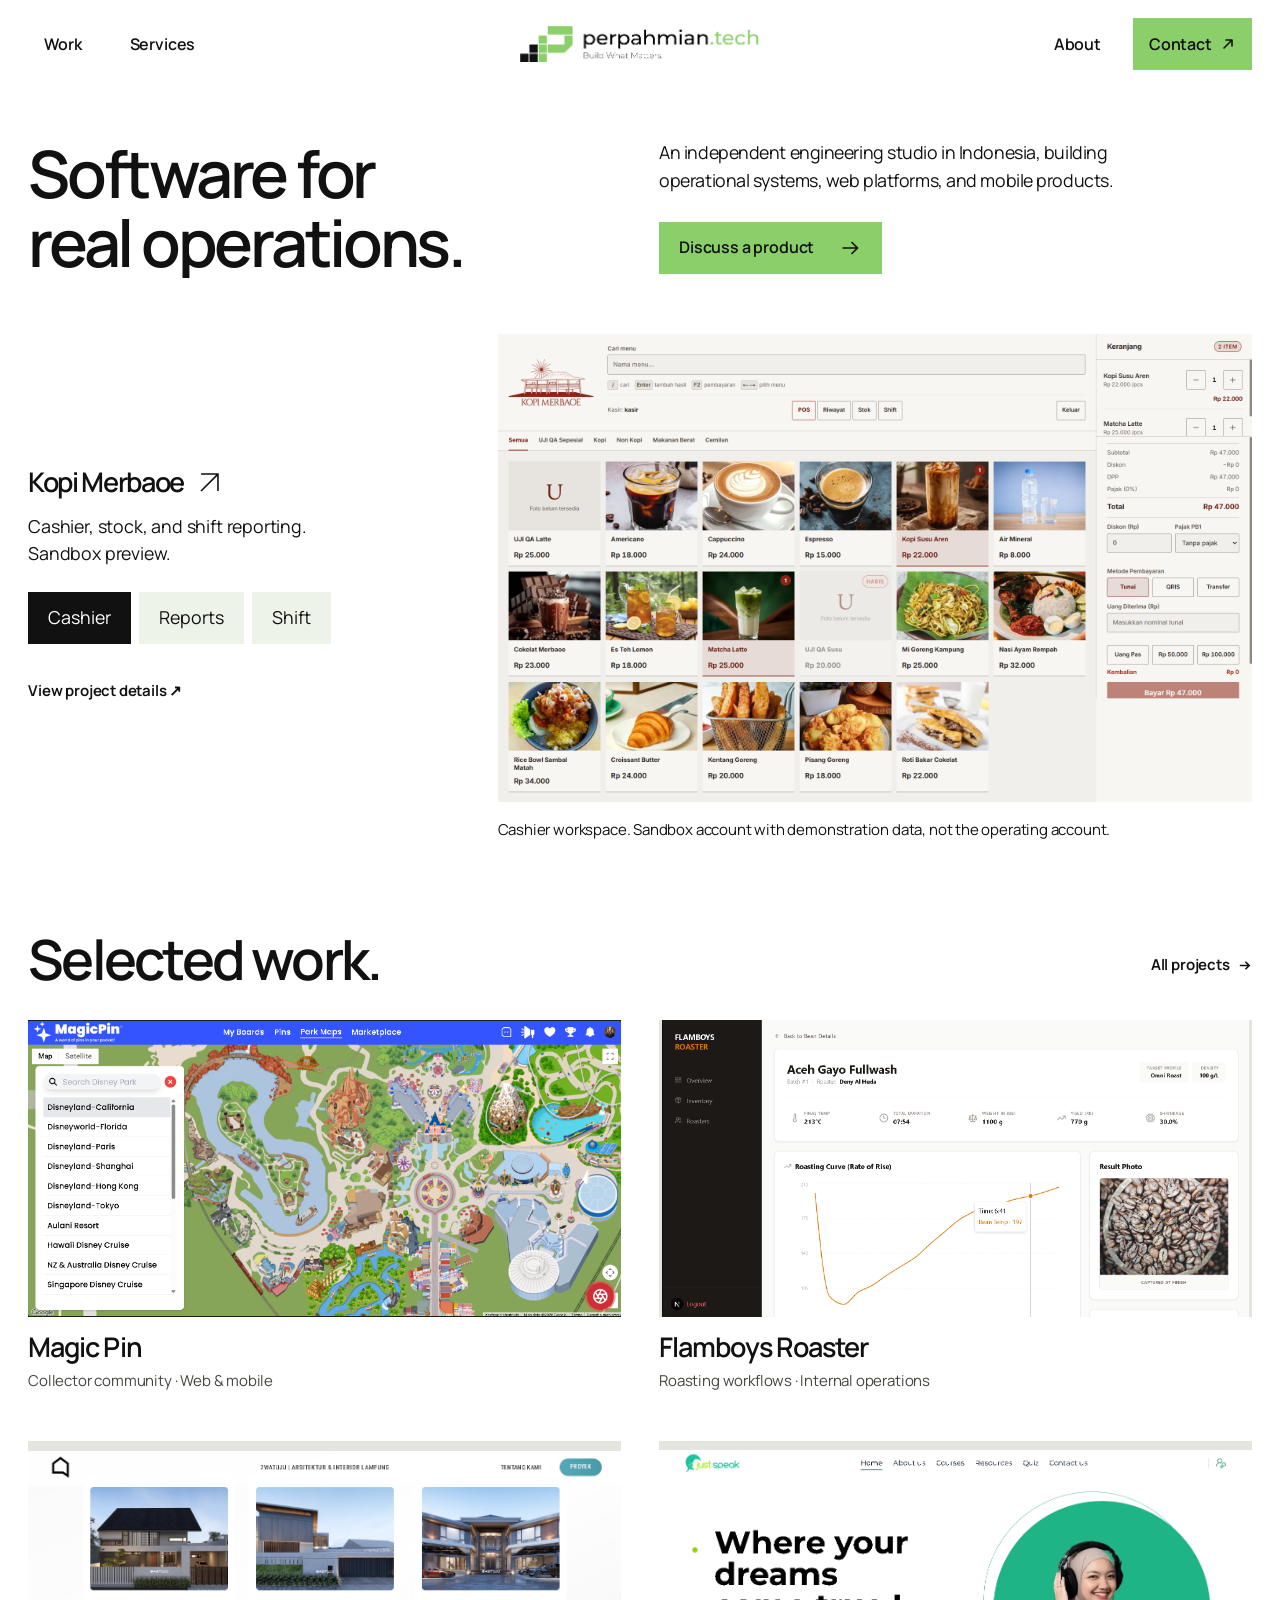
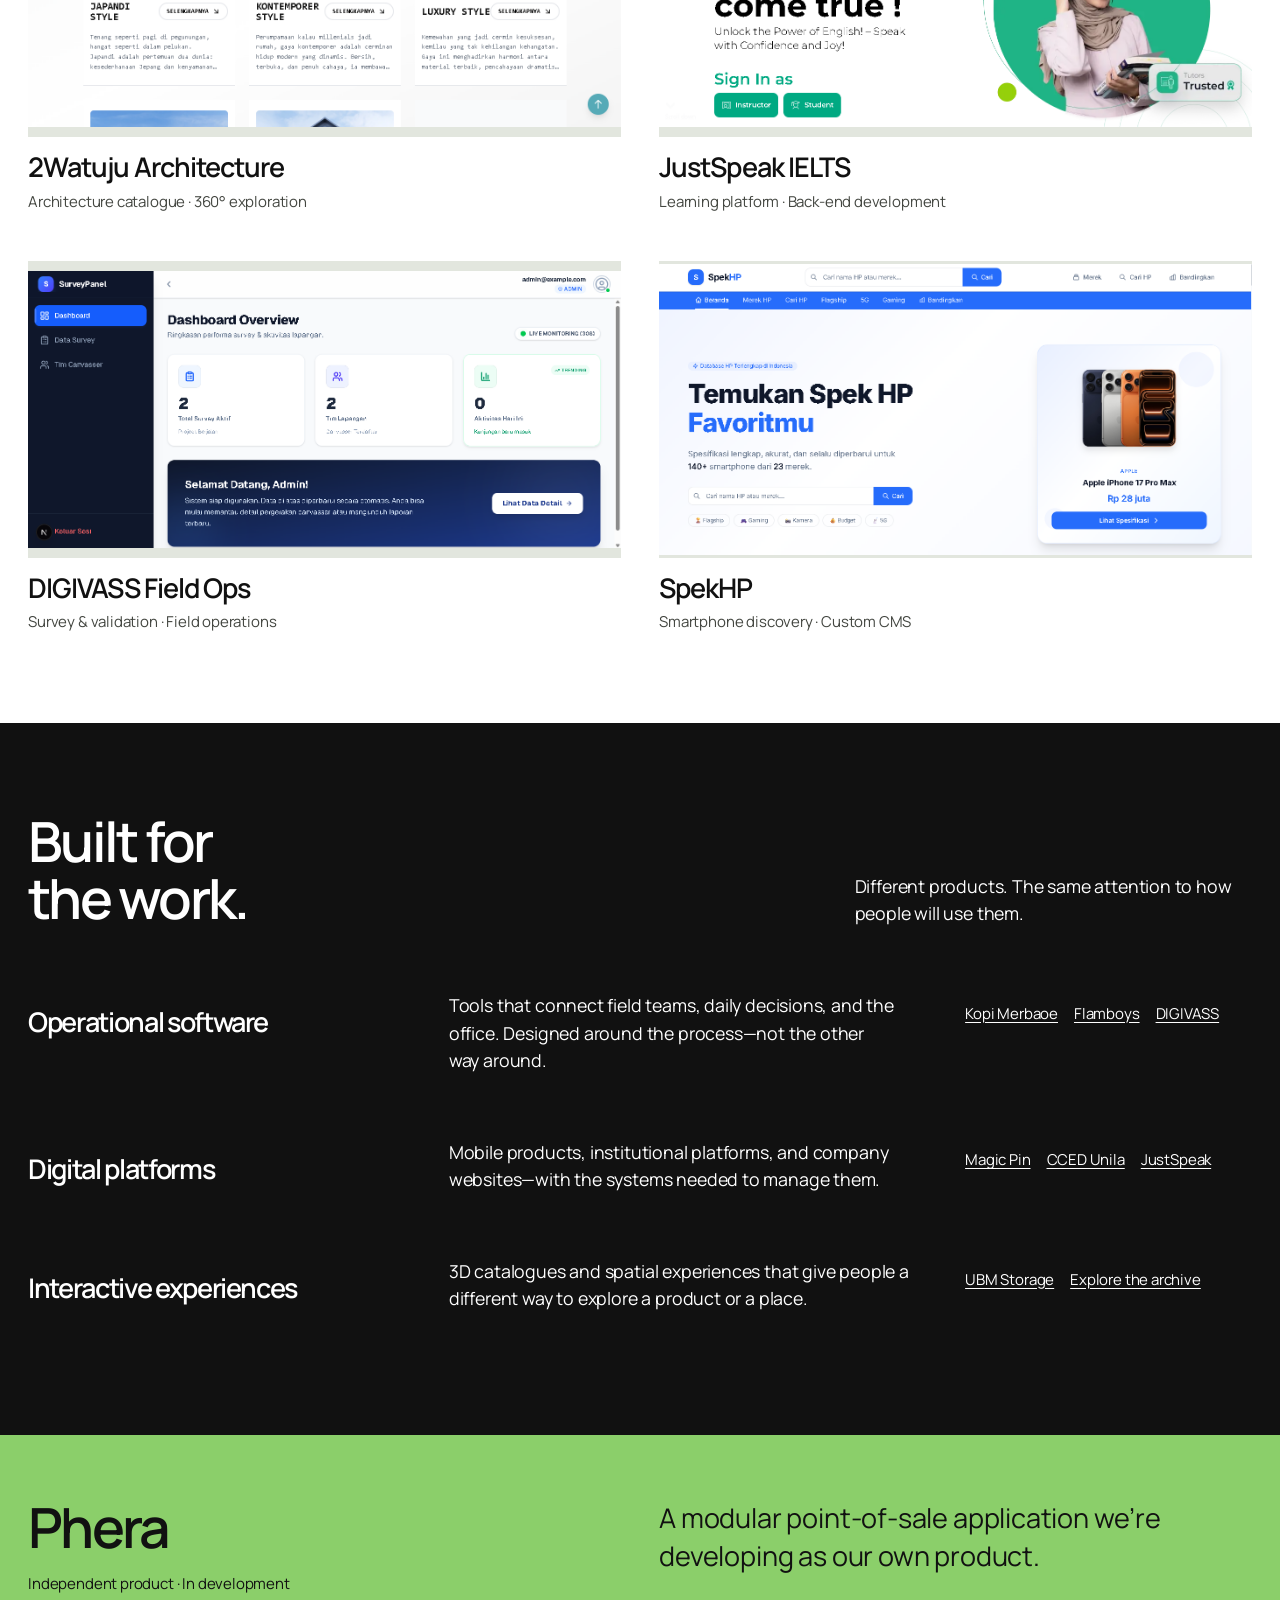
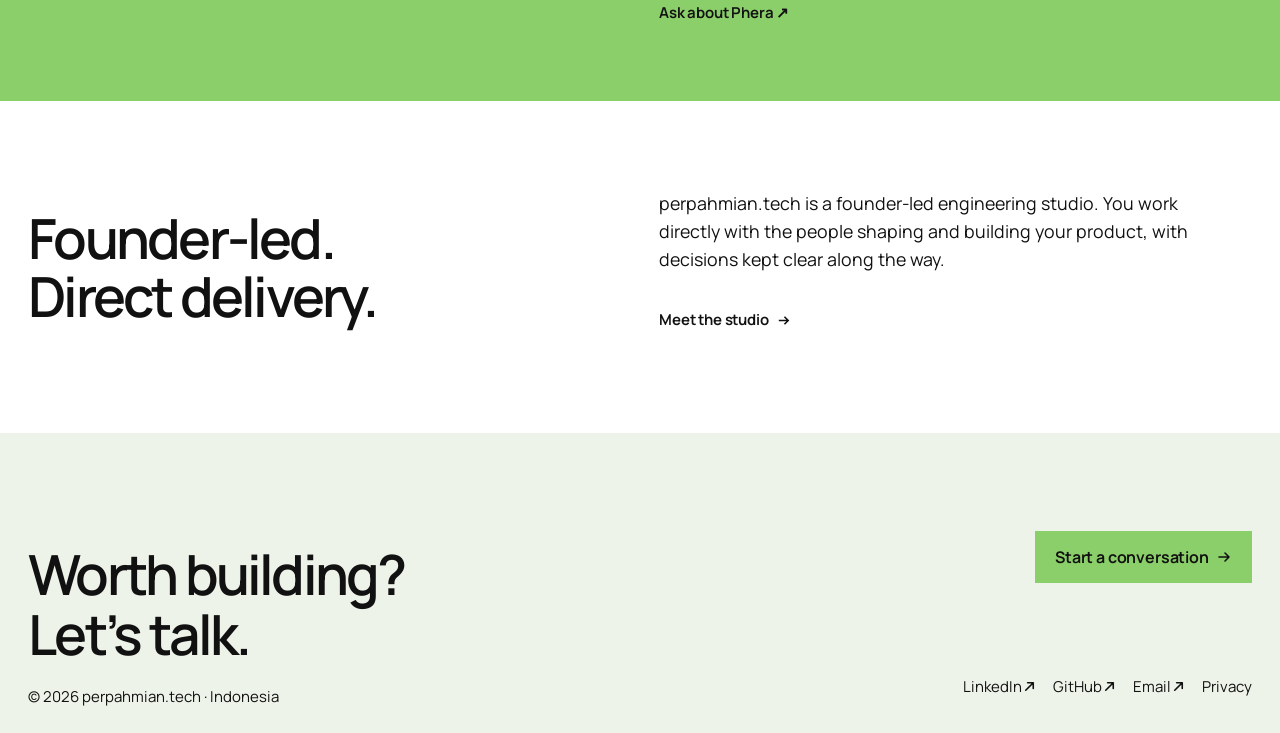
==== commit 010c1ae7: "revisi ui" ====
--- a/index.html
+++ b/index.html
@@ -12,12 +12,12 @@
   <meta property="og:title" content="perpahmian.tech — Custom software built around real work.">
   <meta property="og:description" content="Operational systems, digital platforms, and immersive experiences engineered from Indonesia.">
   <meta property="og:url" content="https://cp-perpahmian.vercel.app/">
-  <meta property="og:image" content="https://cp-perpahmian.vercel.app/image/sicater/Thumbnail-Sicater.png">
-  <meta property="og:image:alt" content="SiCater operational product interface by perpahmian.tech">
+  <meta property="og:image" content="https://cp-perpahmian.vercel.app/image/merbaoe/screencapture-merbaoe-vercel-app-cashier-2026-09-05-22_36_22%201.png">
+  <meta property="og:image:alt" content="Kopi Merbaoe cashier interface shown with sandbox demonstration data">
   <meta name="twitter:card" content="summary_large_image">
   <meta name="twitter:title" content="perpahmian.tech — Custom software built around real work.">
   <meta name="twitter:description" content="Operational systems, digital platforms, and immersive experiences engineered from Indonesia.">
-  <meta name="twitter:image" content="https://cp-perpahmian.vercel.app/image/sicater/Thumbnail-Sicater.png">
+  <meta name="twitter:image" content="https://cp-perpahmian.vercel.app/image/merbaoe/screencapture-merbaoe-vercel-app-cashier-2026-09-05-22_36_22%201.png">
   <meta name="author" content="perpahmian.tech">
   <title>perpahmian.tech — Build What Matters.</title>
   <link rel="icon" href="image/profile/Logo Icon.png">
@@ -26,10 +26,9 @@
   <link rel="preconnect" href="https://fonts.gstatic.com" crossorigin>
   <link href="https://fonts.googleapis.com/css2?family=Manrope:wght@400;500;600;700&display=swap" rel="stylesheet">
   <link rel="stylesheet" href="styles.css?v=20261015-edit1">
-  <link rel="stylesheet" href="studio.css?v=20261016-links1">
-  <link rel="stylesheet" href="motion-home.css?v=20261014-type1">
-  <script src="projects.js?v=20261016-links1" defer></script>
-  <script src="script.js?v=20261016-links1" defer></script><script src="motion-home.js?v=20261014c" defer></script><script src="studio.js?v=20261014f" defer></script>
+  <link rel="stylesheet" href="studio.css?v=20261018-proportions2">
+  <script src="projects.js?v=20261018-proportions2" defer></script>
+  <script src="script.js?v=20261018-proportions2" defer></script><script src="studio.js?v=20261018-proportions2" defer></script>
   <script type="application/ld+json">
     {
       "@context": "https://schema.org",
@@ -45,9 +44,11 @@
     }
   </script>
   <link rel="stylesheet" href="experience.css?v=20261014-type1">
-  <script src="experience.js?v=20261015-edit1" defer></script>
+  <script src="experience.js?v=20261018-proportions2" defer></script>
   <link rel="stylesheet" href="motion-intent.css?v=20261014-intent1">
   <script src="motion-intent.js?v=20261014-intent1" defer></script>
+  <link rel="stylesheet" href="revamp.css?v=20261018-proportions2">
+  <script src="revamp.js?v=20261018-proportions2" defer></script>
 </head>
 <body data-page="home">
   <a class="skip-link" href="#main">Skip to content</a>
@@ -55,82 +56,76 @@
 
 
   <main id="main">
-    <section class="studio-hero page-shell">
+    <section class="studio-hero page-shell" aria-labelledby="home-title">
       <div class="studio-hero__heading">
-        <p class="studio-label">Independent product engineering · Indonesia</p>
-        <h1>Software for the<br>way you work.</h1>
+        <h1 id="home-title">Software for<br>real operations.</h1>
       </div>
       <div class="studio-hero__aside">
-        <p>We design and build operational systems, digital platforms, and interactive experiences. From the first question to the working product.</p>
-        <a class="text-link" href="work.html">Explore our work <svg class="ui-arrow" viewBox="0 0 16 16" aria-hidden="true"><path d="M3 8h10M9 4l4 4-4 4" fill="none" stroke="currentColor" stroke-width="1.6"/></svg></a>
+        <p>An independent engineering studio in Indonesia, building operational systems, web platforms, and mobile products.</p>
       </div>
-    </section>
-
-    <section class="showcase page-shell" aria-label="Featured project">
-      <div class="showcase__stage" data-showcase-stage>
-        <div class="showcase__copy">
-          <p class="studio-label" data-showcase-category>Production app · International client</p>
-          <h2 data-showcase-title>Magic Pin</h2>
-          <p data-showcase-description>A collector community connected across the web and production iOS and Android apps.</p>
-          <a class="text-link" href="project.html?id=magicpin" data-showcase-link>Explore Magic Pin <svg class="ui-arrow" viewBox="0 0 16 16" aria-hidden="true"><path d="M3 8h10M9 4l4 4-4 4" fill="none" stroke="currentColor" stroke-width="1.6"/></svg></a>
+      <a class="studio-hero__action" href="contact.html">Discuss a product <svg class="ui-arrow" viewBox="0 0 16 16" aria-hidden="true"><path d="M3 8h10M9 4l4 4-4 4" fill="none" stroke="currentColor" stroke-width="1.6"/></svg></a>
+      <div class="merbaoe-feature" aria-labelledby="merbaoe-title">
+        <div class="merbaoe-feature__heading">
+          <div><h2 id="merbaoe-title"><a href="project.html?id=merbaoe" aria-label="Explore Kopi Merbaoe">Kopi Merbaoe <svg class="ui-arrow" viewBox="0 0 16 16" aria-hidden="true"><path d="M3 13 13 3M3 3h10v10" fill="none" stroke="currentColor" stroke-width="1.6"/></svg></a></h2><p>Cashier, stock, and shift reporting. Sandbox preview.</p></div>
+          <div class="merbaoe-controls" role="group" aria-label="Explore Merbaoe sandbox screens" hidden>
+            <button type="button" data-merbaoe-view="cashier" aria-pressed="true" aria-controls="merbaoe-preview">Cashier</button>
+            <button type="button" data-merbaoe-view="reports" aria-pressed="false" aria-controls="merbaoe-preview">Reports</button>
+            <button type="button" data-merbaoe-view="shift" aria-pressed="false" aria-controls="merbaoe-preview">Shift</button>
+          </div>
+          <a class="text-link" href="project.html?id=merbaoe">View project details ↗</a>
+          <p class="merbaoe-status" role="status" data-merbaoe-status></p>
         </div>
-        <a class="showcase__visual" href="project.html?id=magicpin" data-showcase-image-link aria-label="View Magic Pin case study">
-          <img src="image/magicpin/DashboardGuest3.png" width="1600" height="1000" fetchpriority="high" alt="Magic Pin web platform and collector features" data-showcase-image>
-        </a>
-      </div>
-      <div class="showcase__controls">
-        <span>In practice</span>
-        <div role="group" aria-label="Choose featured project">
-          <button type="button" data-showcase-select="magicpin" aria-pressed="true">Magic Pin</button>
-          <button type="button" data-showcase-select="sicater" aria-pressed="false">SiCater</button>
-          <button type="button" data-showcase-select="ubmstorage" aria-pressed="false">UBM</button>
-        </div>
-        <span class="showcase__counter" data-showcase-counter aria-live="polite">01 / 03</span>
+        <figure class="merbaoe-preview" id="merbaoe-preview">
+          <a href="project.html?id=merbaoe" aria-label="Explore Kopi Merbaoe and its sandbox screens">
+            <img src="image/merbaoe/screencapture-merbaoe-vercel-app-cashier-2026-09-05-22_36_22 1.png" width="1920" height="1192" fetchpriority="high" alt="Kopi Merbaoe sandbox cashier with menu selection, basket and payment controls" data-merbaoe-image>
+          </a>
+          <figcaption data-merbaoe-caption>Cashier workspace. Sandbox account with demonstration data, not the operating account.</figcaption>
+        </figure>
       </div>
     </section>
 
     <section class="studio-selected page-shell section-pad" aria-labelledby="selected-title">
       <div class="section-heading">
-        <h2 id="selected-title">More client work.</h2>
+        <h2 id="selected-title">Selected work.</h2>
         <a class="text-link" href="work.html">All projects <svg class="ui-arrow" viewBox="0 0 16 16" aria-hidden="true"><path d="M3 8h10M9 4l4 4-4 4" fill="none" stroke="currentColor" stroke-width="1.6"/></svg></a>
       </div>
       <div class="editorial-projects" data-editorial-projects></div>
-      <noscript><p><a class="text-link" href="project.html?id=sicater">Explore SiCater</a> · <a class="text-link" href="project.html?id=magicpin">Explore Magic Pin</a></p></noscript>
+      <noscript><p><a class="text-link" href="project.html?id=magicpin">Explore Magic Pin</a> · <a class="text-link" href="project.html?id=flamboys">Explore Flamboys</a> · <a class="text-link" href="work.html">All projects</a></p></noscript>
     </section>
 
     <section class="studio-capabilities page-shell" aria-labelledby="capabilities-title">
       <div class="section-heading section-heading--wide">
-        <h2 id="capabilities-title">The right system.<br>For the actual problem.</h2>
+        <h2 id="capabilities-title">Built for<br>the work.</h2>
         <p>Different products. The same attention to how people will use them.</p>
       </div>
       <div class="capability-editorial">
         <article>
-          <h3><a href="services.html#systems">Operational software <svg class="ui-arrow" viewBox="0 0 16 16" aria-hidden="true"><path d="M4 12 12 4M6 4h6v6" fill="none" stroke="currentColor" stroke-width="1.6"/></svg></a></h3>
+          <h3><a href="services.html#systems">Operational software</a></h3>
           <p>Tools that connect field teams, daily decisions, and the office. Designed around the process—not the other way around.</p>
-          <div class="capability-evidence"><a href="project.html?id=sicater">SiCater</a><a href="project.html?id=flamboys">Flamboys</a><a href="project.html?id=digivass">DIGIVASS</a></div>
+          <div class="capability-evidence"><a href="project.html?id=merbaoe">Kopi Merbaoe</a><a href="project.html?id=flamboys">Flamboys</a><a href="project.html?id=digivass">DIGIVASS</a></div>
         </article>
         <article>
-          <h3><a href="services.html#engineering">Digital platforms <svg class="ui-arrow" viewBox="0 0 16 16" aria-hidden="true"><path d="M4 12 12 4M6 4h6v6" fill="none" stroke="currentColor" stroke-width="1.6"/></svg></a></h3>
+          <h3><a href="services.html#engineering">Digital platforms</a></h3>
           <p>Mobile products, institutional platforms, and company websites—with the systems needed to manage them.</p>
           <div class="capability-evidence"><a href="project.html?id=magicpin">Magic Pin</a><a href="project.html?id=cced">CCED Unila</a><a href="project.html?id=justspeak">JustSpeak</a></div>
         </article>
         <article>
-          <h3><a href="services.html#immersive">Interactive experiences <svg class="ui-arrow" viewBox="0 0 16 16" aria-hidden="true"><path d="M4 12 12 4M6 4h6v6" fill="none" stroke="currentColor" stroke-width="1.6"/></svg></a></h3>
+          <h3><a href="services.html#immersive">Interactive experiences</a></h3>
           <p>3D catalogues and spatial experiences that give people a different way to explore a product or a place.</p>
           <div class="capability-evidence"><a href="project.html?id=ubmstorage">UBM Storage</a><a href="work.html">Explore the archive</a></div>
         </article>
       </div>
     </section>
 
-    <section class="studio-lab" aria-labelledby="lab-title">
-      <div class="page-shell studio-lab__inner">
-        <div class="studio-lab__copy"><p class="studio-label">Independent experiments</p><h2 id="lab-title">Room to explore.</h2><p>Some questions need a prototype, not a brief. Our independent projects explore photography, browser-based worlds, and new ways to interact.</p><a class="text-link" href="work.html?filter=rd">Explore the experiments <svg class="ui-arrow" viewBox="0 0 16 16" aria-hidden="true"><path d="M3 8h10M9 4l4 4-4 4" fill="none" stroke="currentColor" stroke-width="1.6"/></svg></a></div>
-        <a class="studio-lab__visual" href="project.html?id=worldofbooth"><img src="image/worldOfBooth/Gameplay1.png" width="1600" height="900" loading="lazy" alt="Explore the 3D city in World of Booth"><span>World of Booth <svg class="ui-arrow" viewBox="0 0 16 16" aria-hidden="true"><path d="M4 12 12 4M6 4h6v6" fill="none" stroke="currentColor" stroke-width="1.6"/></svg></span></a>
+    <section class="studio-product" aria-labelledby="phera-title">
+      <div class="page-shell studio-product__inner">
+        <div><h2 id="phera-title">Phera</h2><p class="studio-product__status">Independent product · In development</p></div>
+        <div><p>A modular point-of-sale application we’re developing as our own product.</p><a class="text-link" href="contact.html">Ask about Phera ↗</a></div>
       </div>
     </section>
 
     <section class="studio-note page-shell">
-      <h2>Close to the problem.<br>Through to delivery.</h2>
+      <h2>Founder-led.<br>Direct delivery.</h2>
       <div><p>perpahmian.tech is a founder-led engineering studio. You work directly with the people shaping and building your product, with decisions kept clear along the way.</p><a class="text-link" href="about.html">Meet the studio <svg class="ui-arrow" viewBox="0 0 16 16" aria-hidden="true"><path d="M3 8h10M9 4l4 4-4 4" fill="none" stroke="currentColor" stroke-width="1.6"/></svg></a></div>
     </section>
   </main>
--- a/styles.css
+++ b/styles.css
@@ -195,7 +195,7 @@
   border-radius: var(--radius-pill);
   background: var(--color-paper);
   cursor: pointer;
-  font-family: var(--font-mono);
+  font-family: var(--font-body);
   font-size: var(--text-sm);
   white-space: nowrap;
   transition: background-color var(--dur-short) var(--ease-out), color var(--dur-short) var(--ease-out), transform var(--dur-micro) var(--ease-out);
@@ -272,7 +272,7 @@
 }
 
 .site-menu__brand {
-  font-family: var(--font-mono);
+  font-family: var(--font-body);
   font-size: var(--text-sm);
 }
 
@@ -311,7 +311,7 @@
 
 .site-menu__nav a span {
   color: var(--color-accent);
-  font-family: var(--font-mono);
+  font-family: var(--font-body);
   font-size: var(--text-xs);
   font-weight: 400;
   letter-spacing: 0;
@@ -360,7 +360,7 @@
   gap: var(--space-sm);
   margin-block-end: var(--space-lg);
   color: var(--color-muted);
-  font-family: var(--font-mono);
+  font-family: var(--font-body);
   font-size: var(--text-sm);
 }
 
@@ -443,17 +443,6 @@
   white-space: nowrap;
 }
 
-.text-link::after {
-  content: "";
-  position: absolute;
-  inset-inline: 0;
-  inset-block-end: var(--space-2xs);
-  height: var(--rule-hair);
-  background: var(--color-ink);
-  transform-origin: left;
-  transition: transform var(--dur-short) var(--ease-out);
-}
-
 .hero-proof {
   display: block;
   align-self: center;
@@ -509,7 +498,7 @@
 .hero-proof figcaption span,
 .hero-proof figcaption small {
   color: var(--color-muted);
-  font-family: var(--font-mono);
+  font-family: var(--font-body);
   font-size: var(--text-xs);
 }
 
@@ -537,7 +526,7 @@
   gap: var(--space-sm);
   padding-block: var(--space-lg);
   border-block: var(--rule-hair) solid var(--color-rule);
-  font-family: var(--font-mono);
+  font-family: var(--font-body);
   font-size: var(--text-sm);
 }
 
@@ -640,7 +629,7 @@
 .project-meta,
 .project-gallery figcaption {
   color: var(--color-neutral);
-  font-family: var(--font-mono);
+  font-family: var(--font-body);
   font-size: var(--text-xs);
 }
 
@@ -746,7 +735,7 @@
 }
 
 .page-intro__note {
-  font-family: var(--font-mono);
+  font-family: var(--font-body);
   font-size: var(--text-xs);
 }
 
@@ -769,7 +758,7 @@
   border-radius: var(--radius-pill);
   background: var(--color-paper);
   cursor: pointer;
-  font-family: var(--font-mono);
+  font-family: var(--font-body);
   font-size: var(--text-sm);
   white-space: nowrap;
   transition: background-color var(--dur-short) var(--ease-out), color var(--dur-short) var(--ease-out), transform var(--dur-micro) var(--ease-out);
@@ -791,7 +780,7 @@
   min-height: 1.5rem;
   padding-block: var(--space-md) var(--space-lg);
   color: var(--color-muted);
-  font-family: var(--font-mono);
+  font-family: var(--font-body);
   font-size: var(--text-xs);
 }
 
@@ -862,7 +851,7 @@
   border-radius: var(--radius-pill);
   background: color-mix(in srgb, var(--color-ink) 92%, transparent);
   color: var(--color-paper);
-  font-family: var(--font-mono);
+  font-family: var(--font-body);
   font-size: var(--text-xs);
   opacity: 0;
   transform: translateY(0.4rem);
@@ -875,7 +864,7 @@
   gap: var(--space-xs);
   margin-block-start: var(--space-xs);
   color: var(--color-ink) !important;
-  font-family: var(--font-mono);
+  font-family: var(--font-body);
   font-size: var(--text-xs);
 }
 
@@ -915,7 +904,7 @@
   border-radius: var(--radius-xs);
   background: var(--color-accent);
   color: var(--color-accent-ink);
-  font-family: var(--font-mono);
+  font-family: var(--font-body);
   font-size: var(--text-sm);
 }
 
@@ -957,7 +946,7 @@
 
 .process-list span {
   color: var(--color-accent-dark);
-  font-family: var(--font-mono);
+  font-family: var(--font-body);
   font-size: var(--text-sm);
 }
 
@@ -1075,7 +1064,7 @@
 
 .profile-strip dt {
   color: var(--color-muted);
-  font-family: var(--font-mono);
+  font-family: var(--font-body);
   font-size: var(--text-xs);
 }
 
@@ -1129,7 +1118,7 @@
 
 .direct-contact p {
   color: var(--color-muted);
-  font-family: var(--font-mono);
+  font-family: var(--font-body);
   font-size: var(--text-xs);
 }
 
@@ -1247,7 +1236,7 @@
   min-height: 2.75rem;
   margin-block-end: var(--space-lg);
   color: var(--color-muted);
-  font-family: var(--font-mono);
+  font-family: var(--font-body);
   font-size: var(--text-sm);
   white-space: nowrap;
 }
@@ -1295,7 +1284,7 @@
 
 .case-facts dt {
   color: var(--color-muted);
-  font-family: var(--font-mono);
+  font-family: var(--font-body);
   font-size: var(--text-xs);
 }
 
@@ -1335,7 +1324,7 @@
   padding: var(--space-xs) var(--space-sm);
   border: var(--rule-hair) solid var(--color-rule);
   border-radius: var(--radius-pill);
-  font-family: var(--font-mono);
+  font-family: var(--font-body);
   font-size: var(--text-xs);
 }
 
@@ -1369,7 +1358,7 @@
 
 .next-project > span {
   color: var(--color-muted);
-  font-family: var(--font-mono);
+  font-family: var(--font-body);
   font-size: var(--text-xs);
 }
 
@@ -1441,7 +1430,7 @@
   padding-block-start: var(--space-md);
   border-block-start: var(--rule-hair) solid var(--color-ink-2);
   color: var(--color-paper-3);
-  font-family: var(--font-mono);
+  font-family: var(--font-body);
   font-size: var(--text-xs);
 }
 
@@ -1732,14 +1721,6 @@
 }
 
 /* Company profile depth */
-.eyebrow {
-  color: var(--color-accent-dark);
-  font-family: var(--font-mono);
-  font-size: var(--text-xs);
-  text-transform: uppercase;
-  letter-spacing: 0.08em;
-}
-
 .evidence-strip {
   display: grid;
   grid-template-columns: minmax(0, 1fr);
@@ -1759,7 +1740,7 @@
 .work-group__heading > span,
 .engagement-grid article > span {
   color: var(--color-muted);
-  font-family: var(--font-mono);
+  font-family: var(--font-body);
   font-size: var(--text-xs);
 }
 
@@ -1785,7 +1766,7 @@
 
 .work-proof span {
   color: var(--color-muted);
-  font-family: var(--font-mono);
+  font-family: var(--font-body);
   font-size: var(--text-xs);
 }
 
@@ -1804,7 +1785,7 @@
 .project-card__workstream {
   margin-block-end: calc(var(--space-xs) * -1);
   color: var(--color-accent-dark) !important;
-  font-family: var(--font-mono);
+  font-family: var(--font-body);
   font-size: var(--text-xs);
 }
 
@@ -1869,7 +1850,7 @@
 
 .founder-profile__role {
   max-width: 18ch;
-  color: var(--color-accent-dark);
+  color: var(--color-ink);
   font-family: var(--font-display);
   font-size: var(--text-xl);
   font-weight: 700;
@@ -1897,7 +1878,7 @@
 }
 
 .engagements {
-  border-block: var(--rule-hair) solid var(--color-rule);
+  border: 0;
   background: var(--color-paper-2);
 }
 
@@ -1924,13 +1905,10 @@
   color: var(--color-muted);
 }
 
-.engagement-grid small {
+.engagement-grid .engagement-note {
   align-self: end;
   padding-block-start: var(--space-md);
-  border-block-start: var(--rule-hair) solid var(--color-rule);
-  color: var(--color-accent-dark);
-  font-family: var(--font-mono);
-  font-size: var(--text-xs);
+  color: inherit;
 }
 
 .case-story__intro {
@@ -1954,7 +1932,7 @@
 .case-narrative article > span {
   grid-row: 1 / 3;
   color: var(--color-accent-dark);
-  font-family: var(--font-mono);
+  font-family: var(--font-body);
   font-size: var(--text-xs);
 }
 
@@ -1992,7 +1970,7 @@
   position: absolute;
   left: -10000px;
   width: 1px;
-  height: 1px;
+  height: 1px; /* taste-skill-ignore: offscreen honeypot, not a visual divider. */
   overflow: hidden;
 }
 
@@ -2138,7 +2116,7 @@
 
 .scroll-work__meta {
   color: var(--color-neutral);
-  font-family: var(--font-mono);
+  font-family: var(--font-body);
   font-size: var(--text-xs);
 }
 
@@ -2236,7 +2214,7 @@
   .scroll-work__layer figcaption span,
   .scroll-work__layer figcaption small {
     color: var(--color-muted);
-    font-family: var(--font-mono);
+    font-family: var(--font-body);
     font-size: var(--text-xs);
   }
 
@@ -2275,7 +2253,7 @@
     align-items: center;
     gap: var(--space-xs);
     color: var(--color-neutral);
-    font-family: var(--font-mono);
+    font-family: var(--font-body);
     font-size: var(--text-xs);
   }
 
@@ -2358,13 +2336,11 @@
     border: var(--rule-hair) solid var(--color-rule);
     border-radius: var(--radius-pill);
     background: color-mix(in srgb, var(--color-paper) 94%, transparent);
-    -webkit-backdrop-filter: blur(12px);
-    backdrop-filter: blur(12px);
   }
 
   .service-progress > span,
   .service-progress > strong {
-    font-family: var(--font-mono);
+    font-family: var(--font-body);
     font-size: var(--text-xs);
     font-weight: 400;
   }
--- a/studio.css
+++ b/studio.css
@@ -17,7 +17,7 @@
 .site-logo { width: 15rem; }
 .site-logo img { width: 100%; }
 .desktop-nav { display: flex; align-items: center; gap: var(--space-xs); }
-.desktop-nav a { display: inline-flex; align-items: center; gap: var(--space-lg); padding: var(--space-sm) var(--space-lg); border: 1px solid transparent; border-radius: var(--radius-pill); font-size: var(--text-sm); line-height: 1; }
+.desktop-nav a { display: inline-flex; align-items: center; gap: var(--space-lg); padding: var(--space-sm) var(--space-lg); border: 0; border-radius: var(--radius-pill); font-size: var(--text-sm); line-height: 1; }
 .desktop-nav a:hover, .desktop-nav a[aria-current] { border-color: var(--color-rule); }
 .desktop-nav a:last-child { background: var(--color-ink); color: var(--color-paper); }
 .menu-toggle { display: none; }
@@ -27,19 +27,15 @@
 .text-link:hover .ui-arrow, .button:hover .ui-arrow { transform: none; }
 .text-link:hover { border-color: var(--color-ink); }
 .studio-label { font-size: var(--text-xs); font-weight: 600; letter-spacing: .07em; text-transform: uppercase; line-height: 1.6; }
-.studio-hero { display: grid; grid-template-columns: 1.5fr 1fr; align-items: end; gap: var(--space-2xl); padding-block: var(--space-3xl); }
-.studio-hero h1 { margin-top: var(--space-lg); font-size: var(--type-hero); }
-.studio-hero__aside { max-width: 26rem; padding-bottom: var(--space-xs); justify-self: end; }
-.studio-hero__aside p { font-size: var(--text-md); line-height: 1.6; margin-bottom: var(--space-lg); }
 .showcase__stage { display: grid; grid-template-columns: minmax(0, .85fr) minmax(0, 1.4fr); align-items: center; gap: var(--space-xl); background: var(--color-paper-2); border-radius: var(--radius-lg); padding: var(--space-2xl); min-height: 31rem; overflow: hidden; }
 .showcase__copy { max-width: 24rem; }
 .showcase__copy h2 { font-size: var(--type-section); margin-block: var(--space-lg); }
 .showcase__copy > p:not(.studio-label) { margin-bottom: var(--space-lg); }
 .showcase__visual { display: flex; align-items: center; justify-content: center; aspect-ratio: 4 / 3; min-width: 0; }
 .showcase__visual img { width: 100%; height: 100%; object-fit: contain; border-radius: var(--radius-sm); }
-.showcase__controls { display: flex; align-items: center; justify-content: space-between; gap: var(--space-lg); padding-block: var(--space-lg); border-bottom: 1px solid var(--color-rule); font-size: var(--text-sm); }
+.showcase__controls { display: flex; align-items: center; justify-content: space-between; gap: var(--space-lg); padding-block: var(--space-lg); border-bottom: 0; font-size: var(--text-sm); }
 .showcase__controls > div { display: flex; align-items: center; gap: var(--space-xs); }
-.showcase__controls button { background: none; color: var(--color-muted); border: 1px solid transparent; border-radius: var(--radius-pill); padding: var(--space-sm) var(--space-lg); cursor: pointer; font: inherit; line-height: 1; min-height: 44px; }
+.showcase__controls button { background: none; color: var(--color-muted); border: 0; border-radius: var(--radius-pill); padding: var(--space-sm) var(--space-lg); cursor: pointer; font: inherit; line-height: 1; min-height: 44px; }
 .showcase__controls button:hover { border-color: var(--color-rule); }
 .showcase__controls button[aria-pressed="true"] { background: var(--color-ink); color: var(--color-paper); }
 .showcase__counter { font-variant-numeric: tabular-nums; }
@@ -57,7 +53,7 @@
 .editorial-card p { font-size: var(--text-sm); color: var(--color-muted); }
 .editorial-card .ui-arrow { flex-shrink: 0; margin-top: var(--space-2xs); }
 .studio-capabilities { padding-block: var(--space-xl) var(--space-3xl); }
-.capability-editorial article { display: grid; grid-template-columns: 1fr 1fr; gap: var(--space-md) var(--space-2xl); padding-block: var(--space-xl); border-top: 1px solid var(--color-rule); }
+.capability-editorial article { display: grid; grid-template-columns: 1fr 1fr; gap: var(--space-md) var(--space-2xl); padding-block: var(--space-xl); border-top: 0; }
 .capability-editorial h3 { grid-row: span 2; font-size: var(--text-lg); }
 .capability-editorial h3 a { display: flex; align-items: center; justify-content: space-between; gap: var(--space-lg); max-width: 90%; }
 .capability-editorial article > p { max-width: 54ch; }
@@ -90,7 +86,7 @@
 .project-card__media { aspect-ratio: 1; border-radius: var(--radius-md); }
 .project-card__media img { object-fit: contain; height: 100%; aspect-ratio: 1; }
 .project-card__body h3 { font-size: var(--text-md); }
-.project-card__body > p:not(.project-card__workstream) { display: none; }
+.project-card__body > p { display: block; }
 .project-card__meta { font-size: var(--text-xs); }
 .project-card__workstream { font-size: var(--text-sm); margin-top: 0; }
 .project-card__media-action { display: none; }
@@ -120,7 +116,7 @@
 .service-proof img { aspect-ratio: 1; width: 100%; object-fit: contain; background: var(--color-ink); border-radius: var(--radius-sm); margin-bottom: var(--space-md); }
 .service-proof h3 { font-size: var(--text-base); }
 .service-proof p { font-size: var(--text-sm); color: var(--color-muted); margin-top: var(--space-xs); }
-.engagement-grid article, .process-list li { background: transparent; border-radius: 0; box-shadow: none; }
+.engagement-grid article, .process-list li { background: transparent; border-radius: 0; }
 .engagement-grid h3, .process-list h3, .principle-list h3 { font-size: var(--text-md); }
 .about-hero { display: grid; grid-template-columns: minmax(0, 1.6fr) minmax(0, .6fr); gap: var(--space-2xl); min-height: 0; align-items: center; padding-block: var(--space-3xl); }
 .about-hero > div:last-child { gap: 0; }
@@ -191,28 +187,11 @@
 .next-project__name { overflow: visible; overflow-wrap: anywhere; }
 .legal-copy h2 { font-size: clamp(1.35rem, 2vw, 1.75rem); line-height: 1.3; margin-bottom: var(--space-md); }
 .not-found h1 { font-size: var(--type-page); max-width: 22ch; }
-.not-found .eyebrow { font-weight: 600; letter-spacing: .06em; }
 @media (min-width: 60rem) {
-  .site-header__inner { display: grid; grid-template-columns: auto auto 1fr auto auto; gap: var(--space-md); }
-  .site-logo { grid-column: 3; grid-row: 1; justify-self: center; }
-  .desktop-nav { display: contents; }
-  .desktop-nav a { grid-row: 1; }
-  .desktop-nav a:nth-child(1) { grid-column: 1; }
-  .desktop-nav a:nth-child(2) { grid-column: 2; }
-  .desktop-nav a:nth-child(3) { grid-column: 4; }
-  .desktop-nav a:nth-child(4) { grid-column: 5; }
-  .studio-hero__heading { animation: studio-entry 650ms var(--ease-out) both; }
-  .studio-hero__aside { animation: studio-entry 650ms 100ms var(--ease-out) both; }
 }
 @keyframes studio-entry { from { opacity: 0; transform: translateY(16px); } to { opacity: 1; transform: none; } }
 @media (max-width: 59.99rem) {
-  .site-header__inner { min-height: 5rem; }
-  .site-logo { width: 12rem; }
-  .desktop-nav { display: none; }
   .menu-toggle { display: inline-flex; }
-  .studio-hero { grid-template-columns: 1fr; gap: var(--space-xl); padding-block: var(--space-2xl); }
-  .studio-hero__aside { justify-self: start; max-width: 42rem; }
-  .studio-hero__aside p { max-width: 50ch; font-size: var(--text-base); }
   .showcase__stage { padding: var(--space-xl); grid-template-columns: minmax(0, .9fr) minmax(0, 1.1fr); min-height: 25rem; gap: var(--space-lg); }
   .showcase__copy h2 { font-size: var(--text-3xl); }
   .showcase__copy > p:not(.studio-label) { font-size: var(--text-sm); }
@@ -223,9 +202,7 @@
   .about-story, .founder-profile { gap: var(--space-xl); }
 }
 @media (max-width: 39.99rem) {
-  .site-logo { width: 10.5rem; }
   .section-pad { padding-block: var(--space-2xl); }
-  .studio-hero h1 { font-size: var(--type-hero); }
   .studio-label { font-size: var(--text-xs); }
   .showcase__stage { display: flex; flex-direction: column; align-items: stretch; padding: var(--space-lg); min-height: 0; gap: var(--space-lg); }
   .showcase__copy { max-width: none; min-height: 18rem; }
@@ -268,10 +245,6 @@
 
 /* Media direction v2: one stage, curated screen pairings, shared caption baseline.
    Motion: masked entrance, media reveal, controlled layer transition. */
-.studio-hero { padding-block: var(--space-xl) var(--space-2xl); }
-.studio-hero h1 { font-size: var(--type-hero); }
-.studio-hero__heading, .studio-hero__aside { animation: none; }
-.studio-hero__aside p { font-size: var(--text-base); max-width: 43ch; }
 .headline-line { display: block; overflow: clip; padding-bottom: .08em; margin-bottom: -.08em; }
 .headline-line > span { display: block; animation: headline-arrive var(--dur-editorial) var(--ease-out) both; animation-delay: calc(var(--line-order) * 110ms); }
 @keyframes headline-arrive { from { transform: translateY(105%); } to { transform: none; } }
@@ -284,7 +257,7 @@
 .showcase__copy h2 { grid-column: 1; grid-row: 2; min-height: 0; margin: 0; font-family: var(--font-body); font-size: var(--text-lg); font-weight: 600; letter-spacing: -.03em; }
 .showcase__copy > p:not(.studio-label) { grid-column: 2; grid-row: 1 / 3; font-size: var(--text-sm); min-height: 0; max-width: 45ch; margin: 0; }
 .showcase__copy .text-link { grid-column: 3; grid-row: 1 / 3; white-space: nowrap; }
-.showcase__controls { border-top: 1px solid var(--color-rule-2); border-bottom: 0; padding-block: var(--space-sm); }
+.showcase__controls { border-top: 0; border-bottom: 0; padding-block: var(--space-sm); }
 .showcase__controls button { border-radius: 0; border: 0; position: relative; padding-inline: var(--space-lg); }
 .showcase__controls button[aria-pressed="true"] { background: transparent; color: var(--color-ink); }
 .showcase__controls button::after { content: ""; position: absolute; bottom: 0; left: var(--space-lg); right: var(--space-lg); height: 2px; background: var(--color-ink); transform: scaleX(0); transform-origin: left; transition: transform var(--dur-long) var(--ease-out); }
@@ -293,13 +266,13 @@
 .showcase__status { font-size: var(--text-sm); color: var(--color-error); padding-block: var(--space-sm); }
 .project-art { position: relative; isolation: isolate; width: 100%; height: 100%; aspect-ratio: 4 / 3; overflow: clip; border-radius: inherit; background: var(--color-media-light); color: var(--color-ink); }
 .project-art--dark { background: var(--color-media-dark); color: var(--color-paper); }
-.project-art__surface { position: absolute; inset: 8% 7% 16%; display: grid; align-items: center; min-width: 0; min-height: 0; }
+.project-art__surface { position: absolute; inset: 5%; display: grid; align-items: center; min-width: 0; min-height: 0; }
 .project-art--paired .project-art__surface { grid-template-columns: minmax(0, 3.4fr) minmax(0, 1fr); gap: 4%; }
 .project-art img { display: block; margin: 0; border: 0; border-radius: var(--radius-xs); min-width: 0; min-height: 0; max-height: 100%; object-fit: contain; transition: transform var(--dur-editorial) var(--ease-out), opacity var(--dur-long) var(--ease-out); }
 .project-art .project-art__primary, .project-art .project-art__secondary { width: 100%; height: 100%; aspect-ratio: auto; }
 .project-art--immersive .project-art__primary, .project-art--immersive .project-art__secondary { grid-area: 1 / 1; }
 .project-art--immersive .project-art__secondary { opacity: 0; }
-.project-art--single .project-art__surface { inset: 7%; }
+.project-art--single .project-art__surface { inset: 0; }
 .project-art__label { position: absolute; left: var(--space-lg); bottom: var(--space-lg); font-size: var(--text-xs); letter-spacing: .03em; opacity: .8; }
 .project-art__curtain { display: none; position: absolute; inset: 0; background: var(--color-media-light); transform-origin: right; pointer-events: none; }
 .project-art--dark .project-art__curtain { background: var(--color-media-dark); }
@@ -309,7 +282,7 @@
 .editorial-card__media, .project-card__media { aspect-ratio: 4 / 3; padding: 0; border-radius: var(--radius-sm); background: var(--color-media-dark); }
 .editorial-card__caption { padding-top: var(--space-md); align-items: center; }
 .editorial-card h3 { font-size: var(--text-md); }
-.project-open { display: grid; place-items: center; width: 2.75rem; height: 2.75rem; flex-shrink: 0; border: 1px solid var(--color-rule); border-radius: var(--radius-pill); }
+.project-open { display: grid; place-items: center; width: 2.75rem; height: 2.75rem; flex-shrink: 0; border: 0; border-radius: var(--radius-pill); }
 .project-open .ui-arrow { margin: 0; }
 .editorial-card a:hover img, .project-card__link:hover .project-card__media img { transform: none; }
 a:focus-visible .project-art--paired .project-art__secondary,
@@ -318,7 +291,7 @@
 a:focus-visible .project-art__curtain { transform: scaleX(0); }
 .case-hero__media--art { padding: 0; aspect-ratio: 2.1; }
 .service-proof .project-art { height: auto; aspect-ratio: 4 / 3; border-radius: var(--radius-sm); margin-bottom: var(--space-md); }
-.service-proof .project-art__surface { inset: 7%; }
+.service-proof .project-art__surface { inset: 0; }
 .service-proof .project-art img { margin: 0; background: transparent; }
 .service-proof .project-art__label { display: none; }
 .studio-selected { padding-top: var(--space-2xl); }
@@ -332,7 +305,7 @@
 }
 @media (min-width: 60rem) and (prefers-reduced-motion: no-preference) {
   @supports (animation-timeline: view()) {
-    .showcase__visual { animation: showcase-open linear both; animation-timeline: view(); animation-range: entry 0% entry 90%; }
+    .showcase__visual .project-art__primary { animation: showcase-open linear both; animation-timeline: view(); animation-range: entry 0% entry 90%; }
     @keyframes showcase-open { from { transform: scale(.94); } to { transform: scale(1); } }
   }
 }
@@ -343,8 +316,6 @@
   .showcase__copy .text-link { grid-column: 2; grid-row: 1 / 4; }
 }
 @media (max-width: 39.99rem) {
-  .studio-hero { padding-block: var(--space-lg) var(--space-xl); gap: var(--space-lg); }
-  .studio-hero h1 { font-size: var(--type-hero); }
   .showcase__visual, .case-hero__media--art { aspect-ratio: 4 / 3; }
   .showcase__copy { min-height: 12rem; grid-template-columns: minmax(0, 1fr); padding-block: var(--space-lg); gap: var(--space-xs); }
   .showcase__copy h2 { font-size: var(--text-md); }
--- a/experience.css
+++ b/experience.css
@@ -7,25 +7,17 @@
 .site-menu__nav a { transition: transform 650ms var(--ease-out), opacity 450ms var(--ease-out); transition-delay: calc(var(--nav-order,0) * 35ms); }
 .site-menu:not(.is-open) .site-menu__nav a { transform: translateY(28px); opacity: 0; }
 .site-footer { position: relative; overflow: hidden; }
-.site-footer::before { content: ''; display: block; position: absolute; top: 0; left: var(--page-gutter); right: var(--page-gutter); height: 2px; background: var(--color-accent-dark); transform: scaleX(var(--footer-reveal,1)); transform-origin: left; }
 .site-footer__statement { position: relative; }
 
 /* Brand assembly: the supplied logo, cut into sixteen precisely rejoining tiles. */
 .brand-assembly { position: relative; display: grid; place-items: center; width: 100%; min-height: 16rem; isolation: isolate; overflow: clip; }
 .brand-assembly__mark { display: grid; grid-template-columns: repeat(4,1fr); grid-template-rows: repeat(4,1fr); width: 55%; max-width: 13rem; aspect-ratio: 178 / 146; }
 .brand-assembly__mark i { display: block; background-image: url('image/profile/Logo Icon.png'); background-size: 400% 400%; background-position: calc(var(--tile-x) * 100% / 3) calc(var(--tile-y) * 100% / 3); }
-.brand-assembly__guides { position: absolute; inset: 12% 16%; border: 1px solid var(--color-rule); transform: scale(calc(.8 + var(--assembly,1) * .2)); opacity: .55; z-index: -1; }
-.brand-assembly__guides::before, .brand-assembly__guides::after { content: ''; position: absolute; background: var(--color-rule); }
-.brand-assembly__guides::before { top: 50%; left: -12%; right: -12%; height: 1px; }
-.brand-assembly__guides::after { left: 50%; top: -12%; bottom: -12%; width: 1px; }
 .brand-assembly__caption, .brand-assembly__axis { position: absolute; bottom: 0; font-size: var(--text-xs); color: var(--color-muted); }
 .brand-assembly__caption { left: 0; }
 .brand-assembly__axis { right: 0; font-variant-numeric: tabular-nums; }
 .brand-assembly--home { margin-bottom: var(--space-xl); min-height: 15rem; }
-[data-page="home"] .studio-hero { align-items: center; padding-top: var(--space-xl); }
-[data-page="home"] .studio-hero__heading { align-self: center; }
 .capability-editorial article, .service-detail__row, .principle-list article { position: relative; }
-.capability-editorial article::before, .service-detail__row::before, .principle-list article::before { content: ''; position: absolute; top: -1px; left: 0; right: 0; height: 2px; background: var(--color-accent-dark); transform: scaleX(var(--row-reveal,1)); transform-origin: left; }
 
 /* Work: a scroll-translated contact sheet, followed by the complete usable index. */
 .archive-ribbon { background: var(--color-ink); color: var(--color-paper); margin-bottom: var(--space-3xl); padding-block: var(--space-xl); }
@@ -52,7 +44,6 @@
 .archive-ribbon__meter i { display: block; height: 100%; background: var(--color-accent); transform: scaleX(var(--ribbon-progress,1)); transform-origin: left; }
 .archive-filters { position: sticky; top: 0; z-index: 25; background: var(--color-paper); padding-block: var(--space-md); }
 .project-card__body { position: relative; }
-.project-card__body::after { content: ''; position: absolute; bottom: -12px; left: 0; right: 0; height: 1px; background: var(--color-rule); transform: scaleX(var(--card-rule,1)); transform-origin: left; }
 
 /* Services: a circuit of decisions, paired with its actual delivery steps. */
 .delivery-stage { display: grid; grid-template-columns: minmax(0,1fr) minmax(0,1fr); gap: var(--space-3xl); align-items: start; }
@@ -75,7 +66,7 @@
 [data-page="about"] .about-mark { display: block; width: 100%; max-width: none; border: 0; background: transparent; overflow: visible; }
 .brand-assembly--about { height: 100%; min-height: 22rem; }
 .brand-assembly--about .brand-assembly__mark { width: 62%; }
-.about-story__lead { background: linear-gradient(to right, var(--color-ink) var(--reading-fill,100%), var(--color-neutral) var(--reading-fill,100%)); background-clip: text; -webkit-background-clip: text; color: transparent; }
+.about-story__lead { color: var(--color-ink); }
 [data-page="about"] .principles { display: grid; grid-template-columns: minmax(0,.85fr) minmax(0,1.15fr); gap: var(--space-3xl); align-items: start; }
 [data-page="about"] .principles .section-heading { display: block; position: sticky; top: 15svh; margin: 0; }
 [data-page="about"] .principles .section-heading p { margin-top: var(--space-lg); }
@@ -94,19 +85,19 @@
 .gallery-heading h2 { font-size: var(--type-section); }
 .gallery-heading p { font-size: var(--text-sm); color: var(--color-muted); }
 .project-gallery__media { transform-origin: center bottom; }
-.project-gallery figure figcaption { border-top: 1px solid var(--color-rule); margin-top: var(--space-sm); }
+.project-gallery figure figcaption { border-top: 0; margin-top: var(--space-sm); }
 .product-viewer { position: fixed; inset: 0; width: 100vw; height: 100dvh; max-width: none; max-height: none; margin: 0; border: 0; background: var(--color-ink); color: var(--color-paper); padding: var(--space-lg) var(--page-gutter); }
 .product-viewer[open] { display: grid; grid-template-rows: auto minmax(0,1fr) auto; gap: var(--space-lg); }
 .product-viewer::backdrop { background: var(--color-ink); }
 .product-viewer__top, .product-viewer__bottom { display: flex; justify-content: space-between; align-items: center; gap: var(--space-md); }
 .product-viewer__top p { font-size: var(--text-sm); }
-.product-viewer button { color: var(--color-paper); border: 1px solid var(--color-neutral); background: transparent; border-radius: var(--radius-pill); padding: var(--space-sm) var(--space-lg); cursor: pointer; min-height: 44px; white-space: nowrap; }
+.product-viewer button { color: var(--color-paper); border: 0; background: var(--color-ink-2); border-radius: var(--radius-pill); padding: var(--space-sm) var(--space-lg); cursor: pointer; min-height: 44px; white-space: nowrap; }
 .product-viewer__canvas { display: grid; place-items: center; min-height: 0; overflow: hidden; }
 .product-viewer__canvas img { width: 100%; height: 100%; min-height: 0; object-fit: contain; }
 .viewer-open { overflow: hidden; }
 
 /* Contact: a live local-only draft circuit. Sending remains owned by the existing form. */
-.contact-signal { margin-top: var(--space-xl); padding-top: var(--space-lg); border-top: 1px solid var(--color-rule); }
+.contact-signal { margin-top: var(--space-xl); padding-top: var(--space-lg); border-top: 0; }
 .contact-signal__heading, .contact-signal__labels { display: flex; justify-content: space-between; align-items: center; gap: var(--space-sm); font-size: var(--text-xs); }
 .contact-signal svg { display: block; width: 100%; max-height: 170px; margin-block: var(--space-sm); }
 .contact-signal__base { stroke: var(--color-rule); stroke-width: 2; }
--- a/motion-intent.css
+++ b/motion-intent.css
@@ -5,30 +5,15 @@
 
 @media (hover: hover) and (pointer: fine) and (min-width: 60rem) and (prefers-reduced-motion: no-preference) {
   .intent-enabled .intent-control .ui-arrow { translate: calc(var(--intent-x,0) * 5px) calc(var(--intent-y,0) * 4px); rotate: calc(var(--intent-x,0) * 5deg); }
-  .intent-enabled .intent-control::after { content: ''; position: absolute; bottom: 2px; left: 12%; width: 76%; height: 2px; background: var(--color-accent); scale: var(--intent-near,0) 1; transform-origin: calc(50% + var(--intent-x,0) * 50%) center; pointer-events: none; }
-  .intent-enabled .text-link.intent-control::after { bottom: -1px; left: 0; width: 100%; background: currentColor; transform: none; transition: none; }
-  .intent-enabled .button.intent-control::after, .intent-enabled .desktop-nav a:last-child::after { bottom: 5px; left: 22%; width: 56%; }
-  .intent-enabled .site-menu__nav a.intent-control::after { /* Preserve the existing current-page dot. */ scale: 1; position: static; width: var(--space-sm); height: var(--space-sm); }
-  .intent-enabled .site-menu__nav a:not([aria-current])::after { content: none; }
   .intent-enabled .intent-surface { position: relative; --intent-frame-color: var(--color-accent-dark); }
   .intent-enabled .project-art--dark, .intent-enabled .archive-frame > div, .intent-enabled .studio-lab__visual { --intent-frame-color: var(--color-accent); }
   .intent-enabled .intent-surface .project-art__primary, .intent-enabled .intent-surface > img { translate: calc(var(--intent-x,0) * 5px) calc(var(--intent-y,0) * 4px); }
   .intent-enabled .intent-surface .project-art__secondary { translate: calc(var(--intent-x,0) * 10px) calc(var(--intent-y,0) * 8px); }
-  .intent-enabled .intent-surface .project-art__surface { rotate: calc(var(--intent-x,0) * .6deg); }
-  .intent-enabled .intent-frame { display: block; position: absolute; z-index: 4; inset: calc(9px + var(--intent-near,0) * 5px); opacity: var(--intent-near,0); color: var(--intent-frame-color); translate: calc(var(--intent-x,0) * 2px) calc(var(--intent-y,0) * 2px); }
-  .intent-frame i { position: absolute; width: 15px; height: 15px; border: 0 solid currentColor; }
-  .intent-frame i:nth-child(1) { top: 0; left: 0; border-top-width: 2px; border-left-width: 2px; }
-  .intent-frame i:nth-child(2) { top: 0; right: 0; border-top-width: 2px; border-right-width: 2px; }
-  .intent-frame i:nth-child(3) { bottom: 0; right: 0; border-bottom-width: 2px; border-right-width: 2px; }
-  .intent-frame i:nth-child(4) { bottom: 0; left: 0; border-bottom-width: 2px; border-left-width: 2px; }
   .intent-enabled .intent-caption { position: absolute; z-index: 5; bottom: 24px; right: 24px; display: inline-flex; align-items: center; gap: 12px; padding: 9px 12px; color: var(--color-paper); background: var(--color-ink); font-size: 11px; font-weight: 600; line-height: 1.4; letter-spacing: .01em; opacity: max(0, calc((var(--intent-near,0) - .45) / .55)); translate: calc(var(--intent-x,0) * 3px) calc((1 - var(--intent-near,0)) * 10px); }
   .intent-caption svg { flex: 0 0 14px; }
   .intent-enabled .brand-assembly__guides { translate: calc(var(--intent-x,0) * 3px) calc(var(--intent-y,0) * 3px); border-color: color-mix(in srgb, var(--color-rule), var(--color-accent-dark) calc(var(--intent-near,0) * 55%)); }
   .intent-enabled .brand-assembly__axis { color: color-mix(in srgb, var(--color-muted), var(--color-accent-dark) calc(var(--intent-near,0) * 100%)); }
   .intent-enabled .intent-row { position: relative; }
-  .intent-enabled .intent-row__marker { display: block; position: absolute; left: -10px; top: clamp(12px, calc(50% + var(--intent-y,0) * 40%), calc(100% - 12px)); width: 5px; height: 5px; background: var(--color-accent-dark); opacity: var(--intent-near,0); scale: calc(.5 + var(--intent-near,0) * .5); }
-  .intent-enabled .intent-node .intent-node__ring { display: block; fill: none; stroke: var(--color-accent); stroke-width: 1; transform-box: fill-box; transform-origin: center; scale: calc(1.1 + var(--intent-near,0) * .2); opacity: var(--intent-near,0); }
-  .intent-enabled .intent-field::after { content: ''; position: absolute; left: -2px; top: 0; bottom: 0; width: 2px; background: var(--color-accent); scale: 1 var(--intent-near,0); transform-origin: center calc(50% + var(--intent-y,0) * 50%); pointer-events: none; }
 }
 @media (prefers-reduced-motion: reduce) {
   .intent-control .ui-arrow, .intent-surface img, .brand-assembly__mark i { translate: none !important; rotate: none !important; }
--- a/revamp.css
+++ b/revamp.css
@@ -0,0 +1,2291 @@
+:root {
+  --board-paper: #ffffff;
+  --board-ink: #111111;
+  --board-green: #8bcf6a;
+  --board-mist: #eef3ea;
+  --board-dark: #171a16;
+  --board-dark-2: #242823;
+  --board-muted: #525a50;
+  --board-gap: clamp(0.4rem, 0.7vw, 0.65rem);
+  --board-gutter: clamp(1rem, 2.2vw, 2rem);
+  --board-radius: 0;
+  --board-max: 90rem;
+  --section-space: clamp(4rem, 7vw, 7.5rem);
+  --column-gap: clamp(1.5rem, 3vw, 3rem);
+  --control-height: 3.25rem;
+  --step-small: 0.9375rem;
+  --step-body: clamp(1rem, 0.92rem + 0.24vw, 1.18rem);
+  --step-lead: clamp(1.3rem, 1.05rem + 0.8vw, 2rem);
+  --step-title: clamp(2rem, 1.3rem + 2.7vw, 4.7rem);
+  --step-display: clamp(3rem, 1.3rem + 5vw, 7rem);
+  --ease-board: cubic-bezier(0.22, 1, 0.36, 1);
+}
+
+* {
+  box-sizing: border-box;
+}
+
+html {
+  background: var(--board-paper);
+  color: var(--board-ink);
+  scroll-behavior: smooth;
+}
+
+body {
+  min-width: 0;
+  margin: 0;
+  overflow-x: clip;
+  background: var(--board-paper);
+  color: var(--board-ink);
+  font-family: "Manrope", sans-serif;
+  font-size: var(--step-body);
+  line-height: 1.55;
+}
+
+body::before,
+body::after,
+.page-progress,
+.pointer-frame,
+.pointer-node,
+.archive-ribbon,
+.brand-assembly,
+.contact-signal,
+.privacy-index,
+.project-art__curtain,
+.project-art__label,
+.intent-media-badge,
+.intent-caption,
+.service-progress,
+.gallery-view-number,
+.case-decision-number,
+.case-chapter-marker,
+.case-narrative article > span:first-child,
+.engagement-grid article > span:first-child,
+.process-list li > span:first-child,
+.site-menu__nav a > span:first-child {
+  display: none !important;
+}
+
+img,
+svg {
+  display: block;
+  max-width: 100%;
+}
+
+img {
+  height: auto;
+}
+
+a {
+  color: inherit;
+}
+
+button,
+input,
+textarea,
+select {
+  font: inherit;
+}
+
+button,
+a {
+  -webkit-tap-highlight-color: transparent;
+}
+
+:focus-visible {
+  outline: 3px solid var(--board-green);
+  outline-offset: 4px;
+}
+
+.page-shell {
+  width: min(calc(100% - (var(--board-gutter) * 2)), var(--board-max));
+  margin-inline: auto;
+  padding-inline: 0 !important;
+}
+
+.section-pad {
+  padding-block: var(--section-space) !important;
+}
+
+.skip-link {
+  position: fixed;
+  z-index: 2000;
+  inset: 0 auto auto var(--board-gutter);
+  padding: 0.8rem 1rem;
+  transform: translateY(-130%);
+  background: var(--board-green);
+  color: var(--board-ink);
+  font-weight: 700;
+}
+
+.skip-link:focus {
+  transform: translateY(0);
+}
+
+.site-header {
+  position: relative !important;
+  z-index: 1000;
+  inset: auto !important;
+  width: auto !important;
+  margin: 0 var(--board-gutter);
+  padding: 0 !important;
+  background: transparent !important;
+  color: var(--board-ink) !important;
+}
+
+.site-header__inner {
+  min-height: 5.5rem;
+  max-width: var(--board-max);
+  margin-inline: auto;
+  padding: 0;
+  display: grid;
+  grid-template-columns: minmax(0, 1fr);
+  align-items: center;
+  gap: 0;
+  background: var(--board-paper);
+  border: 0 !important;
+  border-radius: var(--board-radius);
+}
+
+.site-logo {
+  order: 0 !important;
+  grid-column: 1 !important;
+  grid-row: 1;
+  justify-self: center;
+  position: relative;
+  z-index: 1;
+  width: 15rem;
+  padding: 0.5rem 0;
+  min-height: 44px;
+  display: flex;
+  align-items: center;
+}
+
+.site-logo img {
+  width: 100%;
+}
+
+.desktop-nav {
+  order: 1 !important;
+  grid-column: 1 !important;
+  grid-row: 1;
+  width: 100%;
+  display: grid;
+  grid-template-columns: auto auto 1fr auto auto;
+  align-items: center;
+  gap: 1rem;
+}
+
+.desktop-nav a:nth-child(1) { grid-column: 1; }
+.desktop-nav a:nth-child(2) { grid-column: 2; }
+.desktop-nav a:nth-child(3) { grid-column: 4; }
+.desktop-nav a:nth-child(4) { grid-column: 5; }
+
+.desktop-nav a,
+.menu-toggle,
+.site-menu__close {
+  min-height: var(--control-height);
+  padding: 0.75rem 1rem;
+  display: inline-flex;
+  align-items: center;
+  gap: 0.5rem;
+  border: 0 !important;
+  border-radius: 0;
+  background: transparent;
+  color: var(--board-ink);
+  font-size: 1rem;
+  font-weight: 600;
+  text-decoration: none;
+  cursor: pointer;
+  transition: background-color 180ms ease, color 180ms ease, transform 140ms var(--ease-board);
+}
+
+.desktop-nav a[aria-current="page"] {
+  text-decoration: underline;
+  text-underline-offset: 0.4em;
+  text-decoration-thickness: 2px;
+}
+
+.desktop-nav a:last-child {
+  background: var(--board-green);
+  color: var(--board-ink);
+}
+
+.desktop-nav a:active,
+.menu-toggle:active,
+.button:active,
+.studio-hero__action:active {
+  transform: scale(0.97);
+}
+
+.menu-toggle {
+  order: 1 !important;
+  grid-column: 2 !important;
+  display: none;
+}
+
+.site-menu {
+  position: fixed;
+  z-index: 1500;
+  inset: var(--board-gap);
+  padding: clamp(1rem, 2vw, 2rem);
+  display: grid;
+  grid-template-rows: auto 1fr auto;
+  background: var(--board-ink);
+  color: var(--board-paper);
+  border-radius: var(--board-radius);
+  opacity: 0;
+  visibility: hidden;
+  pointer-events: none;
+  transform: scale(0.98) translateY(-0.4rem);
+  transform-origin: top right;
+  transition: opacity 220ms var(--ease-board), transform 220ms var(--ease-board), visibility 220ms;
+}
+
+.site-menu.is-open {
+  opacity: 1;
+  visibility: visible;
+  pointer-events: auto;
+  transform: none;
+}
+
+.site-menu__top,
+.site-menu__bottom {
+  display: flex;
+  align-items: center;
+  justify-content: space-between;
+  gap: 1rem;
+}
+
+.site-menu__close {
+  background: var(--board-paper);
+}
+
+.site-menu__nav {
+  align-self: center;
+  display: grid;
+}
+
+.site-menu__nav a {
+  width: fit-content;
+  color: var(--board-paper);
+  font-size: clamp(2.6rem, 8vw, 6.5rem);
+  font-weight: 600;
+  line-height: 1.02;
+  letter-spacing: -0.055em;
+  text-decoration: none;
+}
+
+.site-menu__bottom a {
+  color: var(--board-green);
+}
+
+h1,
+h2,
+h3,
+p,
+figure,
+dl,
+dd {
+  margin-top: 0;
+}
+
+h1,
+h2,
+h3 {
+  color: inherit;
+  font-weight: 600;
+  line-height: 1.04;
+  letter-spacing: -0.05em;
+}
+
+p {
+  max-width: 64ch;
+}
+
+main p,
+main li,
+main dd {
+  color: inherit;
+}
+
+small {
+  font-size: var(--step-small) !important;
+}
+
+.studio-label,
+.project-meta,
+.feature-project__meta,
+.project-card__meta,
+.project-card__workstream,
+.project-card__status,
+.founder-context,
+.availability,
+.work-group__heading p,
+.work-group__heading span,
+.case-link-note,
+.case-delivery-note,
+.form-note,
+.field__help,
+.page-intro__note {
+  color: inherit !important;
+  font-family: inherit !important;
+  font-size: var(--step-small) !important;
+  font-weight: 600 !important;
+  line-height: 1.45 !important;
+  letter-spacing: 0 !important;
+  text-transform: none !important;
+}
+
+.studio-hero {
+  min-height: 0;
+  padding-block: clamp(2.5rem, 4vw, 4rem) var(--section-space) !important;
+  display: grid;
+  grid-template-columns: minmax(0, 1fr) minmax(0, 1fr);
+  grid-template-rows: auto auto auto;
+  align-items: start;
+  gap: 1.5rem var(--column-gap);
+}
+
+.studio-hero__heading,
+.studio-hero__media,
+.studio-hero__aside,
+.studio-hero__action {
+  border-radius: var(--board-radius);
+  overflow: hidden;
+}
+
+.studio-hero__heading {
+  grid-column: 1;
+  grid-row: 1 / 3;
+  padding: 0;
+  display: flex;
+  flex-direction: column;
+  justify-content: space-between;
+  background: transparent;
+  align-self: start;
+}
+
+.studio-hero__heading h1 {
+  max-width: none;
+  margin: 0;
+  font-size: clamp(3rem, 5.1vw, 5rem) !important;
+  line-height: 1.06 !important;
+  letter-spacing: -0.05em !important;
+}
+
+.studio-hero__media {
+  grid-column: 2;
+  grid-row: 1 / 4;
+  align-self: start;
+  min-height: 0;
+  display: grid;
+  grid-template-rows: auto auto;
+  background: var(--board-mist);
+  color: var(--board-ink);
+  text-decoration: none;
+}
+
+.studio-hero__media img {
+  width: 100%;
+  height: auto;
+  aspect-ratio: 16 / 10;
+  object-fit: contain;
+  object-position: center;
+  min-height: 0;
+  padding: 1rem;
+  transition: transform 900ms var(--ease-board);
+}
+
+.studio-hero__aside {
+  grid-column: 2;
+  grid-row: 1;
+  width: auto;
+  max-width: none;
+  justify-self: stretch;
+  padding: 0;
+  display: flex;
+  align-items: flex-end;
+  background: transparent;
+  color: var(--board-ink);
+}
+
+.studio-hero__aside p {
+  margin: 0;
+  max-width: 45ch;
+  font-size: var(--step-body);
+  line-height: 1.55;
+  letter-spacing: -0.025em;
+}
+
+.studio-hero__action {
+  grid-column: 2;
+  grid-row: 2;
+  justify-self: start;
+  min-height: var(--control-height);
+  padding: 0.75rem 1.25rem;
+  display: flex;
+  align-items: center;
+  justify-content: space-between;
+  background: var(--board-green);
+  color: var(--board-ink);
+  gap: 1.5rem;
+  font-size: 1rem;
+  font-weight: 600;
+  line-height: 1.2;
+  text-decoration: none;
+  transition: transform 140ms var(--ease-board), background-color 180ms ease;
+}
+
+.studio-hero__action .ui-arrow {
+  width: 1.5rem;
+  height: 1.5rem;
+}
+
+.studio-hero__media > span {
+  padding: 1rem 0;
+  display: block;
+  background: var(--board-paper);
+  font-size: var(--step-small);
+}
+
+.showcase {
+  padding-block: 0 !important;
+}
+
+.showcase__stage {
+  min-height: 0;
+  align-items: stretch;
+  display: grid !important;
+  grid-template-columns: 4fr 8fr;
+  gap: var(--board-gap);
+  padding: 0;
+  background: transparent;
+  position: relative !important;
+  top: auto !important;
+}
+
+.showcase__copy {
+  width: auto;
+  max-width: none;
+  min-height: 0;
+  gap: 1rem;
+  justify-content: center;
+  padding: clamp(1.5rem, 2.5vw, 2.5rem);
+  display: flex;
+  flex-direction: column;
+  align-items: flex-start;
+  background: var(--board-mist);
+  border-radius: var(--board-radius);
+  color: var(--board-ink);
+}
+
+.showcase__copy h2 {
+  margin: 0;
+  font-size: var(--step-title);
+}
+
+.showcase__copy > p:not(.studio-label) {
+  min-height: 0;
+  font-size: var(--step-body);
+}
+
+.showcase__copy .text-link {
+  margin-top: 1rem;
+}
+
+.showcase__visual {
+  min-height: 0;
+  order: 0;
+  aspect-ratio: 16 / 10;
+  display: block;
+  overflow: hidden;
+  background: var(--board-dark);
+  border-radius: var(--board-radius);
+}
+
+.showcase__visual > img,
+.showcase__visual .project-art,
+.showcase__visual .project-art__surface > img {
+  width: 100%;
+  height: 100%;
+  object-fit: contain;
+}
+
+.showcase__controls {
+  min-height: 4.5rem;
+  border: 0;
+  margin-top: var(--board-gap);
+  padding: 0.75rem 0;
+  display: grid;
+  grid-template-columns: 1fr auto auto;
+  align-items: center;
+  gap: 1rem;
+  background: transparent;
+  border-radius: var(--board-radius);
+  font-size: var(--step-small);
+  font-weight: 600;
+}
+
+.showcase__controls > div,
+.filters {
+  display: flex;
+  flex-wrap: wrap;
+  gap: 0.35rem;
+}
+
+.showcase__controls button,
+.filter {
+  min-height: 2.8rem;
+  padding: 0.65rem 1rem;
+  border: 0 !important;
+  border-radius: 0;
+  background: var(--board-mist);
+  color: var(--board-ink);
+  font-size: 0.9rem;
+  font-weight: 600;
+  cursor: pointer;
+  transition: background-color 180ms ease, color 180ms ease, transform 140ms var(--ease-board);
+}
+
+.showcase__controls button[aria-pressed="true"],
+.filter.is-active {
+  background: var(--board-ink) !important;
+  color: var(--board-paper) !important;
+}
+
+.showcase__controls button:active,
+.filter:active {
+  transform: scale(0.97);
+}
+
+.section-heading {
+  margin-bottom: 2rem !important;
+  display: grid !important;
+  grid-template-columns: minmax(0, 8fr) minmax(16rem, 4fr);
+  align-items: end;
+  gap: 2rem;
+}
+
+.section-heading > .text-link {
+  justify-self: end;
+}
+
+.section-heading h2 {
+  max-width: 13ch;
+  margin: 0;
+  font-size: var(--step-title) !important;
+}
+
+.section-heading p {
+  margin: 0;
+  justify-self: end;
+  color: inherit;
+}
+
+.text-link,
+.case-back,
+.direct-contact a,
+.services-jump-links a {
+  display: inline-flex;
+  align-items: center;
+  gap: 0.45rem;
+  color: inherit;
+  font-weight: 650;
+  font-size: var(--step-small);
+  min-height: 44px;
+  text-decoration: underline;
+  text-decoration-color: transparent;
+  text-decoration-thickness: 0.1em;
+  text-underline-offset: 0.28em;
+  transition: text-decoration-color 180ms ease, color 180ms ease;
+}
+
+.editorial-projects,
+.project-grid__inner,
+.service-proof,
+.engagement-grid {
+  display: grid !important;
+  grid-template-columns: repeat(2, minmax(0, 1fr));
+  gap: 3rem var(--column-gap) !important;
+}
+
+.editorial-card,
+.project-card,
+.feature-project,
+.service-proof > a,
+.engagement-grid > article {
+  min-width: 0;
+  background: var(--board-paper) !important;
+  border: 0 !important;
+  border-radius: var(--board-radius) !important;
+  overflow: hidden;
+}
+
+.editorial-card a,
+.project-card__link,
+.service-proof > a {
+  color: inherit;
+  text-decoration: none;
+}
+
+.editorial-card__media,
+.project-card__media,
+.feature-project__media,
+.service-proof .project-art {
+  aspect-ratio: 2 / 1;
+  overflow: hidden;
+  background: var(--board-dark);
+  padding: 0;
+  border-radius: 0;
+}
+
+.editorial-card__media img,
+.project-card__media img,
+.feature-project__media img,
+.service-proof img {
+  width: 100%;
+  height: 100%;
+  object-fit: contain;
+}
+
+.editorial-card__caption,
+.project-card__body,
+.feature-project__body,
+.service-proof > a > h3,
+.service-proof > a > p {
+  padding: 1rem 0 0 !important;
+}
+
+.service-proof > a > h3 {
+  color: var(--board-ink);
+  margin: 0;
+  padding: 1rem 1rem 0.5rem !important;
+}
+
+.editorial-card__caption {
+  display: flex;
+  justify-content: space-between;
+  align-items: flex-start;
+}
+
+.editorial-card h3,
+.project-card h3,
+.feature-project h3,
+.service-proof h3,
+.engagement-grid h3,
+.principle-list h3,
+.process-list h3,
+.legal-copy h2 {
+  margin-bottom: 0.55rem;
+  font-size: var(--step-lead) !important;
+  letter-spacing: -0.035em;
+}
+
+.editorial-card p,
+.project-card p,
+.feature-project p {
+  margin-bottom: 0;
+}
+
+.project-open,
+.project-card__arrow,
+.project-card__media-action {
+  display: none !important;
+}
+
+.studio-capabilities {
+  width: 100%;
+  padding: var(--section-space) var(--board-gutter) !important;
+  background: var(--board-ink);
+  color: var(--board-paper);
+}
+
+.studio-capabilities > * {
+  width: min(100%, var(--board-max));
+  margin-inline: auto;
+}
+
+.capability-editorial {
+  display: grid;
+  grid-template-columns: 1fr;
+  gap: 0;
+}
+
+.capability-editorial article {
+  min-height: 0;
+  padding: 2rem 0;
+  display: grid;
+  grid-template-columns: 4fr 5fr 3fr;
+  align-items: start;
+  gap: var(--column-gap);
+  background: transparent;
+  border: 0 !important;
+  border-radius: 0;
+  border-block: 0 !important;
+}
+
+.capability-editorial h3 {
+  grid-row: auto;
+  margin: 0;
+  font-size: var(--step-lead) !important;
+}
+
+.capability-editorial h3 a {
+  color: inherit;
+  text-decoration: none;
+}
+
+.capability-evidence {
+  margin-top: 0;
+  display: flex;
+  flex-wrap: wrap;
+  gap: 0 1rem;
+}
+
+.capability-evidence a {
+  padding: 0.6rem 0;
+  min-height: 44px;
+  color: inherit;
+  border-radius: 0;
+  font-size: var(--step-small);
+  text-decoration: underline;
+}
+
+.studio-lab {
+  width: 100%;
+  padding: var(--section-space) var(--board-gutter) !important;
+  background: var(--board-green) !important;
+  color: var(--board-ink) !important;
+}
+
+.studio-lab > * {
+  width: min(100%, var(--board-max));
+  margin-inline: auto;
+}
+
+.studio-lab .studio-lab__inner {
+  padding-block: 0;
+}
+
+.studio-lab__copy h2 {
+  margin: 0 0 1.5rem;
+  font-size: var(--step-title);
+}
+
+.studio-lab__visual {
+  border-radius: 0;
+}
+
+.studio-lab__visual img {
+  border-radius: 0;
+}
+
+.studio-lab__copy p:not(.studio-label) {
+  color: var(--board-ink);
+}
+
+.lab-projects {
+  display: grid;
+  grid-template-columns: repeat(2, minmax(0, 1fr));
+  gap: var(--board-gap);
+}
+
+.studio-note {
+  min-height: 0;
+  padding: var(--section-space) 0 !important;
+  display: grid;
+  grid-template-columns: 1fr 1fr;
+  align-items: center;
+  gap: var(--column-gap);
+}
+
+.studio-note h2 {
+  max-width: 20ch;
+  margin: 0;
+  font-size: var(--step-title) !important;
+  font-weight: 600;
+  line-height: 1.05;
+  letter-spacing: -0.05em;
+}
+
+.studio-note p {
+  margin-bottom: 1.5rem;
+  font-size: var(--step-body) !important;
+  line-height: 1.55;
+  letter-spacing: 0;
+}
+
+.page-intro {
+  min-height: 0;
+  padding-block: clamp(3rem, 6vw, 6rem) !important;
+  display: grid !important;
+  grid-template-columns: 7fr 5fr;
+  align-items: end;
+  gap: clamp(2rem, 5vw, 7rem);
+}
+
+.page-intro h1 {
+  max-width: 16ch;
+  margin: 0;
+  font-size: var(--step-display) !important;
+  line-height: 1.02 !important;
+  letter-spacing: -0.05em !important;
+}
+
+.page-intro > div {
+  padding: clamp(1.3rem, 2.3vw, 2.5rem);
+  background: var(--board-green);
+  border-radius: var(--board-radius);
+}
+
+.page-intro > div p:last-child,
+.page-intro > div nav:last-child {
+  margin-bottom: 0;
+}
+
+.work-proof,
+.profile-strip,
+.case-facts,
+.case-evidence {
+  padding-block: var(--board-gap) !important;
+  display: grid !important;
+  grid-template-columns: repeat(4, minmax(0, 1fr));
+  gap: var(--board-gap);
+  border: 0 !important;
+  border-block: 0 !important;
+}
+
+.work-proof > div,
+.profile-strip dl > div,
+.case-facts dl > div,
+.case-evidence > div {
+  min-height: 9rem;
+  padding: 1.25rem;
+  display: flex;
+  flex-direction: column;
+  justify-content: space-between;
+  background: var(--board-mist);
+  border: 0 !important;
+  border-radius: var(--board-radius);
+  border: 0 !important;
+  border-inline: 0 !important;
+}
+
+.work-proof span,
+.profile-strip dt,
+.case-facts dt,
+.case-evidence span {
+  font-size: var(--step-small);
+  font-weight: 600;
+}
+
+.work-proof strong,
+.profile-strip dd,
+.case-facts dd,
+.case-evidence strong {
+  margin: 0;
+  font-size: clamp(1.15rem, 1rem + 0.5vw, 1.6rem);
+  font-weight: 600;
+  line-height: 1.2;
+}
+
+.work-index {
+  padding-block: clamp(4rem, 8vw, 9rem) !important;
+}
+
+.filters {
+  margin-bottom: 1rem;
+  padding: 0.6rem;
+  background: var(--board-mist);
+  border-radius: var(--board-radius);
+}
+
+.filter-status {
+  position: absolute !important;
+  width: 1px !important;
+  height: 2px !important;
+  padding: 0 !important;
+  margin: -1px !important;
+  overflow: hidden !important;
+  clip-path: inset(50%) !important;
+  white-space: nowrap !important;
+}
+
+.filters.archive-filters {
+  border: 0 !important;
+  border-block: 0 !important;
+}
+
+.project-card__body::after {
+  display: none !important;
+}
+
+.work-group + .work-group {
+  margin-top: clamp(5rem, 8vw, 8rem);
+  border: 0 !important;
+  border-block: 0 !important;
+}
+
+.work-group__heading {
+  margin-bottom: 1.25rem;
+  display: flex;
+  justify-content: space-between;
+  align-items: flex-end;
+  gap: 1rem;
+}
+
+.work-group__heading h2 {
+  margin: 0;
+  font-size: var(--step-title) !important;
+}
+
+.project-card__body {
+  min-height: 0;
+  display: grid !important;
+  grid-template-columns: 1fr;
+  align-content: start;
+  gap: 0.65rem;
+}
+
+.project-card__body > p {
+  font-size: var(--step-body);
+  color: var(--board-ink);
+}
+
+.project-card__status {
+  margin-top: auto;
+}
+
+.service-detail,
+.process-list,
+.principle-list,
+.legal-copy {
+  display: grid;
+  gap: var(--board-gap);
+}
+
+.service-detail {
+  gap: 3rem;
+  padding-bottom: clamp(5rem, 8vw, 9rem) !important;
+}
+
+.service-detail__row {
+  min-height: 0;
+  padding: clamp(1.5rem, 3vw, 3.2rem) !important;
+  display: grid !important;
+  grid-template-columns: 5fr 7fr;
+  gap: var(--column-gap);
+  background: var(--board-mist);
+  border: 0 !important;
+  border-radius: var(--board-radius);
+  opacity: 1 !important;
+  transform: none !important;
+}
+
+.service-detail__row:nth-of-type(even) {
+  background: var(--board-ink);
+  color: var(--board-paper);
+}
+
+.service-detail__row h2 {
+  max-width: 11ch;
+  font-size: var(--step-title) !important;
+}
+
+.service-detail__row > div:last-child {
+  align-self: center;
+}
+
+.service-index {
+  display: none;
+  margin-bottom: 1.25rem;
+  font-size: var(--step-small);
+  font-weight: 700;
+}
+
+.service-detail__row ul,
+.tech-list {
+  padding: 0;
+  list-style: none;
+  border: 0;
+}
+
+.service-detail__row li,
+.tech-list li {
+  padding: 0.35rem 0;
+  color: inherit;
+  border: 0;
+}
+
+.service-proof > a > p {
+  font-size: var(--step-small);
+  color: var(--board-ink);
+  margin: 0;
+  padding: 0 1rem 1rem !important;
+}
+
+.engagement-grid > article {
+  min-height: 0;
+  padding: clamp(1.4rem, 2vw, 2.25rem);
+  display: flex;
+  flex-direction: column;
+  gap: 1rem;
+}
+
+.engagement-grid dl {
+  margin-top: 0.5rem;
+}
+
+.engagement-grid dt {
+  margin-bottom: 0.5rem;
+  font-size: var(--step-small);
+  font-weight: 700;
+}
+
+.engagement-grid .engagement-note {
+  margin-top: 1rem;
+  font-size: var(--step-body);
+  color: var(--board-ink);
+}
+
+.process-list {
+  padding: 0;
+  list-style: none;
+  grid-template-columns: repeat(2, minmax(0, 1fr));
+}
+
+.process-list li {
+  min-height: 0;
+  border: 0;
+  padding: clamp(1.5rem, 2.5vw, 2.5rem);
+  display: flex;
+  flex-direction: column;
+  background: var(--board-ink);
+  color: var(--board-paper);
+  border-radius: var(--board-radius);
+  gap: 1rem;
+}
+
+.process-list p,
+.case-decisions p {
+  color: inherit;
+}
+
+.process-output {
+  margin-top: auto;
+  padding-top: 1.5rem;
+}
+
+.handover-note,
+.services-next-step {
+  margin-top: var(--board-gap);
+  padding: clamp(1.5rem, 3vw, 3rem);
+  display: grid !important;
+  grid-template-columns: 5fr 7fr;
+  gap: 2rem;
+  background: var(--board-green) !important;
+  border: 0 !important;
+  border-radius: var(--board-radius);
+}
+
+.services-faq {
+  display: grid;
+  gap: var(--board-gap);
+}
+
+.services-faq details {
+  padding: 0;
+  background: var(--board-mist);
+  border: 0 !important;
+  border-radius: var(--board-radius);
+  overflow: hidden;
+}
+
+.services-faq summary {
+  min-height: 5rem;
+  padding: 1.25rem 1.5rem;
+  display: flex;
+  align-items: center;
+  justify-content: space-between;
+  gap: 1rem;
+  cursor: pointer;
+  font-size: clamp(1.1rem, 1rem + 0.45vw, 1.45rem);
+  font-weight: 650;
+  list-style: none;
+}
+
+.services-faq summary::after {
+  content: "+";
+  flex: 0 0 auto;
+  font-size: 1.6rem;
+}
+
+.services-faq details[open] summary::after {
+  content: "−";
+}
+
+.services-faq details > div {
+  padding: 0 1.5rem 1.5rem;
+}
+
+.about-hero {
+  min-height: 0;
+  padding-block: var(--board-gap) !important;
+  display: grid !important;
+  grid-template-columns: 4fr 8fr;
+  gap: var(--board-gap);
+}
+
+.about-mark,
+.about-hero > div:last-child {
+  padding: clamp(1.5rem, 3vw, 3rem);
+  border-radius: var(--board-radius);
+}
+
+.about-mark {
+  grid-column: 1 !important;
+  display: grid !important;
+  place-items: center;
+  background: var(--board-green);
+}
+
+.about-mark img {
+  width: min(55%, 15rem);
+}
+
+.about-hero > div:last-child {
+  grid-column: 2 !important;
+  display: flex;
+  flex-direction: column;
+  justify-content: center;
+  background: var(--board-ink);
+  color: var(--board-paper);
+}
+
+.about-hero h1 {
+  max-width: 15ch;
+  margin: 0;
+  font-size: clamp(3.5rem, 6.5vw, 7.5rem) !important;
+  line-height: 0.92 !important;
+}
+
+.about-hero p {
+  color: var(--board-paper);
+  margin: 2rem 0 0;
+  max-width: 34ch;
+  font-size: var(--step-lead);
+}
+
+.about-proof {
+  padding-block: var(--board-gap) !important;
+  display: grid;
+  grid-template-columns: repeat(4, minmax(0, 1fr));
+  gap: var(--board-gap);
+}
+
+.about-proof a {
+  aspect-ratio: 2 / 1;
+  display: block;
+  overflow: hidden;
+  background: var(--board-dark);
+  border-radius: var(--board-radius);
+}
+
+.about-proof img {
+  width: 100%;
+  height: 100%;
+  object-fit: contain;
+}
+
+.about-story,
+.founder-profile {
+  display: grid !important;
+  grid-template-columns: 5fr 7fr;
+  gap: clamp(2rem, 7vw, 9rem);
+}
+
+.about-story,
+.founder-profile {
+  border: 0 !important;
+  border-block: 0 !important;
+}
+
+.about-story__lead {
+  background: none !important;
+  background-clip: border-box !important;
+  -webkit-background-clip: border-box !important;
+  color: var(--board-ink) !important;
+}
+
+.about-story h2,
+.founder-profile h2,
+.principles .section-heading h2 {
+  font-size: var(--step-title) !important;
+}
+
+.about-story__lead,
+.founder-profile__copy > p:first-child {
+  font-size: var(--step-lead);
+  line-height: 1.35;
+}
+
+.founder-profile__identity {
+  padding: clamp(1.5rem, 3vw, 3rem);
+  background: var(--board-green);
+  border-radius: var(--board-radius);
+}
+
+.principle-list {
+  grid-template-columns: repeat(2, minmax(0, 1fr));
+}
+
+[data-page="about"] .principle-list article {
+  min-height: 0;
+  padding: clamp(1.5rem, 2.5vw, 2.5rem);
+  display: flex;
+  flex-direction: column;
+  justify-content: flex-start;
+  gap: 1rem;
+  background: var(--board-mist);
+  border: 0 !important;
+  border-radius: var(--board-radius);
+  border: 0 !important;
+  border-block: 0 !important;
+}
+
+.principle-list article > span,
+.principle-number {
+  display: none !important;
+}
+
+.principle-list article::before,
+.principle-list article::after {
+  display: none !important;
+}
+
+[data-page="about"] .principles .section-heading {
+  position: static !important;
+  top: auto !important;
+  grid-template-columns: minmax(0, 1fr);
+  align-items: start;
+}
+
+[data-page="about"] .principles .section-heading p {
+  justify-self: start;
+  margin: 0;
+}
+
+.profile-strip dl,
+.case-facts dl {
+  display: contents;
+}
+
+.contact-layout {
+  min-height: 0;
+  padding-block: var(--board-gap) !important;
+  display: grid !important;
+  grid-template-columns: 5fr 7fr;
+  gap: var(--board-gap);
+}
+
+.contact-copy,
+.contact-form {
+  padding: clamp(1.5rem, 3vw, 3rem) !important;
+  border-radius: var(--board-radius);
+}
+
+.contact-copy {
+  display: flex;
+  flex-direction: column;
+  background: var(--board-green);
+  align-self: stretch;
+}
+
+.contact-copy h1 {
+  max-width: 16ch;
+  margin-block: 0 1.5rem;
+  font-size: var(--step-display) !important;
+  line-height: 1.02 !important;
+}
+
+.direct-contact {
+  margin-top: auto;
+  padding-top: 3rem;
+  display: grid;
+  gap: 0.45rem;
+}
+
+.direct-contact > p {
+  font-size: var(--step-small);
+}
+
+.contact-form {
+  display: grid;
+  gap: 1.5rem;
+  background: var(--board-mist);
+}
+
+.contact-form .field__help,
+.contact-form .form-note,
+.contact-form label {
+  font-size: 1rem !important;
+}
+
+.field {
+  display: grid;
+  gap: 0.45rem;
+}
+
+.field label {
+  font-weight: 650;
+}
+
+.field input,
+.field textarea {
+  width: 100%;
+  min-height: 3.5rem;
+  padding: 0.9rem 1rem;
+  border: 0 !important;
+  border-radius: var(--board-radius);
+  background: var(--board-paper);
+  color: var(--board-ink);
+  font-size: 1rem;
+  resize: vertical;
+}
+
+.field textarea {
+  min-height: 10rem;
+}
+
+.button,
+.form-submit {
+  min-height: 3.5rem;
+  padding: 0.85rem 1.15rem;
+  display: inline-flex;
+  align-items: center;
+  justify-content: space-between;
+  gap: 1rem;
+  border: 0 !important;
+  border-radius: 0 !important;
+  background: var(--board-ink) !important;
+  color: var(--board-paper) !important;
+  font-weight: 650;
+  text-decoration: none;
+  cursor: pointer;
+  transition: transform 140ms var(--ease-board), background-color 180ms ease;
+}
+
+.legal-copy {
+  padding-bottom: clamp(5rem, 9vw, 10rem) !important;
+  grid-template-columns: repeat(2, minmax(0, 1fr));
+  border: 0;
+}
+
+.legal-copy article {
+  min-height: 17rem;
+  padding: clamp(1.4rem, 2.3vw, 2.5rem);
+  background: var(--board-mist);
+  border-radius: var(--board-radius);
+  border: 0;
+}
+
+.case-hero {
+  min-height: 0;
+  padding-block: var(--board-gap) !important;
+  display: grid !important;
+  grid-template-columns: 5fr 7fr;
+  gap: var(--board-gap);
+}
+
+.case-hero__copy,
+.case-hero__media {
+  border-radius: var(--board-radius);
+  overflow: hidden;
+}
+
+.case-hero__copy {
+  margin: 0;
+  align-self: stretch;
+  padding: clamp(1.5rem, 3vw, 3rem);
+  display: flex;
+  flex-direction: column;
+  align-items: flex-start;
+  background: var(--board-green);
+}
+
+.case-hero__copy h1 {
+  margin-block: 0 1.5rem;
+  font-size: clamp(2.5rem, 1.1rem + 4vw, 5.5rem) !important;
+  line-height: 1.05 !important;
+}
+
+.case-hero__summary {
+  font-size: var(--step-body);
+  line-height: 1.3;
+}
+
+.case-hero__media,
+.case-hero__media .project-art {
+  min-height: 0;
+  aspect-ratio: 4 / 3;
+  background: var(--board-dark);
+}
+
+.case-hero__media img,
+.case-hero__media .project-art__surface > img:first-child {
+  width: 100%;
+  height: 100%;
+  object-fit: contain;
+}
+.case-hero__media .project-art--light,
+.service-proof .project-art--light { background: var(--board-mist); }
+
+.case-facts,
+.case-evidence {
+  grid-template-columns: repeat(3, minmax(0, 1fr));
+}
+
+.case-evidence {
+  margin-block: var(--board-gap);
+  padding: var(--board-gap) !important;
+  background: var(--board-ink);
+  color: var(--board-paper);
+  border-radius: var(--board-radius);
+}
+
+.case-evidence > div {
+  min-height: 12rem;
+  background: transparent !important;
+  color: var(--board-paper);
+  border-radius: 0 !important;
+}
+
+.case-evidence span,
+.case-evidence dt,
+.case-evidence p,
+.case-evidence li {
+  color: var(--board-paper) !important;
+}
+
+.case-story,
+.case-implementation {
+  padding-block: clamp(5rem, 9vw, 10rem) !important;
+  display: grid !important;
+  grid-template-columns: 4fr 8fr;
+  gap: clamp(2rem, 6vw, 7rem);
+}
+
+.case-story__intro,
+.case-implementation__heading {
+  grid-column: 1 / -1;
+  display: grid;
+  grid-template-columns: 8fr 4fr;
+  gap: clamp(2rem, 6vw, 7rem);
+  align-items: end;
+  position: static !important;
+  top: auto !important;
+  transform: none !important;
+}
+
+.case-story__intro h2,
+.case-implementation__heading h2 {
+  max-width: 26ch;
+  font-size: var(--step-title) !important;
+}
+
+.case-narrative,
+.case-decisions {
+  grid-column: 1 / -1;
+  grid-template-columns: repeat(2, minmax(0, 1fr));
+  display: grid;
+  gap: var(--board-gap);
+}
+
+.case-narrative article,
+.case-decisions li {
+  min-height: 0;
+  padding: clamp(1.4rem, 2.5vw, 2.5rem);
+  display: flex;
+  flex-direction: column;
+  justify-content: flex-start;
+  gap: 1.5rem;
+  background: var(--board-mist);
+  border: 0 !important;
+  border-radius: var(--board-radius);
+}
+
+.case-decisions {
+  padding: 0;
+  list-style: none;
+  grid-template-columns: 1fr;
+}
+
+.case-decisions li {
+  min-height: 12rem;
+  background: var(--board-ink);
+  color: var(--board-paper);
+  border-radius: 0;
+}
+
+.case-decisions li:nth-child(even) {
+  background: var(--board-dark-2);
+}
+
+.case-narrative h3,
+.case-decisions h3 {
+  font-size: clamp(1.5rem, 1.15rem + 1vw, 2.4rem) !important;
+}
+
+.project-gallery {
+  padding-block: clamp(5rem, 9vw, 10rem) !important;
+  display: grid !important;
+  grid-template-columns: repeat(2, minmax(0, 1fr));
+  gap: var(--board-gap) !important;
+}
+
+.project-gallery figure {
+  min-width: 0;
+  margin: 0;
+  padding: 0 !important;
+  background: var(--board-mist);
+  border: 0 !important;
+  border-radius: var(--board-radius);
+  overflow: hidden;
+}
+
+.project-gallery__media {
+  aspect-ratio: 4 / 3;
+  display: block;
+  overflow: hidden;
+  background: var(--board-dark);
+}
+
+.project-gallery__media img {
+  width: 100%;
+  height: 100%;
+  object-fit: contain;
+}
+
+.project-gallery figcaption {
+  padding: 1rem 1.25rem;
+  font-size: var(--step-small);
+  border: 0 !important;
+  border-block: 0 !important;
+}
+
+.next-project {
+  margin-bottom: var(--board-gap);
+  padding: clamp(1.5rem, 3vw, 3rem) !important;
+  display: grid !important;
+  grid-template-columns: 4fr 8fr;
+  background: var(--board-green);
+  border-radius: var(--board-radius);
+  border: 0 !important;
+  border-block: 0 !important;
+}
+
+.next-project a {
+  display: flex;
+  align-items: flex-end;
+  justify-content: space-between;
+  color: inherit;
+  text-decoration: none;
+}
+
+.next-project__name {
+  font-size: var(--step-title) !important;
+  font-weight: 600;
+  line-height: 1;
+  letter-spacing: -0.05em;
+}
+
+.not-found {
+  min-height: calc(100svh - 6rem);
+  padding: clamp(2rem, 6vw, 7rem) !important;
+  display: flex !important;
+  flex-direction: column;
+  justify-content: center;
+  align-items: flex-start;
+  background: var(--board-green);
+  border-radius: var(--board-radius);
+}
+
+.not-found h1 {
+  max-width: 9ch;
+  font-size: var(--step-display) !important;
+}
+
+.site-footer {
+  margin: 0;
+  padding: 0 var(--board-gutter) !important;
+  background: var(--board-mist) !important;
+  color: var(--board-ink);
+}
+
+.site-footer__inner {
+  width: min(100%, var(--board-max));
+  min-height: 0;
+  margin-inline: auto;
+  padding: clamp(3rem, 5vw, 5rem) 0 1.5rem;
+  display: grid;
+  grid-template-columns: 1fr 1fr;
+  align-content: space-between;
+  gap: 3rem var(--column-gap);
+  background: transparent;
+  border-radius: var(--board-radius);
+}
+
+.site-footer__statement {
+  max-width: 18ch;
+  margin: 0;
+  font-size: var(--step-title) !important;
+  font-weight: 600;
+  line-height: 1.08;
+  letter-spacing: -0.05em;
+}
+
+.site-footer__statement span {
+  color: inherit;
+}
+
+.site-footer__action {
+  align-self: center;
+  justify-self: end;
+  min-height: var(--control-height);
+  padding: 0.75rem 1.25rem;
+  background: var(--board-green);
+  color: var(--board-ink) !important;
+  border-radius: 0;
+  text-decoration: none;
+  font-size: 1rem;
+}
+
+.site-footer__meta {
+  grid-column: 1 / -1;
+  align-self: end;
+  display: flex !important;
+  align-items: flex-end;
+  justify-content: space-between;
+  gap: 2rem;
+  margin: 0;
+  padding: 0;
+  font-size: var(--step-small);
+  border: 0 !important;
+  border-block: 0 !important;
+  color: var(--board-ink) !important;
+}
+
+.site-footer__links {
+  display: flex;
+  flex-wrap: wrap;
+  justify-content: flex-end;
+  gap: 1rem;
+}
+
+.site-footer a {
+  color: inherit;
+}
+
+.site-footer__links a {
+  color: var(--board-ink) !important;
+  min-height: 44px;
+}
+
+main small,
+main figcaption,
+main dt,
+main [class*="meta"],
+main [class*="note"] {
+  font-size: var(--step-small) !important;
+}
+
+.studio-lab__visual span,
+.editorial-card__caption p,
+.site-footer__meta {
+  font-size: var(--step-small) !important;
+}
+
+
+/* One lead project; real sandbox screens, no nested media padding. */
+[data-project="merbaoe"] .case-hero__media,
+[data-project="merbaoe"] .case-hero__media .project-art {
+  aspect-ratio: 1920 / 1192;
+  background: var(--board-mist);
+}
+[data-project="merbaoe"] .case-facts { grid-template-columns: repeat(2, minmax(0, 1fr)); }
+[data-project="merbaoe"] .case-evidence { grid-template-columns: repeat(2, minmax(0, 1fr)); }
+.merbaoe-feature {
+  grid-column: 1 / -1;
+  grid-row: 3;
+  margin-top: 2rem;
+  min-width: 0;
+  display: grid;
+  grid-template-columns: minmax(0, 4fr) minmax(0, 7fr);
+  align-items: center;
+  gap: var(--column-gap);
+}
+.merbaoe-feature__heading {
+  display: flex;
+  flex-direction: column;
+  align-items: start;
+  gap: 1.5rem;
+  margin: 0;
+}
+.merbaoe-feature__heading h2 {
+  margin: 0 0 0.5rem;
+  font-size: var(--step-lead);
+}
+.merbaoe-feature__heading h2 a { display: inline-flex; align-items: center; gap: 0.75rem; min-height: 44px; color: inherit; text-decoration: none; }
+.merbaoe-feature__heading h2 a:hover { text-decoration: underline; text-underline-offset: 0.2em; }
+.merbaoe-feature__heading p { margin: 0; max-width: 34ch; font-size: var(--step-body); }
+.merbaoe-preview { margin: 0; width: 100%; max-width: 56.375rem; justify-self: end; }
+.merbaoe-preview > a {
+  display: block;
+  background: var(--board-mist);
+  aspect-ratio: 1920 / 1192;
+  max-height: 35rem;
+  overflow: hidden;
+}
+.merbaoe-preview img {
+  width: 100%;
+  height: 100%;
+  object-fit: contain;
+  display: block;
+}
+.merbaoe-preview figcaption {
+  display: flex;
+  justify-content: space-between;
+  gap: 0.5rem 1.5rem;
+  flex-wrap: wrap;
+  padding-top: 1rem;
+  font-size: var(--step-small);
+  align-items: center;
+}
+.merbaoe-controls {
+  display: flex;
+  flex-wrap: wrap;
+  gap: 0.5rem;
+  margin: 0;
+}
+.merbaoe-controls[hidden] { display: none; }
+.merbaoe-controls button {
+  min-height: var(--control-height);
+  padding: 0.75rem 1.25rem;
+  border: 0;
+  background: var(--board-mist);
+  color: var(--board-ink);
+  font: inherit;
+  cursor: pointer;
+  transition: background-color 180ms ease, transform 140ms ease;
+}
+.merbaoe-controls button:hover { background: var(--board-green); }
+.merbaoe-controls button[aria-pressed="true"] { background: var(--board-ink); color: var(--board-paper); }
+.merbaoe-controls button:active { transform: scale(0.98); }
+.merbaoe-controls button[aria-busy="true"] { cursor: progress; }
+.merbaoe-status { margin: 0; font-size: var(--step-small); }
+.merbaoe-status:empty { display: none; }
+[data-page="home"] .studio-selected { padding-top: 0 !important; }
+.studio-product { background: var(--board-green); }
+.studio-product__inner {
+  display: grid;
+  grid-template-columns: 1fr 1fr;
+  gap: var(--column-gap);
+  padding-block: clamp(2.5rem, 5vw, 4rem);
+}
+.studio-product h2 { margin: 0 0 1rem; font-size: var(--step-title); }
+.studio-product p { max-width: 45ch; margin: 0 0 1rem; }
+.studio-product__status { font-size: var(--step-small); }
+.studio-product__inner > div:last-child > p:first-child { font-size: var(--step-lead); line-height: 1.4; }
+
+@media (hover: hover) and (pointer: fine) {
+  .desktop-nav a:hover,
+  .menu-toggle:hover,
+  .showcase__controls button:hover,
+  .filter:hover {
+    background: var(--board-green);
+    color: var(--board-ink);
+  }
+
+  .desktop-nav a:last-child:hover,
+  .form-submit:hover,
+  .button:hover {
+    background: var(--board-dark-2) !important;
+    color: var(--board-paper);
+  }
+
+  .text-link:hover,
+  .case-back:hover,
+  .direct-contact a:hover,
+  .services-jump-links a:hover {
+    text-decoration-color: currentColor;
+  }
+
+  .studio-hero__media:hover img {
+    transform: scale(1.025);
+  }
+
+  .editorial-card:hover img,
+  .project-card:hover img {
+    transform: scale(1.025);
+  }
+}
+
+@media (max-width: 64rem) {
+  .site-header__inner {
+    grid-template-columns: 1fr auto;
+  }
+
+  .site-logo {
+    justify-self: start;
+  }
+  [data-page="about"] .principles {
+    grid-template-columns: 1fr;
+  }
+
+  .desktop-nav {
+    display: none;
+  }
+
+  .menu-toggle {
+    display: inline-flex;
+    justify-self: end;
+  }
+
+  .studio-hero {
+    grid-template-columns: 1fr;
+    grid-template-rows: auto auto auto auto;
+  }
+
+  .studio-hero__heading { grid-column: 1; grid-row: 1; min-height: 0; }
+  .studio-hero__aside { grid-column: 1; grid-row: 2; }
+  .studio-hero__action { grid-column: 1; grid-row: 3; }
+  .merbaoe-feature { grid-row: 4; margin-top: 1rem; grid-template-columns: minmax(0, 3fr) minmax(0, 5fr); }
+  .merbaoe-controls button { padding-inline: 0.75rem; font-size: 1rem; }
+
+  .studio-hero__media {
+    grid-column: 1 / -1;
+    grid-row: 4;
+    aspect-ratio: auto;
+    margin-top: 0.75rem;
+  }
+
+  .showcase__stage,
+  .about-hero,
+  .contact-layout,
+  .case-hero {
+    grid-template-columns: 1fr;
+  }
+
+  .case-story__intro,
+  .case-implementation__heading {
+    grid-template-columns: 1fr;
+  }
+
+  .showcase__copy {
+    min-height: 0;
+  }
+
+  .showcase__visual {
+    min-height: 0;
+  }
+
+  .capability-editorial {
+    grid-template-columns: 1fr;
+  }
+
+  .capability-editorial article {
+    min-height: 0;
+    grid-template-columns: 1fr;
+    align-items: start;
+  }
+
+  .page-intro {
+    grid-template-columns: 1fr;
+    min-height: auto;
+  }
+
+  .page-intro > div {
+    width: min(100%, 42rem);
+    justify-self: end;
+  }
+
+  .service-detail__row {
+    grid-template-columns: 1fr;
+  }
+
+  .about-mark {
+    min-height: 0;
+    aspect-ratio: auto;
+    padding: 2rem;
+    grid-row: 2 !important;
+  }
+
+  .about-hero > div:last-child {
+    grid-column: 1 !important;
+    min-height: 0;
+    grid-row: 1 !important;
+  }
+
+  .contact-copy {
+    min-height: 0;
+  }
+
+  .case-hero__copy,
+  .case-hero__media {
+    min-height: 0;
+  }
+}
+
+@media (max-width: 45rem) {
+  :root {
+    --board-gutter: 1rem;
+    --board-gap: 0.35rem;
+    --board-radius: 0;
+  }
+
+  body {
+    font-size: 1rem;
+  }
+
+  .site-header__inner {
+    min-height: 4.75rem;
+  }
+
+  .site-logo {
+    width: 11rem;
+  }
+
+  .menu-toggle {
+    min-height: 44px;
+    padding-inline: 0.8rem;
+  }
+
+  .site-menu__bottom {
+    align-items: flex-end;
+    flex-direction: column;
+  }
+
+  .studio-hero {
+    min-height: auto;
+    grid-template-columns: 1fr;
+  }
+
+  .studio-hero__heading {
+    min-height: 0;
+  }
+
+  .studio-hero__heading h1 {
+    font-size: clamp(2.2rem, 10.6vw, 4.7rem) !important;
+  }
+
+  .studio-hero__media {
+    min-height: 0;
+    aspect-ratio: auto;
+  }
+
+  .studio-hero__aside {
+    min-height: 0;
+    padding: 0;
+  }
+
+  .studio-hero__aside p,
+  .studio-hero__action {
+    font-size: 1rem;
+  }
+
+  .studio-hero__action {
+    flex-direction: row;
+    align-items: center;
+  }
+
+  .showcase {
+    padding-block: 0 !important;
+  }
+
+  .showcase__stage {
+    min-height: 0;
+  }
+
+  .showcase__copy {
+    min-height: 0;
+    padding: 1.25rem;
+  }
+
+  .showcase__visual {
+    min-height: 0;
+    aspect-ratio: 4 / 3;
+  }
+
+  .showcase__controls {
+    grid-template-columns: 1fr auto;
+    padding: 0.75rem 0;
+    gap: 0.5rem;
+  }
+
+  .showcase__controls > span:first-child {
+    display: none;
+  }
+
+  .showcase__controls > div {
+    display: grid;
+    grid-template-columns: repeat(3, minmax(0, 1fr));
+  }
+
+  .showcase__controls button {
+    min-height: 3rem;
+    padding-inline: 0.55rem;
+  }
+
+  .section-pad {
+    padding-block: 4.5rem !important;
+  }
+
+  .section-heading,
+  .about-story,
+  .founder-profile,
+  .case-story,
+  .case-implementation,
+  .handover-note,
+  .services-next-step,
+  .next-project {
+    grid-template-columns: 1fr;
+  }
+
+  .case-story__intro,
+  .case-implementation__heading,
+  .case-narrative,
+  .case-decisions {
+    grid-template-columns: 1fr;
+  }
+
+  .section-heading p {
+    justify-self: start;
+  }
+
+  .section-heading > .text-link {
+    justify-self: start;
+  }
+
+  .editorial-projects,
+  .project-grid__inner,
+  .engagement-grid,
+  .process-list,
+  .principle-list,
+  .legal-copy,
+  .project-gallery,
+  .lab-projects {
+    grid-template-columns: 1fr !important;
+  }
+
+  .editorial-card__media,
+  .project-card__media,
+  .feature-project__media { aspect-ratio: 2 / 1; }
+  .merbaoe-feature { grid-template-columns: 1fr; gap: 1.25rem; }
+  .merbaoe-feature__heading { gap: 0.75rem; }
+  .merbaoe-controls { width: 100%; }
+  .merbaoe-controls button { flex: 1; padding-inline: 0.75rem; }
+  .studio-product__inner { grid-template-columns: 1fr; gap: 1.5rem; }
+  [data-page="home"] .section-heading { gap: 0.75rem; }
+  [data-page="home"] .capability-editorial article { gap: 1rem; padding-block: 1.75rem; }
+
+  .studio-capabilities {
+    padding-inline: var(--board-gutter) !important;
+  }
+
+  .studio-note {
+    min-height: 0;
+    grid-template-columns: 1fr;
+    padding: var(--section-space) 0 !important;
+  }
+
+  .page-intro {
+    padding-block: 4.5rem 3rem !important;
+  }
+
+  .page-intro h1,
+  .about-hero h1,
+  .contact-copy h1,
+  .case-hero__copy h1,
+  .not-found h1 {
+    font-size: clamp(2.25rem, 11vw, 4rem) !important;
+  }
+
+  .about-hero h1 {
+    font-size: clamp(2.65rem, 11vw, 3.5rem) !important;
+  }
+
+  .work-proof,
+  .profile-strip,
+  .case-facts,
+  .case-evidence {
+    grid-template-columns: repeat(2, minmax(0, 1fr));
+  }
+
+  .work-proof > div,
+  .profile-strip dl > div,
+  .case-facts dl > div,
+  .case-evidence > div {
+    min-height: 8rem;
+    padding: 1rem;
+  }
+
+  .filters {
+    display: grid;
+    grid-template-columns: repeat(2, minmax(0, 1fr));
+  }
+
+  .filter {
+    min-width: 0;
+    padding-inline: 0.6rem;
+  }
+
+  .service-detail__row {
+    min-height: 0;
+    padding: 1.25rem !important;
+  }
+
+  .engagement-grid > article,
+  .process-list li,
+  .principle-list article,
+  .legal-copy article,
+  .case-narrative article,
+  .case-decisions li {
+    min-height: 0;
+  }
+
+  .about-hero {
+    min-height: auto;
+  }
+
+  .about-mark {
+    grid-column: 1 !important;
+    min-height: 0;
+  }
+
+  .about-hero > div:last-child {
+    min-height: 0;
+  }
+
+  .about-proof {
+    grid-template-columns: repeat(2, minmax(0, 1fr));
+  }
+
+  .site-footer__statement {
+    max-width: 16ch;
+    font-size: var(--step-title) !important;
+  }
+
+  .contact-layout,
+  .case-hero {
+    min-height: auto;
+  }
+
+  .contact-copy {
+    min-height: 0;
+  }
+
+  .contact-form {
+    padding: 1rem !important;
+  }
+
+  .case-hero__copy {
+    min-height: 0;
+  }
+
+  .case-hero__media {
+    min-height: 0;
+    aspect-ratio: 4 / 3;
+  }
+
+  .case-story,
+  .case-implementation {
+    padding-block: 4.5rem !important;
+  }
+
+  .next-project {
+    gap: 2rem;
+  }
+
+  .site-footer__inner {
+    min-height: 0;
+    grid-template-columns: 1fr;
+  }
+
+  .site-footer__action {
+    justify-self: start;
+  }
+
+  .site-footer__meta {
+    flex-direction: column;
+    align-items: flex-start;
+  }
+
+  .site-footer__links {
+    justify-content: flex-start;
+  }
+}
+
+@media (prefers-reduced-motion: no-preference) {
+  .has-js .studio-hero__heading,
+  .has-js .studio-hero__aside,
+  .has-js .studio-hero__action {
+    animation: board-rise 760ms var(--ease-board) both;
+  }
+
+  .has-js .studio-hero__aside {
+    animation-delay: 80ms;
+  }
+
+  .has-js .studio-hero__action {
+    animation-delay: 140ms;
+  }
+
+  .has-js .studio-hero__media {
+    animation: board-shutter 1050ms cubic-bezier(0.76, 0, 0.24, 1) both;
+  }
+
+  .has-js .studio-hero__media img {
+    animation: board-settle 1400ms var(--ease-board) both;
+  }
+
+  .revamp-ready [data-board-reveal] {
+    opacity: 0;
+    transform: translateY(1.5rem);
+    transition: opacity 650ms var(--ease-board), transform 780ms var(--ease-board);
+  }
+
+  .revamp-ready [data-board-reveal].is-visible {
+    opacity: 1;
+    transform: none;
+  }
+}
+
+@keyframes board-rise {
+  from { opacity: 0; transform: translateY(1rem); }
+  to { opacity: 1; transform: none; }
+}
+
+@keyframes board-shutter {
+  from { clip-path: inset(0 100% 0 0); }
+  to { clip-path: inset(0); }
+}
+
+@keyframes board-settle {
+  from { transform: scale(1.1); }
+  to { transform: none; }
+}
+
+@media (prefers-reduced-motion: reduce) {
+  html {
+    scroll-behavior: auto;
+  }
+
+  *,
+  *::before,
+  *::after {
+    animation-duration: 0.01ms !important;
+    animation-iteration-count: 1 !important;
+    transition-duration: 0.01ms !important;
+  }
+}
